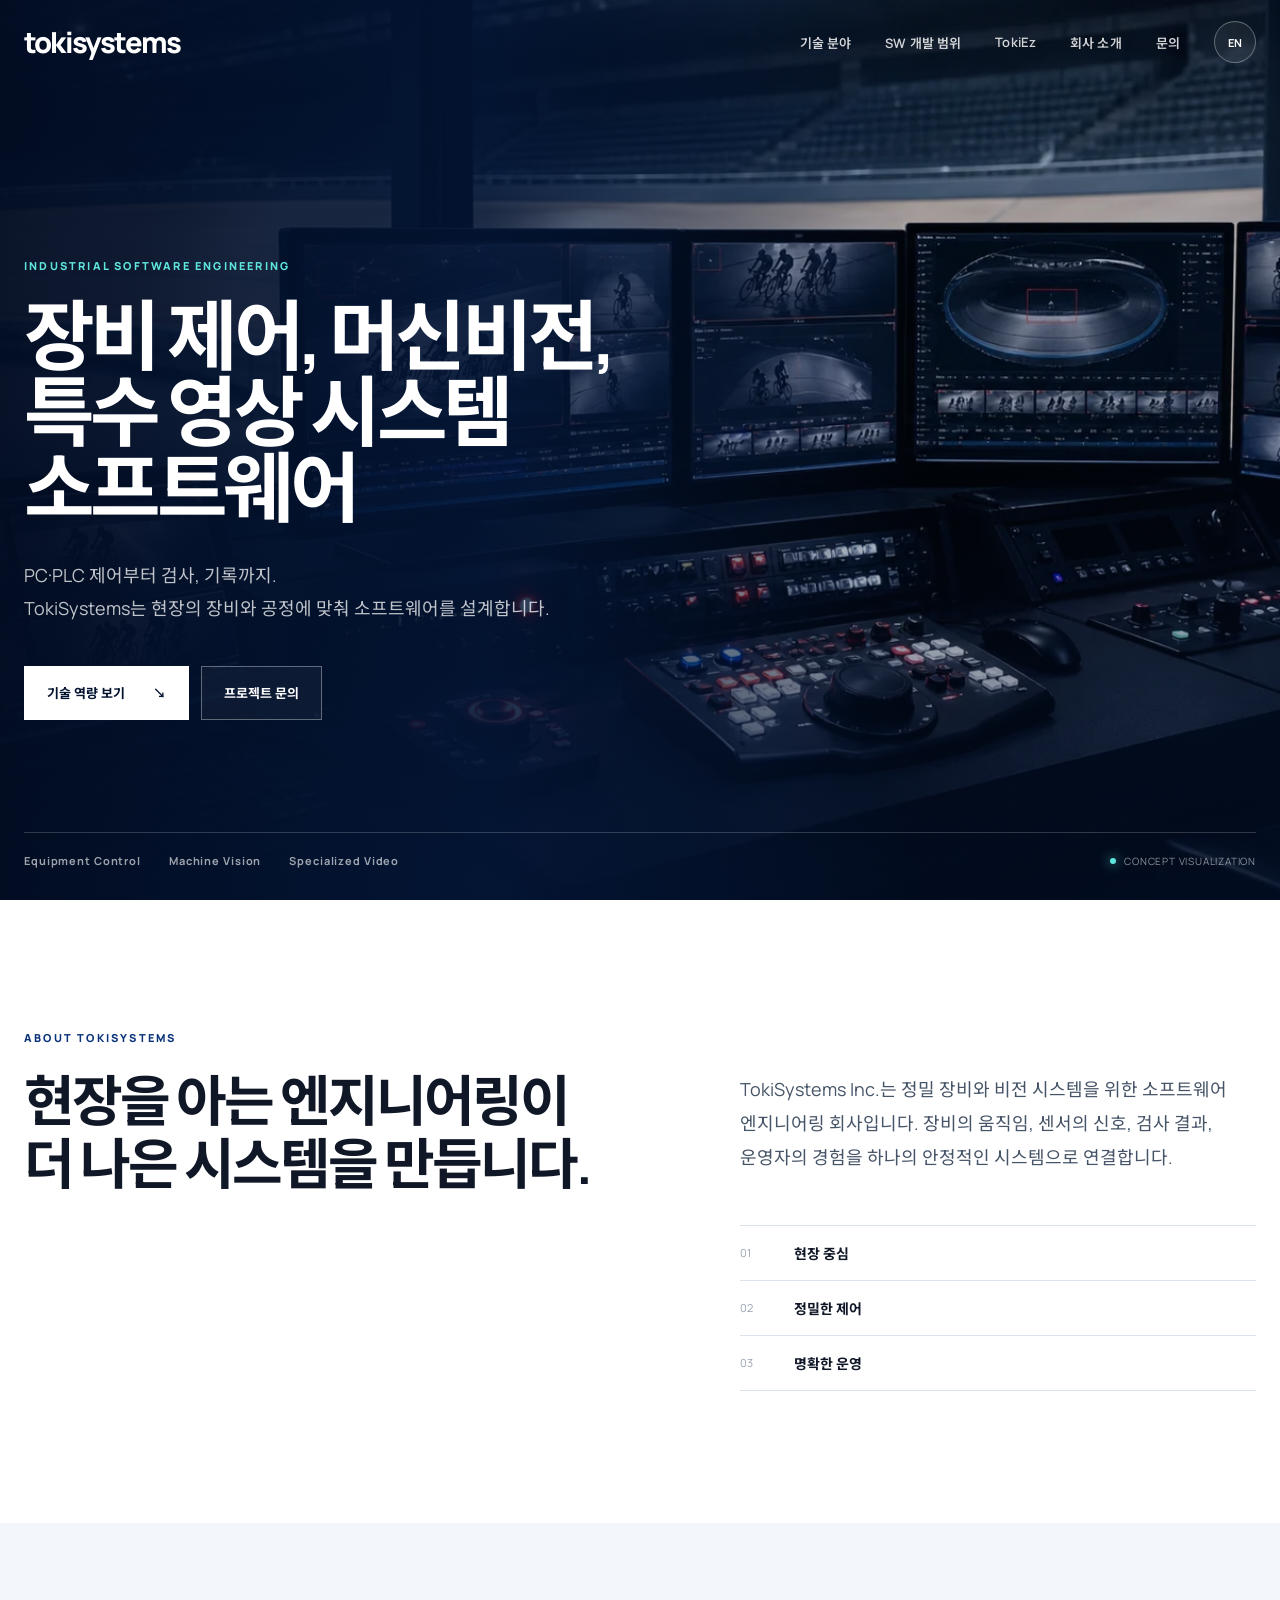
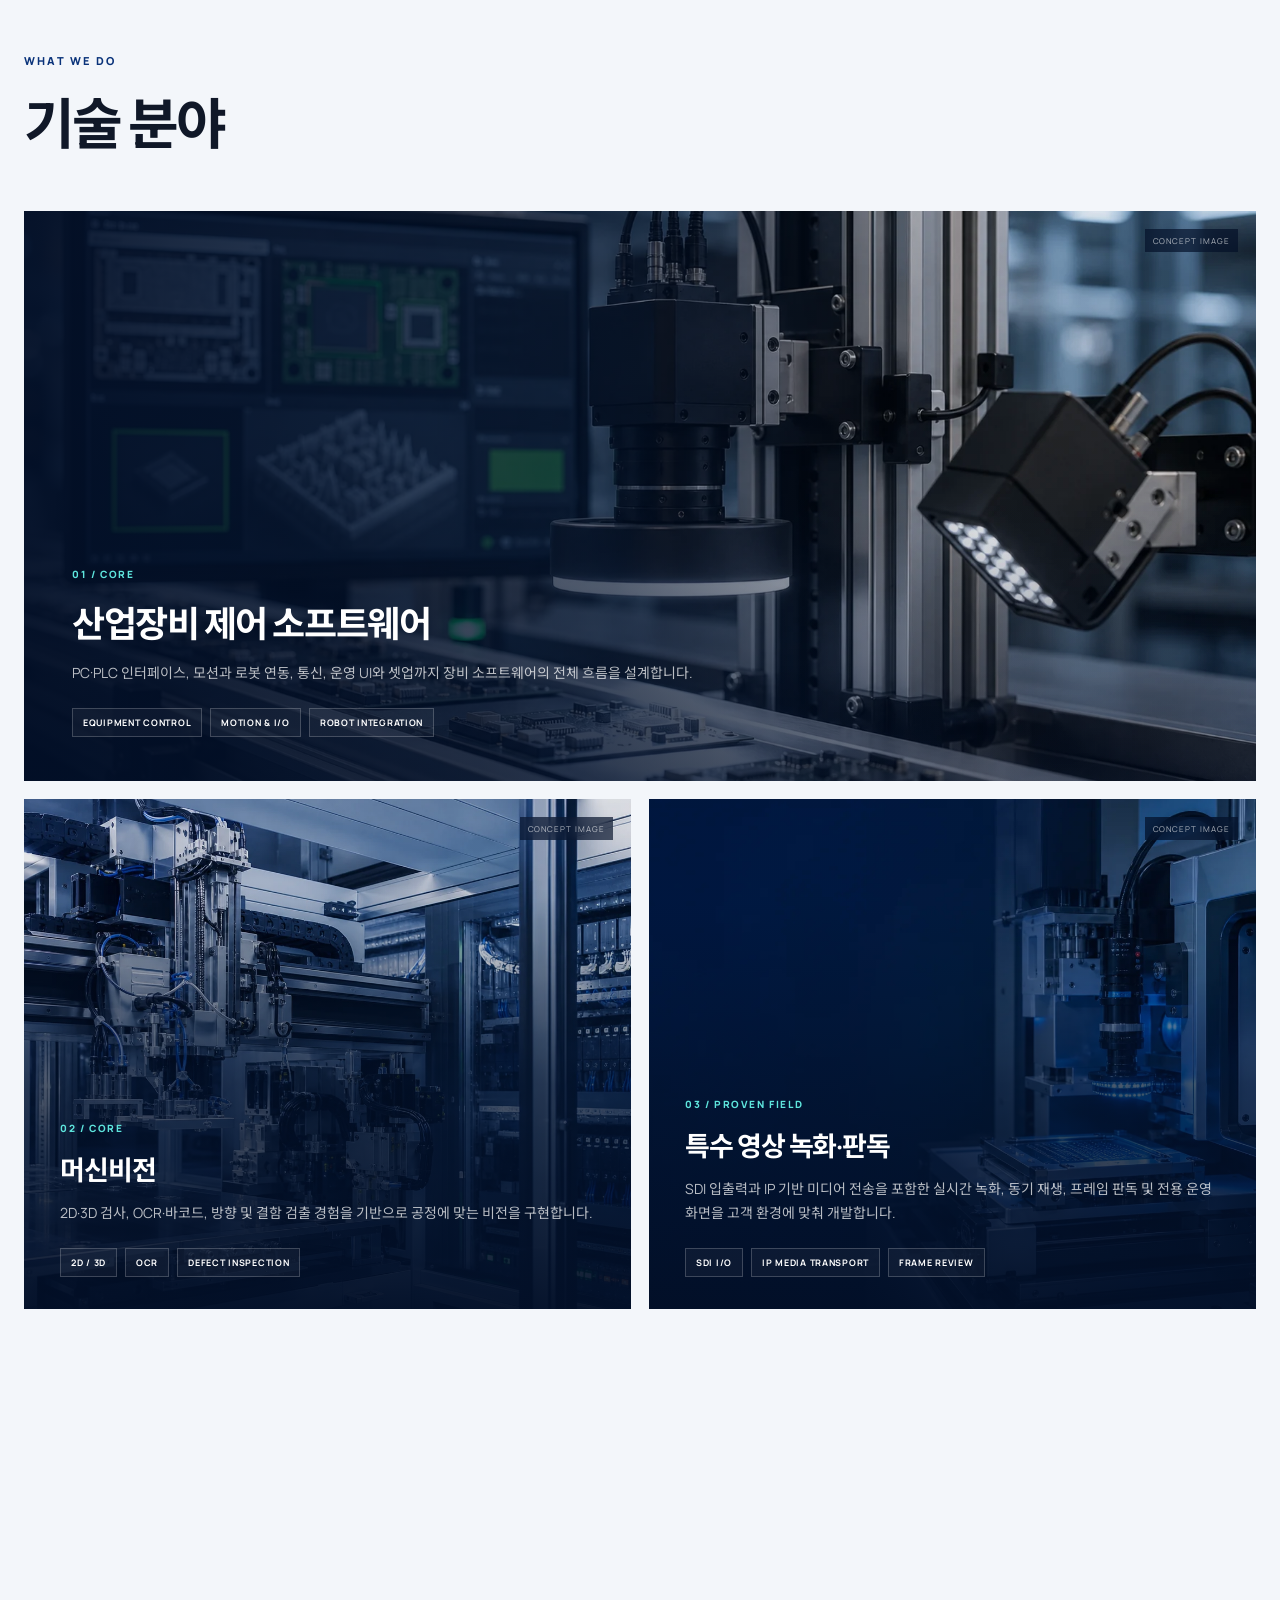
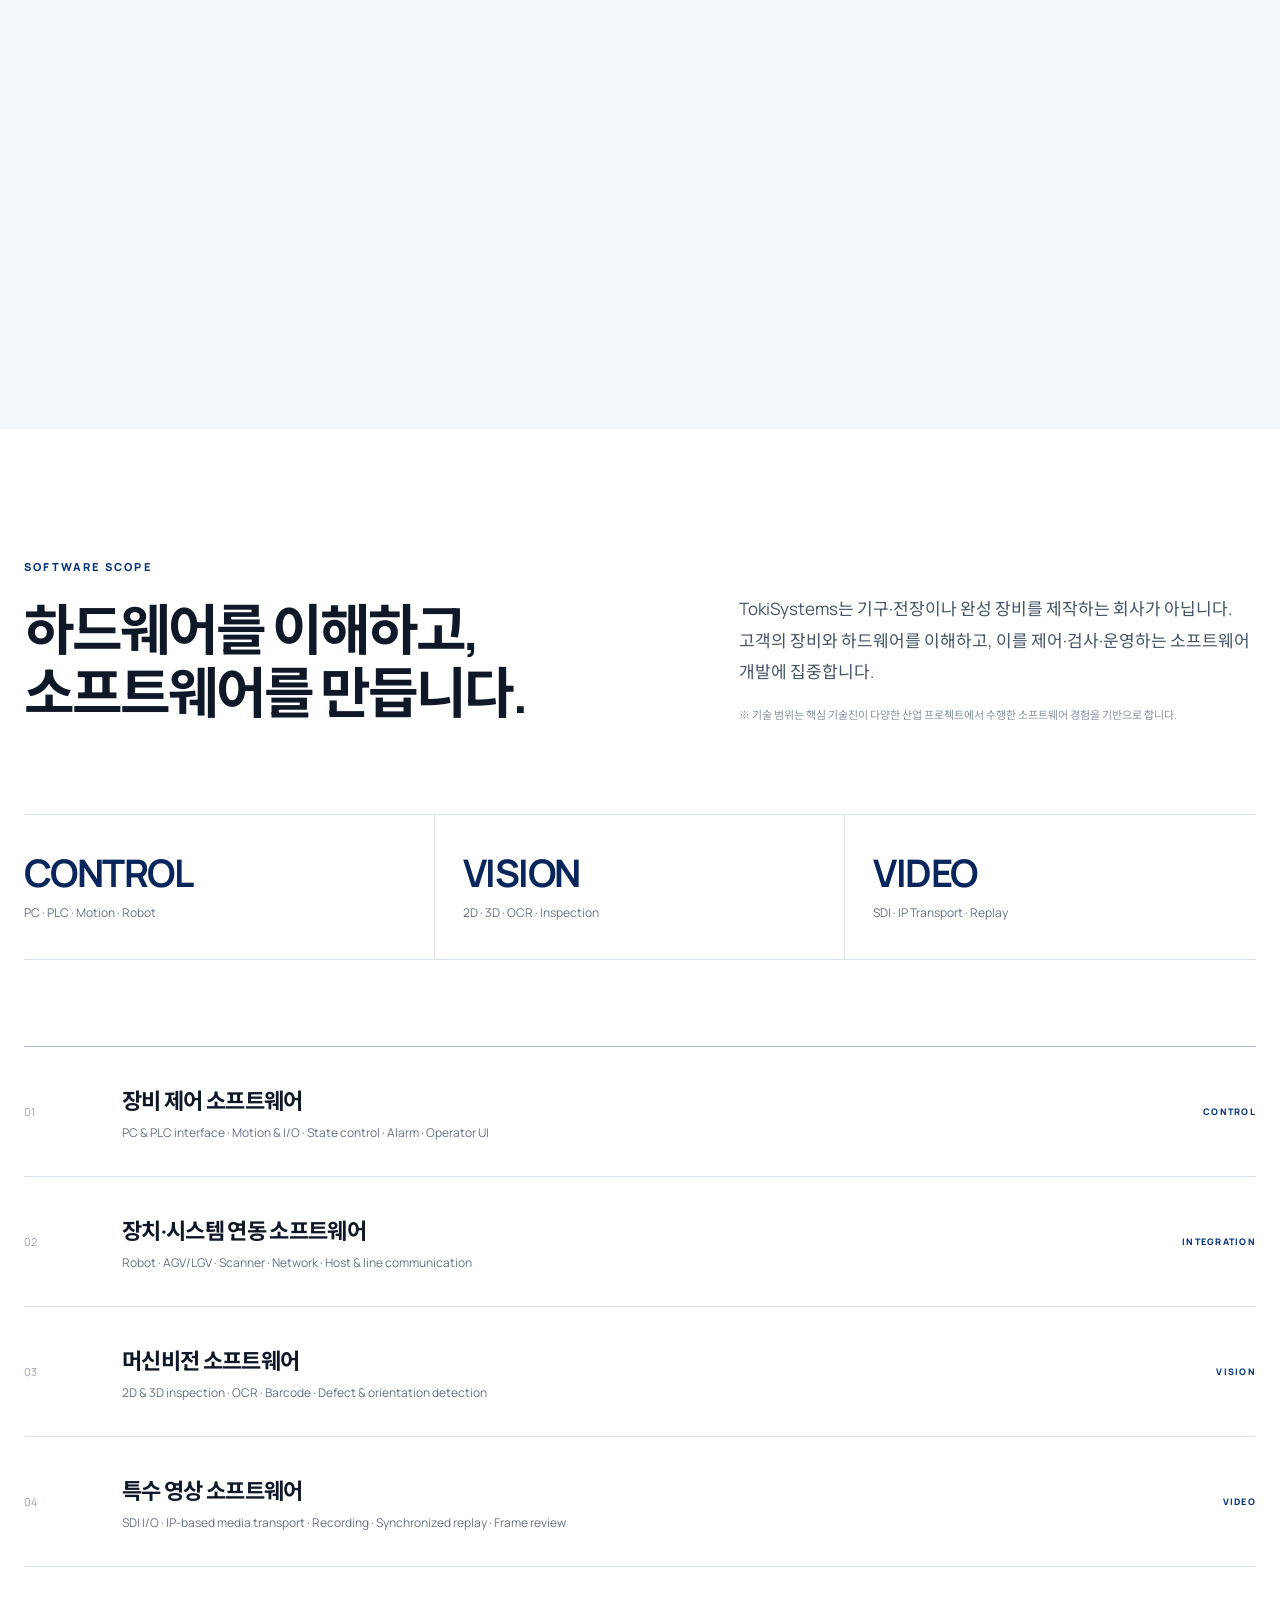
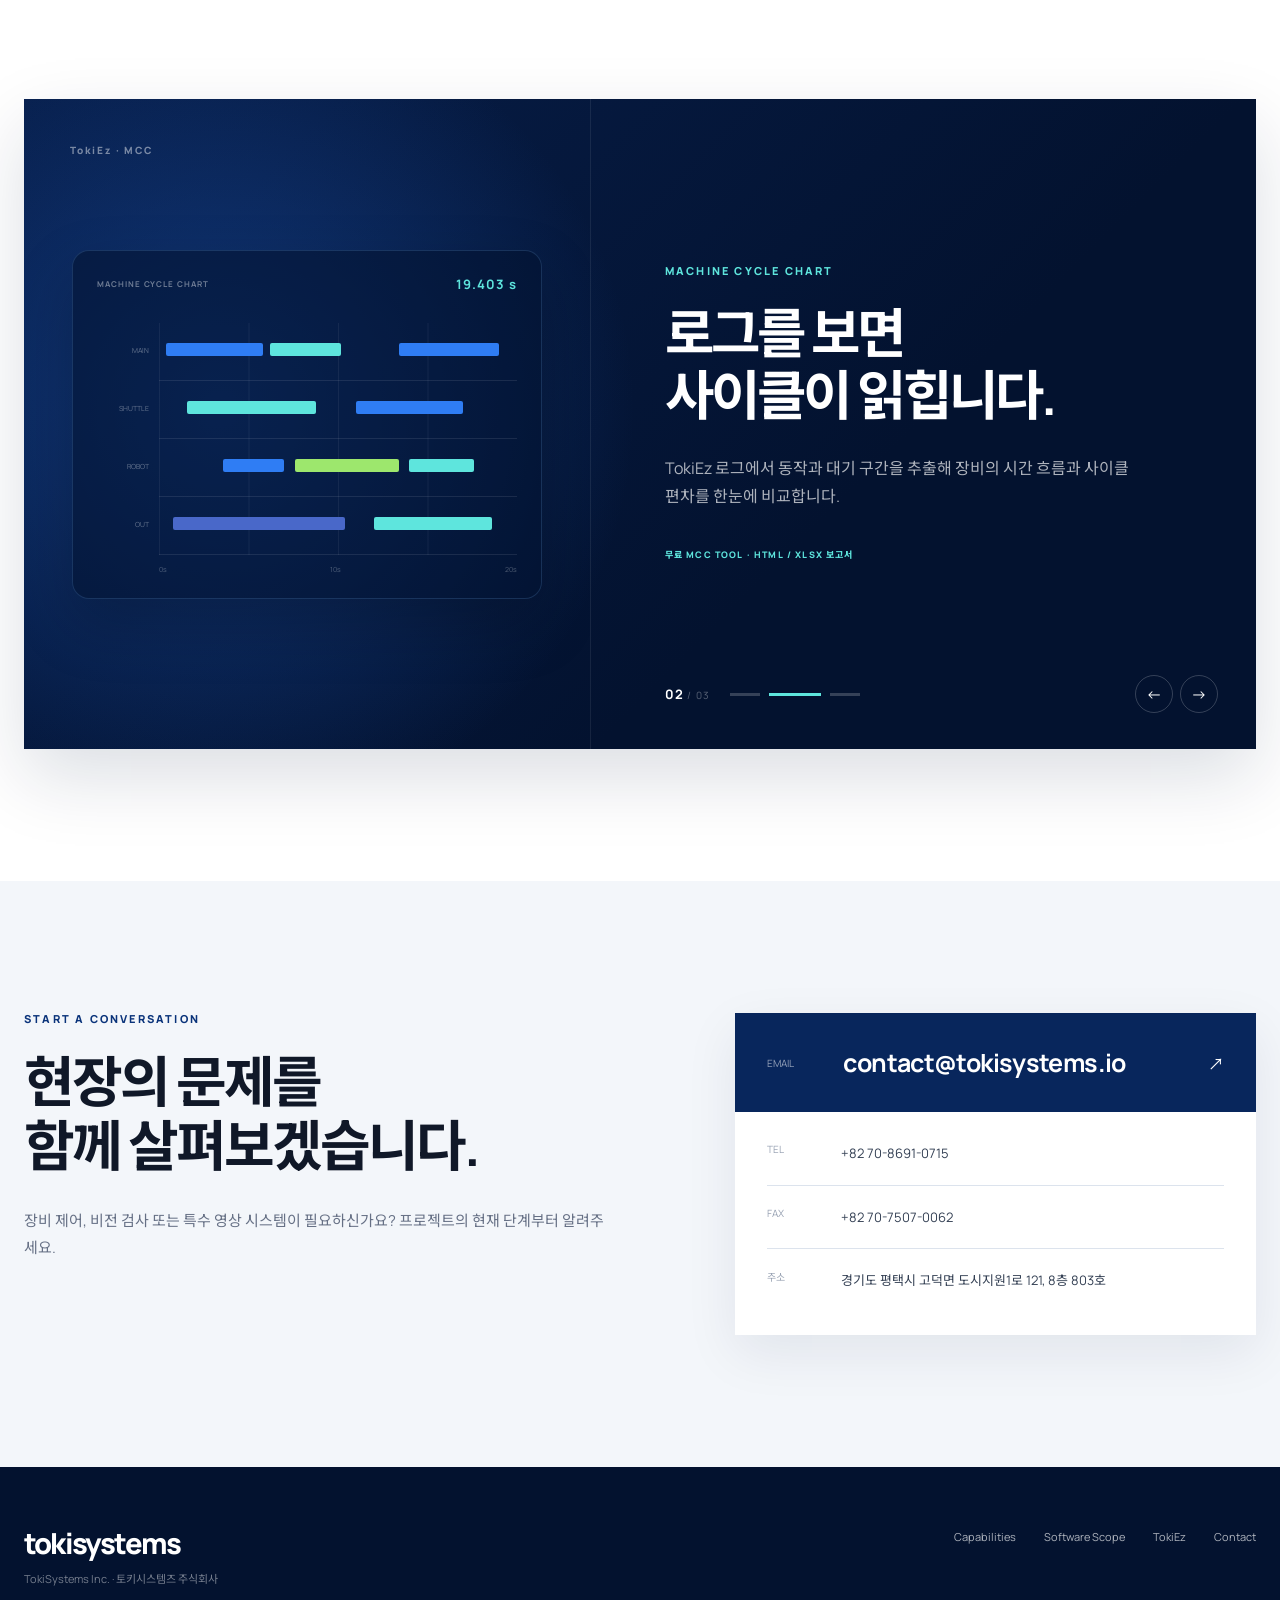
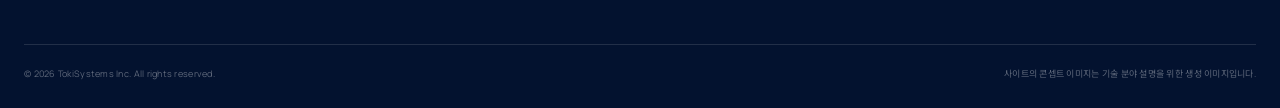
==== index.html @ 34c7f1e0 "Initial TokiSystems corporate website" ====
<!doctype html>
<html lang="ko">
  <head>
    <meta charset="utf-8" />
    <meta name="viewport" content="width=device-width, initial-scale=1" />
    <meta name="theme-color" content="#061b42" />
    <meta
      name="description"
      content="TokiSystems는 산업장비 제어 소프트웨어, 머신비전 소프트웨어와 특수 영상 시스템을 설계합니다."
    />
    <meta property="og:type" content="website" />
    <meta property="og:site_name" content="TokiSystems" />
    <meta property="og:title" content="TokiSystems | Industrial Software Engineering" />
    <meta
      property="og:description"
      content="장비 제어, 머신비전, 특수 영상 시스템 소프트웨어 엔지니어링."
    />
    <meta property="og:url" content="https://tokisystems.io/" />
    <meta property="og:image" content="https://tokisystems.io/assets/images/hero-industrial.webp" />
    <title>TokiSystems | Industrial Software Engineering</title>
    <link rel="canonical" href="https://tokisystems.io/" />
    <link rel="preconnect" href="https://fonts.googleapis.com" />
    <link rel="preconnect" href="https://fonts.gstatic.com" crossorigin />
    <link
      href="https://fonts.googleapis.com/css2?family=Manrope:wght@400;500;600;700;800&family=Noto+Sans+KR:wght@400;500;600;700;800&display=swap"
      rel="stylesheet"
    />
    <link rel="stylesheet" href="styles.css" />
    <script src="script.js" defer></script>
  </head>
  <body data-language="ko">
    <a class="skip-link" href="#main">본문으로 바로가기</a>

    <header class="site-header" data-header>
      <div class="container header-inner">
        <a class="wordmark" href="#top" aria-label="TokiSystems 홈">tokisystems</a>

        <nav class="desktop-nav" aria-label="주요 메뉴">
          <a href="#capabilities"><span class="lang-ko">기술 분야</span><span class="lang-en">Capabilities</span></a>
          <a href="#software-scope"><span class="lang-ko">SW 개발 범위</span><span class="lang-en">Software Scope</span></a>
          <a href="#tokiez">TokiEz</a>
          <a href="#company"><span class="lang-ko">회사 소개</span><span class="lang-en">Company</span></a>
          <a href="#contact"><span class="lang-ko">문의</span><span class="lang-en">Contact</span></a>
        </nav>

        <div class="header-actions">
          <button class="language-toggle" type="button" data-language-toggle aria-label="언어 전환">
            <span data-language-label>EN</span>
          </button>
          <button class="menu-toggle" type="button" data-menu-toggle aria-expanded="false" aria-controls="mobile-menu">
            <span></span><span></span>
            <span class="sr-only">메뉴 열기</span>
          </button>
        </div>
      </div>

      <nav class="mobile-nav" id="mobile-menu" data-mobile-menu aria-label="모바일 메뉴">
        <a href="#capabilities"><span class="lang-ko">기술 분야</span><span class="lang-en">Capabilities</span></a>
        <a href="#software-scope"><span class="lang-ko">SW 개발 범위</span><span class="lang-en">Software Scope</span></a>
        <a href="#tokiez">TokiEz</a>
        <a href="#company"><span class="lang-ko">회사 소개</span><span class="lang-en">Company</span></a>
        <a href="#contact"><span class="lang-ko">문의</span><span class="lang-en">Contact</span></a>
      </nav>
    </header>

    <main id="main">
      <section class="hero" id="top">
        <div class="hero-media" aria-hidden="true"></div>
        <div class="hero-shade" aria-hidden="true"></div>
        <div class="container hero-inner">
          <div class="hero-copy reveal">
            <p class="eyebrow">INDUSTRIAL SOFTWARE ENGINEERING</p>
            <h1>
              <span class="lang-ko">장비 제어, 머신비전,<br />특수 영상 시스템 소프트웨어</span>
              <span class="lang-en">Equipment control, machine vision,<br />and specialized video software.</span>
            </h1>
            <p class="hero-lead lang-ko">
              PC·PLC 제어부터 검사, 기록까지.<br />
              TokiSystems는 현장의 장비와 공정에 맞춰 소프트웨어를 설계합니다.
            </p>
            <p class="hero-lead lang-en">
              From PC/PLC control to inspection and recording,<br />
              TokiSystems engineers software fit to each site's equipment and process.
            </p>
            <div class="hero-actions">
              <a class="button button-primary" href="#capabilities">
                <span class="lang-ko">기술 역량 보기</span><span class="lang-en">Explore capabilities</span>
                <span aria-hidden="true">↘</span>
              </a>
              <a class="button button-ghost" href="#contact">
                <span class="lang-ko">프로젝트 문의</span><span class="lang-en">Discuss a project</span>
              </a>
            </div>
          </div>

          <div class="hero-foot reveal">
            <div class="hero-tags" aria-label="핵심 분야">
              <span>Equipment Control</span>
              <span>Machine Vision</span>
              <span>Specialized Video</span>
            </div>
            <span class="concept-label"><span class="dot"></span> Concept visualization</span>
          </div>
        </div>
      </section>

      <section class="intro section" id="company">
        <div class="container intro-grid">
          <div class="section-heading reveal">
            <p class="eyebrow dark">ABOUT TOKISYSTEMS</p>
            <h2 class="lang-ko">현장을 아는 엔지니어링이<br />더 나은 시스템을 만듭니다.</h2>
            <h2 class="lang-en">Better systems begin with<br />engineering that knows the field.</h2>
          </div>
          <div class="intro-copy reveal">
            <p class="lang-ko">
              TokiSystems Inc.는 정밀 장비와 비전 시스템을 위한 소프트웨어 엔지니어링 회사입니다.
              장비의 움직임, 센서의 신호, 검사 결과, 운영자의 경험을 하나의 안정적인 시스템으로 연결합니다.
            </p>
            <p class="lang-en">
              TokiSystems Inc. is a software engineering company for precision equipment and vision systems.
              We connect machine motion, sensor signals, inspection results, and operator workflows into dependable systems.
            </p>
            <div class="principles">
              <div><span>01</span><strong class="lang-ko">현장 중심</strong><strong class="lang-en">Field-driven</strong></div>
              <div><span>02</span><strong class="lang-ko">정밀한 제어</strong><strong class="lang-en">Precise control</strong></div>
              <div><span>03</span><strong class="lang-ko">명확한 운영</strong><strong class="lang-en">Clear operation</strong></div>
            </div>
          </div>
        </div>
      </section>

      <section class="capabilities section section-soft" id="capabilities">
        <div class="container">
          <div class="section-top reveal">
            <div>
              <p class="eyebrow dark">WHAT WE DO</p>
              <h2><span class="lang-ko">기술 분야</span><span class="lang-en">Capabilities</span></h2>
            </div>
          </div>

          <div class="capability-grid">
            <article class="capability-card capability-card-wide reveal">
              <img src="assets/images/equipment-control.webp" alt="정밀 산업 장비 제어 콘셉트 이미지" />
              <div class="card-gradient"></div>
              <div class="card-content">
                <span class="card-index">01 / CORE</span>
                <h3><span class="lang-ko">산업장비 제어 소프트웨어</span><span class="lang-en">Equipment Control Software</span></h3>
                <p class="lang-ko">PC·PLC 인터페이스, 모션과 로봇 연동, 통신, 운영 UI와 셋업까지 장비 소프트웨어의 전체 흐름을 설계합니다.</p>
                <p class="lang-en">End-to-end control architecture across PC/PLC control, motion, robotics, communications, operator UI, and setup.</p>
                <ul>
                  <li>Equipment Control</li><li>Motion &amp; I/O</li><li>Robot Integration</li>
                </ul>
              </div>
              <span class="image-disclaimer">Concept image</span>
            </article>

            <article class="capability-card reveal">
              <img src="assets/images/machine-vision.webp" alt="전자 부품 머신비전 검사 콘셉트 이미지" />
              <div class="card-gradient"></div>
              <div class="card-content">
                <span class="card-index">02 / CORE</span>
                <h3><span class="lang-ko">머신비전</span><span class="lang-en">Machine Vision</span></h3>
                <p class="lang-ko">2D·3D 검사, OCR·바코드, 방향 및 결함 검출 경험을 기반으로 공정에 맞는 비전을 구현합니다.</p>
                <p class="lang-en">Application-specific vision for 2D/3D inspection, OCR, barcode, orientation, and defect detection.</p>
                <ul><li>2D / 3D</li><li>OCR</li><li>Defect Inspection</li></ul>
              </div>
              <span class="image-disclaimer">Concept image</span>
            </article>

            <article class="capability-card reveal">
              <img src="assets/images/special-video.webp" alt="다채널 녹화 및 판독 시스템 콘셉트 이미지" />
              <div class="card-gradient"></div>
              <div class="card-content">
                <span class="card-index">03 / PROVEN FIELD</span>
                <h3><span class="lang-ko">특수 영상 녹화·판독</span><span class="lang-en">Specialized Video Systems</span></h3>
                <p class="lang-ko">SDI 입출력과 IP 기반 미디어 전송을 포함한 실시간 녹화, 동기 재생, 프레임 판독 및 전용 운영 화면을 고객 환경에 맞춰 개발합니다.</p>
                <p class="lang-en">Custom real-time recording, synchronized replay, frame review, and operator workflows across SDI I/O and IP-based media transport.</p>
                <ul><li>SDI I/O</li><li>IP Media Transport</li><li>Frame Review</li></ul>
              </div>
              <span class="image-disclaimer">Concept image</span>
            </article>

            <article class="capability-card capability-card-wide rnd-card reveal">
              <img src="assets/images/smart-farm-rnd.webp" alt="스마트팜 자동화 연구 콘셉트 이미지" />
              <div class="card-gradient"></div>
              <div class="card-content">
                <span class="card-index">04 / R&amp;D CHALLENGE</span>
                <h3><span class="lang-ko">스마트팜 자동화 연구</span><span class="lang-en">Smart Farm R&amp;D</span></h3>
                <p class="lang-ko">장비 제어와 머신비전 경험을 농업 환경의 센싱·모니터링·자동화에 적용하는 신규 연구 영역입니다.</p>
                <p class="lang-en">An emerging research area applying our control and vision background to agricultural sensing, monitoring, and automation.</p>
                <ul><li>Sensing</li><li>Vision</li><li>Automation Research</li></ul>
              </div>
              <span class="image-disclaimer">R&amp;D concept image</span>
            </article>
          </div>
        </div>
      </section>

      <section class="experience section" id="software-scope">
        <div class="container">
          <div class="experience-head reveal">
            <div>
              <p class="eyebrow dark">SOFTWARE SCOPE</p>
              <h2 class="lang-ko">하드웨어를 이해하고,<br />소프트웨어를 만듭니다.</h2>
              <h2 class="lang-en">We understand the hardware.<br />Our focus is software.</h2>
            </div>
            <div>
              <p class="lang-ko">
                TokiSystems는 기구·전장이나 완성 장비를 제작하는 회사가 아닙니다. 고객의 장비와 하드웨어를 이해하고, 이를 제어·검사·운영하는 소프트웨어 개발에 집중합니다.
              </p>
              <p class="lang-en">
                TokiSystems does not manufacture mechanical or electrical equipment. We focus on the software layer that controls, inspects, integrates, and operates each customer system.
              </p>
              <p class="experience-caption lang-ko">※ 기술 범위는 핵심 기술진이 다양한 산업 프로젝트에서 수행한 소프트웨어 경험을 기반으로 합니다.</p>
              <p class="experience-caption lang-en">※ This scope is grounded in software work delivered by core technical staff across industrial projects.</p>
            </div>
          </div>

          <div class="stats reveal" aria-label="소프트웨어 개발 영역">
            <div><strong>CONTROL</strong><span>PC · PLC · Motion · Robot</span></div>
            <div><strong>VISION</strong><span>2D · 3D · OCR · Inspection</span></div>
            <div><strong>VIDEO</strong><span>SDI · IP Transport · Replay</span></div>
          </div>

          <div class="experience-list">
            <article class="experience-row reveal">
              <span class="experience-no">01</span>
              <div><h3 class="lang-ko">장비 제어 소프트웨어</h3><h3 class="lang-en">Equipment Control Software</h3><p>PC &amp; PLC interface · Motion &amp; I/O · State control · Alarm · Operator UI</p></div>
              <span class="experience-type">CONTROL</span>
            </article>
            <article class="experience-row reveal">
              <span class="experience-no">02</span>
              <div><h3 class="lang-ko">장치·시스템 연동 소프트웨어</h3><h3 class="lang-en">Device &amp; System Integration</h3><p>Robot · AGV/LGV · Scanner · Network · Host &amp; line communication</p></div>
              <span class="experience-type">INTEGRATION</span>
            </article>
            <article class="experience-row reveal">
              <span class="experience-no">03</span>
              <div><h3 class="lang-ko">머신비전 소프트웨어</h3><h3 class="lang-en">Machine Vision Software</h3><p>2D &amp; 3D inspection · OCR · Barcode · Defect &amp; orientation detection</p></div>
              <span class="experience-type">VISION</span>
            </article>
            <article class="experience-row reveal">
              <span class="experience-no">04</span>
              <div><h3 class="lang-ko">특수 영상 소프트웨어</h3><h3 class="lang-en">Specialized Video Software</h3><p>SDI I/O · IP-based media transport · Recording · Synchronized replay · Frame review</p></div>
              <span class="experience-type">VIDEO</span>
            </article>
          </div>
        </div>
      </section>

      <section class="tokiez section" id="tokiez">
        <div class="container">
          <div class="tokiez-panel reveal" data-tokiez-carousel tabindex="0" aria-roledescription="carousel" aria-label="TokiEz 핵심 기능">
            <div class="tokiez-viewport">
              <div class="tokiez-track" data-tokiez-track>
                <article class="tokiez-slide is-active" data-tokiez-slide aria-label="1 of 3: Automatic Flowchart">
                  <div class="tokiez-visual flowchart-visual" aria-hidden="true">
                    <span class="tokiez-mark">TokiEz · FLOW</span>
                    <div class="flow-preview">
                      <span class="flow-node flow-start">START</span><i class="flow-link link-a"></i>
                      <span class="flow-node flow-process active">01 <b>Move Shuttle</b></span><i class="flow-link link-b"></i>
                      <span class="flow-node flow-decision">02 <b>Position OK?</b></span><i class="flow-link link-c"></i>
                      <span class="flow-node flow-end">03 <b>Process</b></span>
                      <span class="flow-live"><i></i> LIVE</span>
                    </div>
                  </div>
                  <div class="tokiez-copy">
                    <p class="eyebrow">AUTOMATIC FLOWCHART</p>
                    <h2 class="lang-ko">시퀀스를 작성하면<br />흐름이 보입니다.</h2>
                    <h2 class="lang-en">Write the sequence.<br />See the flow.</h2>
                    <p class="lang-ko">정의한 스텝과 분기를 플로우차트로 자동 생성하고, 실행 중인 현재 스텝을 실시간으로 표시합니다.</p>
                    <p class="lang-en">Generate a flowchart directly from sequence steps and branches, with the current step highlighted during operation.</p>
                    <span class="tokiez-meta">PNG · SVG · PDF · MERMAID</span>
                  </div>
                </article>

                <article class="tokiez-slide" data-tokiez-slide aria-label="2 of 3: Machine Cycle Chart" aria-hidden="true">
                  <div class="tokiez-visual mcc-visual" aria-hidden="true">
                    <span class="tokiez-mark">TokiEz · MCC</span>
                    <div class="mcc-preview">
                      <div class="mcc-head"><b>MACHINE CYCLE CHART</b><span>19.403 s</span></div>
                      <div class="mcc-row"><em>MAIN</em><i class="bar b1"></i><i class="bar b2"></i><i class="bar b3"></i></div>
                      <div class="mcc-row"><em>SHUTTLE</em><i class="bar b4"></i><i class="bar b5"></i></div>
                      <div class="mcc-row"><em>ROBOT</em><i class="bar b6"></i><i class="bar b7"></i><i class="bar b8"></i></div>
                      <div class="mcc-row"><em>OUT</em><i class="bar b9"></i><i class="bar b10"></i></div>
                      <div class="mcc-axis"><span>0s</span><span>10s</span><span>20s</span></div>
                    </div>
                  </div>
                  <div class="tokiez-copy">
                    <p class="eyebrow">MACHINE CYCLE CHART</p>
                    <h2 class="lang-ko">로그를 보면<br />사이클이 읽힙니다.</h2>
                    <h2 class="lang-en">Turn logs into<br />a readable cycle.</h2>
                    <p class="lang-ko">TokiEz 로그에서 동작과 대기 구간을 추출해 장비의 시간 흐름과 사이클 편차를 한눈에 비교합니다.</p>
                    <p class="lang-en">Extract active and waiting segments from TokiEz logs to compare machine timing and cycle variation at a glance.</p>
                    <span class="tokiez-meta lang-ko">무료 MCC TOOL · HTML / XLSX 보고서</span><span class="tokiez-meta lang-en">FREE MCC TOOL · HTML / XLSX REPORTS</span>
                  </div>
                </article>

                <article class="tokiez-slide" data-tokiez-slide aria-label="3 of 3: Equipment Software Framework" aria-hidden="true">
                  <div class="tokiez-visual framework-visual" aria-hidden="true">
                    <span class="tokiez-mark">TokiEz · FRAMEWORK</span>
                    <div class="framework-preview">
                      <div class="framework-user"><span>CUSTOM</span><b>Device</b><b>Part</b><b>UI</b></div>
                      <i class="framework-arrow"></i>
                      <div class="framework-core"><span>TOKIEZ CORE</span><b>DEVICE</b><b>PART</b><b>SEQUENCE</b><b>EQUIPMENT UI</b></div>
                      <div class="simulation-badge"><i></i> VIRTUAL DEVICE READY</div>
                    </div>
                  </div>
                  <div class="tokiez-copy">
                    <p class="eyebrow">EXTENSIBLE FRAMEWORK</p>
                    <h2 class="lang-ko">장비 소프트웨어 경험을<br />하나의 프레임워크로.</h2>
                    <h2 class="lang-en">Equipment software experience,<br />shaped into one framework.</h2>
                    <p class="lang-ko">Device, Part, Sequence와 운영 UI를 일관된 구조로 연결하고, 가상 장치로 실제 하드웨어 전부터 개발을 시작합니다.</p>
                    <p class="lang-en">Connect Device, Part, Sequence, and operator UI in one structure, and start development early with virtual devices.</p>
                    <span class="tokiez-meta">DEVICE · PART · SEQUENCE · UI</span>
                  </div>
                </article>
              </div>
            </div>

            <div class="tokiez-controls">
              <span class="tokiez-counter"><b data-tokiez-current>01</b> / 03</span>
              <div class="tokiez-dots" role="tablist" aria-label="TokiEz 핵심 기능 선택">
                <button type="button" class="tokiez-dot is-active" data-tokiez-dot role="tab" aria-selected="true" aria-label="자동 플로우차트"></button>
                <button type="button" class="tokiez-dot" data-tokiez-dot role="tab" aria-selected="false" aria-label="Machine Cycle Chart"></button>
                <button type="button" class="tokiez-dot" data-tokiez-dot role="tab" aria-selected="false" aria-label="확장형 프레임워크"></button>
              </div>
              <div class="tokiez-arrows"><button type="button" data-tokiez-prev aria-label="이전 슬라이드">←</button><button type="button" data-tokiez-next aria-label="다음 슬라이드">→</button></div>
            </div>
          </div>
        </div>
      </section>
      <section class="contact section" id="contact">
        <div class="container contact-grid">
          <div class="contact-heading reveal">
            <p class="eyebrow dark">START A CONVERSATION</p>
            <h2 class="lang-ko">현장의 문제를<br />함께 살펴보겠습니다.</h2>
            <h2 class="lang-en">Let's examine your<br />engineering challenge.</h2>
            <p class="lang-ko">장비 제어, 비전 검사 또는 특수 영상 시스템이 필요하신가요? 프로젝트의 현재 단계부터 알려주세요.</p>
            <p class="lang-en">Need equipment control, vision inspection, or a specialized video system? Tell us where your project stands.</p>
          </div>
          <div class="contact-card reveal">
            <a class="contact-primary" href="mailto:contact@tokisystems.io">
              <span>Email</span><strong>contact@tokisystems.io</strong><span aria-hidden="true">↗</span>
            </a>
            <dl>
              <div><dt>Tel</dt><dd><a href="tel:+827086910715">+82 70-8691-0715</a></dd></div>
              <div><dt>Fax</dt><dd>+82 70-7507-0062</dd></div>
              <div><dt><span class="lang-ko">주소</span><span class="lang-en">Address</span></dt><dd><span class="lang-ko">경기도 평택시 고덕면 도시지원1로 121, 8층 803호</span><span class="lang-en">8F 803, 121 Dosijiwon 1-ro, Godeok-myeon, Pyeongtaek-si, Gyeonggi-do, Republic of Korea</span></dd></div>
            </dl>
          </div>
        </div>
      </section>
    </main>

    <footer class="site-footer">
      <div class="container footer-main">
        <div>
          <a class="wordmark footer-wordmark" href="#top">tokisystems</a>
          <p>TokiSystems Inc. · 토키시스템즈 주식회사</p>
        </div>
        <div class="footer-links">
          <a href="#capabilities">Capabilities</a><a href="#software-scope">Software Scope</a><a href="#tokiez">TokiEz</a><a href="#contact">Contact</a>
        </div>
      </div>
      <div class="container footer-bottom">
        <span>© <span data-year></span> TokiSystems Inc. All rights reserved.</span>
        <span class="lang-ko">사이트의 콘셉트 이미지는 기술 분야 설명을 위한 생성 이미지입니다.</span>
        <span class="lang-en">Concept images on this site are generated to illustrate technical fields.</span>
      </div>
    </footer>
  </body>
</html>
---- styles.css ----
:root {
  --navy-950: #03122f;
  --navy-900: #061b42;
  --navy-800: #08265c;
  --navy-700: #0a337a;
  --blue-500: #2f7df4;
  --cyan-400: #5ee5dd;
  --ink: #101828;
  --muted: #667085;
  --line: #dce3ed;
  --soft: #f3f6fa;
  --white: #ffffff;
  --container: 1240px;
  --shadow: 0 28px 70px rgba(4, 25, 61, 0.14);
}

* { box-sizing: border-box; }
html { scroll-behavior: smooth; }
body {
  margin: 0;
  color: var(--ink);
  background: var(--white);
  font-family: "Manrope", "Noto Sans KR", sans-serif;
  -webkit-font-smoothing: antialiased;
}
body[data-language="ko"] .lang-en,
body[data-language="en"] .lang-ko { display: none !important; }
a { color: inherit; text-decoration: none; }
img { display: block; max-width: 100%; }
button { font: inherit; }
.container { width: min(calc(100% - 48px), var(--container)); margin: 0 auto; }
.section { padding: 132px 0; }
.section-soft { background: var(--soft); }
.sr-only {
  position: absolute; width: 1px; height: 1px; padding: 0; margin: -1px;
  overflow: hidden; clip: rect(0, 0, 0, 0); white-space: nowrap; border: 0;
}
.skip-link {
  position: fixed; z-index: 1000; left: 16px; top: 16px; padding: 10px 16px;
  background: white; color: var(--navy-900); transform: translateY(-200%);
}
.skip-link:focus { transform: translateY(0); }

.site-header {
  position: fixed; z-index: 100; inset: 0 0 auto; color: white;
  transition: background .25s ease, box-shadow .25s ease;
}
.site-header.scrolled { background: rgba(3, 18, 47, .94); box-shadow: 0 8px 30px rgba(0,0,0,.12); backdrop-filter: blur(16px); }
.header-inner { height: 84px; display: flex; align-items: center; justify-content: space-between; }
.wordmark { font-size: 29px; font-weight: 800; letter-spacing: -1.8px; line-height: 1; }
.desktop-nav { display: flex; gap: 34px; align-items: center; margin-left: auto; margin-right: 34px; }
.desktop-nav a { font-size: 13px; font-weight: 600; letter-spacing: .01em; opacity: .82; transition: opacity .2s; }
.desktop-nav a:hover { opacity: 1; }
.header-actions { display: flex; align-items: center; gap: 12px; }
.language-toggle {
  width: 42px; height: 42px; border: 1px solid rgba(255,255,255,.32); border-radius: 50%;
  color: white; background: rgba(255,255,255,.06); cursor: pointer; font-size: 11px; font-weight: 700;
}
.menu-toggle { display: none; width: 42px; height: 42px; background: transparent; border: 0; padding: 11px; cursor: pointer; }
.menu-toggle > span:not(.sr-only) { display: block; width: 20px; height: 1px; margin: 5px 0; background: white; transition: transform .2s; }
.mobile-nav { display: none; }

.hero { position: relative; min-height: 850px; height: 100svh; color: white; overflow: hidden; background: var(--navy-950); }
.hero-media { position: absolute; inset: 0; background: url("assets/images/hero-industrial.webp") center / cover no-repeat; transform: scale(1.02); }
.hero-shade { position: absolute; inset: 0; background: linear-gradient(90deg, rgba(2,13,35,.96) 0%, rgba(3,22,55,.85) 38%, rgba(3,22,55,.15) 72%, rgba(3,22,55,.22) 100%), linear-gradient(0deg, rgba(2,13,35,.7), transparent 45%); }
.hero-inner { position: relative; height: 100%; display: flex; flex-direction: column; justify-content: center; padding-top: 80px; }
.hero-copy { max-width: 820px; }
.eyebrow { margin: 0 0 26px; font-size: 11px; line-height: 1; font-weight: 800; letter-spacing: .2em; color: var(--cyan-400); }
.eyebrow.dark { color: var(--navy-700); }
.hero h1 { margin: 0; font-size: clamp(56px, 6vw, 92px); line-height: .99; letter-spacing: -.06em; font-weight: 700; word-break: keep-all; }
.hero-lead { margin: 34px 0 0; font-size: 18px; line-height: 1.8; color: rgba(255,255,255,.75); }
.hero-actions { display: flex; gap: 12px; margin-top: 42px; }
.button { min-height: 54px; display: inline-flex; align-items: center; justify-content: center; gap: 28px; padding: 0 22px; border: 1px solid transparent; font-size: 13px; font-weight: 700; }
.button-primary { color: var(--navy-950); background: white; }
.button-primary:hover { background: var(--cyan-400); }
.button-ghost { border-color: rgba(255,255,255,.35); background: rgba(255,255,255,.04); }
.button-ghost:hover { background: rgba(255,255,255,.12); }
.hero-foot { position: absolute; left: 0; right: 0; bottom: 32px; display: flex; align-items: center; justify-content: space-between; border-top: 1px solid rgba(255,255,255,.18); padding-top: 20px; }
.hero-tags { display: flex; gap: 28px; font-size: 11px; font-weight: 700; letter-spacing: .08em; color: rgba(255,255,255,.62); }
.concept-label { display: flex; align-items: center; gap: 8px; font-size: 10px; letter-spacing: .08em; color: rgba(255,255,255,.55); text-transform: uppercase; }
.dot, .status-light { width: 6px; height: 6px; border-radius: 50%; background: var(--cyan-400); box-shadow: 0 0 12px var(--cyan-400); }

.intro-grid { display: grid; grid-template-columns: 1.08fr .92fr; gap: 110px; align-items: start; }
.section-heading h2, .section-top h2, .experience h2, .contact h2, .tokiez h2 { margin: 0; font-size: clamp(42px, 4.3vw, 66px); line-height: 1.15; letter-spacing: -.055em; word-break: keep-all; }
.intro-copy > p { margin: 40px 0 50px; font-size: 18px; line-height: 1.9; color: #465467; word-break: keep-all; }
.principles { border-top: 1px solid var(--line); }
.principles div { display: grid; grid-template-columns: 54px 1fr; align-items: center; border-bottom: 1px solid var(--line); padding: 17px 0; }
.principles span { color: #98a2b3; font-size: 11px; }
.principles strong { font-size: 14px; }

.section-top { display: flex; align-items: end; justify-content: space-between; margin-bottom: 56px; }
.section-note { margin: 0 0 7px; color: var(--muted); font-size: 14px; }
.capability-grid { display: grid; grid-template-columns: 1fr 1fr; gap: 18px; }
.capability-card { position: relative; min-height: 510px; overflow: hidden; color: white; background: var(--navy-900); }
.capability-card-wide { grid-column: 1 / -1; min-height: 570px; }
.capability-card img { position: absolute; width: 100%; height: 100%; object-fit: cover; transition: transform .7s cubic-bezier(.2,.7,.2,1); }
.capability-card:hover img { transform: scale(1.035); }
.card-gradient { position: absolute; inset: 0; background: linear-gradient(0deg, rgba(2,15,39,.96) 0%, rgba(2,18,45,.7) 44%, rgba(2,18,45,.1) 80%); }
.capability-card-wide .card-gradient { background: linear-gradient(90deg, rgba(2,15,39,.94), rgba(2,18,45,.62) 48%, rgba(2,18,45,.08) 78%), linear-gradient(0deg, rgba(2,15,39,.55), transparent 50%); }
.card-content { position: absolute; z-index: 2; left: 36px; right: 36px; bottom: 32px; }
.capability-card-wide .card-content { max-width: 690px; left: 48px; bottom: 44px; }
.card-index { display: block; margin-bottom: 14px; color: var(--cyan-400); font-size: 10px; font-weight: 800; letter-spacing: .16em; }
.card-content h3 { margin: 0 0 13px; font-size: 27px; letter-spacing: -.04em; }
.capability-card-wide .card-content h3 { font-size: 36px; }
.card-content p { max-width: 640px; margin: 0; color: rgba(255,255,255,.72); font-size: 14px; line-height: 1.75; word-break: keep-all; }
.card-content ul { display: flex; flex-wrap: wrap; gap: 8px; margin: 22px 0 0; padding: 0; list-style: none; }
.card-content li { padding: 7px 10px; border: 1px solid rgba(255,255,255,.2); background: rgba(255,255,255,.04); font-size: 9px; font-weight: 700; letter-spacing: .08em; text-transform: uppercase; }
.image-disclaimer { position: absolute; z-index: 3; top: 18px; right: 18px; padding: 6px 8px; background: rgba(2,15,39,.66); color: rgba(255,255,255,.66); font-size: 8px; letter-spacing: .12em; text-transform: uppercase; backdrop-filter: blur(8px); }
.rnd-card .card-index { color: #9bf4b0; }

.experience { overflow: hidden; }
.experience-head { display: grid; grid-template-columns: 1fr .9fr; gap: 140px; align-items: end; }
.experience-head > div:last-child > p:first-child { margin: 0; color: #465467; font-size: 17px; line-height: 1.85; word-break: keep-all; }
.experience-caption { margin: 18px 0 0; color: #8993a2; font-size: 11px; line-height: 1.7; }
.stats { display: grid; grid-template-columns: repeat(3, 1fr); margin: 90px 0 86px; border-top: 1px solid var(--line); border-bottom: 1px solid var(--line); }
.stats > div { padding: 38px 28px; border-right: 1px solid var(--line); }
.stats > div:first-child { padding-left: 0; }
.stats > div:last-child { border-right: 0; }
.stats strong { display: block; color: var(--navy-800); font-size: 38px; line-height: 1; letter-spacing: -.04em; }
.stats span { display: block; margin-top: 13px; color: var(--muted); font-size: 12px; }
.experience-list { border-top: 1px solid #aeb8c6; }
.experience-row { display: grid; grid-template-columns: 70px 1fr auto; gap: 28px; align-items: center; min-height: 130px; border-bottom: 1px solid var(--line); }
.experience-no { color: #98a2b3; font-size: 11px; }
.experience-row h3 { margin: 0 0 8px; font-size: 22px; letter-spacing: -.03em; }
.experience-row p { margin: 0; color: var(--muted); font-size: 12px; }
.experience-type { color: var(--navy-700); font-size: 9px; font-weight: 800; letter-spacing: .14em; }

.tokiez { padding-top: 0; }
.tokiez-panel { position: relative; min-height: 650px; overflow: hidden; color: white; background: #03122f; box-shadow: var(--shadow); isolation: isolate; }
.tokiez-panel::before { content: ""; position: absolute; z-index: -1; inset: 0; background: radial-gradient(circle at 16% 48%, rgba(31,91,190,.48), transparent 38%), linear-gradient(135deg,#071e4a,#03122f 65%); }
.tokiez-viewport { width: 100%; overflow: hidden; }
.tokiez-track { display: flex; transition: transform .72s cubic-bezier(.65,0,.35,1); will-change: transform; }
.tokiez-slide { flex: 0 0 100%; min-width: 0; min-height: 650px; display: grid; grid-template-columns: .92fr 1.08fr; align-items: stretch; }
.tokiez-visual { position: relative; min-height: 650px; display: grid; place-items: center; overflow: hidden; border-right: 1px solid rgba(255,255,255,.08); }
.tokiez-mark { position: absolute; top: 44px; left: 46px; z-index: 2; color: rgba(255,255,255,.46); font-size: 10px; font-weight: 800; letter-spacing: .18em; }
.tokiez-copy { align-self: center; max-width: 650px; padding: 90px 74px 110px; }
.tokiez-copy h2 { font-size: clamp(42px,4.2vw,64px); }
.tokiez-copy > p:not(.eyebrow) { margin: 28px 0 30px; color: rgba(255,255,255,.68); font-size: 16px; line-height: 1.8; word-break: keep-all; }
.tokiez-meta { display: inline-block; color: var(--cyan-400); font-size: 9px; font-weight: 800; letter-spacing: .13em; }
.tokiez-controls { position: absolute; z-index: 6; left: calc(46% + 74px); right: 38px; bottom: 36px; display: flex; align-items: center; gap: 20px; }
.tokiez-counter { color: rgba(255,255,255,.34); font: 10px "Manrope",sans-serif; letter-spacing: .12em; }
.tokiez-counter b { color: white; font-size: 13px; }
.tokiez-dots { display: flex; gap: 9px; }
.tokiez-dot { width: 30px; height: 3px; padding: 0; border: 0; background: rgba(255,255,255,.2); cursor: pointer; transition: background .3s,width .3s; }
.tokiez-dot:hover { background: rgba(255,255,255,.45); }
.tokiez-dot.is-active { width: 52px; background: var(--cyan-400); }
.tokiez-arrows { display: flex; gap: 7px; margin-left: auto; }
.tokiez-arrows button { width: 38px; height: 38px; padding: 0; border: 1px solid rgba(255,255,255,.2); border-radius: 50%; color: white; background: transparent; cursor: pointer; transition: border-color .2s,background .2s; }
.tokiez-arrows button:hover { border-color: var(--cyan-400); background: rgba(94,229,221,.09); }

.flow-preview { position: relative; width: min(76%,390px); height: 470px; border: 1px solid rgba(108,166,224,.2); border-radius: 18px; background-image: linear-gradient(rgba(119,164,210,.06) 1px,transparent 1px),linear-gradient(90deg,rgba(119,164,210,.06) 1px,transparent 1px); background-size: 28px 28px; background-color: rgba(3,18,47,.46); }
.flow-node { position: absolute; z-index: 2; left: 50%; transform: translateX(-50%); min-width: 132px; padding: 12px 15px; border: 1px solid rgba(119,168,218,.36); border-radius: 8px; background: #0a2555; color: rgba(255,255,255,.48); font: 9px "Manrope",sans-serif; text-align: left; box-shadow: 0 12px 28px rgba(0,0,0,.18); }
.flow-node b { display: block; margin-top: 3px; color: white; font-size: 12px; }
.flow-start { top: 30px; min-width: 86px; padding: 8px 15px; border-radius: 20px; color: var(--cyan-400); text-align: center; }
.flow-process { top: 112px; }.flow-decision { top: 230px; transform: translateX(-50%) rotate(45deg); width: 104px; height: 104px; min-width: 0; display: grid; place-items: center; padding: 12px; text-align: center; }.flow-decision>* { transform: rotate(-45deg); }.flow-end { top: 390px; }
.flow-process.active { border-color: var(--cyan-400); box-shadow: 0 0 0 4px rgba(94,229,221,.08),0 0 28px rgba(94,229,221,.15); }
.flow-process.active::after { content:""; position:absolute; top:-4px; right:-4px; width:8px; height:8px; border-radius:50%; background:var(--cyan-400); box-shadow:0 0 0 6px rgba(94,229,221,.1); }
.flow-link { position:absolute; left:50%; width:1px; background:rgba(94,229,221,.45); }.link-a{top:69px;height:43px}.link-b{top:166px;height:64px}.link-c{top:334px;height:56px}
.flow-live { position:absolute; top:16px; right:16px; display:flex; align-items:center; gap:6px; color:rgba(255,255,255,.5); font-size:8px; letter-spacing:.12em; }.flow-live i{width:6px;height:6px;border-radius:50%;background:#9de76d;box-shadow:0 0 8px #9de76d}

.mcc-preview { width: min(84%,470px); padding: 24px; border: 1px solid rgba(108,166,224,.2); border-radius: 17px; background: rgba(3,18,47,.58); box-shadow: 0 25px 60px rgba(0,0,0,.22); }
.mcc-head { display:flex; justify-content:space-between; align-items:center; margin-bottom:30px; color:rgba(255,255,255,.42); font-size:8px; letter-spacing:.12em }.mcc-head span{color:var(--cyan-400);font:700 13px "Manrope",sans-serif}
.mcc-row { position:relative; height:58px; margin-left:62px; border-bottom:1px solid rgba(255,255,255,.09); background-image:linear-gradient(90deg,rgba(255,255,255,.06) 1px,transparent 1px); background-size:25% 100% }.mcc-row em{position:absolute;right:calc(100% + 10px);top:23px;color:rgba(255,255,255,.38);font:normal 7px "Manrope",sans-serif}.mcc-row .bar{position:absolute;top:20px;height:13px;border-radius:2px;background:#2f7df4}.mcc-row .b1{left:2%;width:27%}.mcc-row .b2{left:31%;width:20%;background:#5ee5dd}.mcc-row .b3{left:67%;width:28%}.mcc-row .b4{left:8%;width:36%;background:#5ee5dd}.mcc-row .b5{left:55%;width:30%}.mcc-row .b6{left:18%;width:17%}.mcc-row .b7{left:38%;width:29%;background:#9de76d}.mcc-row .b8{left:70%;width:18%;background:#5ee5dd}.mcc-row .b9{left:4%;width:48%;background:#4968c9}.mcc-row .b10{left:60%;width:33%;background:#5ee5dd}.mcc-axis{display:flex;justify-content:space-between;margin:10px 0 0 62px;color:rgba(255,255,255,.3);font-size:7px}

.framework-preview { width:min(82%,450px); }.framework-user,.framework-core{padding:20px;border:1px solid rgba(255,255,255,.13);border-radius:13px;background:rgba(3,18,47,.55)}.framework-user>span,.framework-core>span{display:block;margin-bottom:13px;color:rgba(255,255,255,.35);font-size:8px;letter-spacing:.15em}.framework-user{display:grid;grid-template-columns:repeat(3,1fr);gap:8px}.framework-user>span{grid-column:1/-1}.framework-user b,.framework-core b{padding:14px 8px;border:1px solid rgba(94,229,221,.2);border-radius:7px;color:var(--cyan-400);font-size:11px;text-align:center}.framework-arrow{display:block;width:1px;height:50px;margin:auto;background:linear-gradient(var(--cyan-400),rgba(94,229,221,.12));position:relative}.framework-arrow::after{content:"";position:absolute;left:-4px;bottom:0;width:7px;height:7px;border-right:1px solid var(--cyan-400);border-bottom:1px solid var(--cyan-400);transform:rotate(45deg)}.framework-core{display:grid;grid-template-columns:repeat(2,1fr);gap:8px;border-color:rgba(94,229,221,.36);background:rgba(14,50,83,.72)}.framework-core>span{grid-column:1/-1}.framework-core b{color:white;background:rgba(255,255,255,.035)}.simulation-badge{width:max-content;margin:18px auto 0;padding:7px 11px;border:1px solid rgba(157,231,109,.28);border-radius:20px;color:#9de76d;font-size:8px;letter-spacing:.1em}.simulation-badge i{display:inline-block;width:6px;height:6px;margin-right:7px;border-radius:50%;background:#9de76d;box-shadow:0 0 8px #9de76d}
.contact { background: var(--soft); }
.contact-grid { display: grid; grid-template-columns: 1fr .88fr; gap: 120px; align-items: start; }
.contact-heading > p:not(.eyebrow) { max-width: 600px; margin: 30px 0 0; color: var(--muted); font-size: 15px; line-height: 1.8; }
.contact-card { background: white; box-shadow: 0 18px 50px rgba(4,25,61,.08); }
.contact-primary { display: grid; grid-template-columns: 58px 1fr auto; align-items: center; gap: 18px; padding: 32px; color: white; background: var(--navy-800); }
.contact-primary > span:first-child { color: rgba(255,255,255,.56); font-size: 10px; text-transform: uppercase; }
.contact-primary strong { font-size: clamp(18px, 2vw, 25px); letter-spacing: -.025em; }
.contact-card dl { margin: 0; padding: 10px 32px 24px; }
.contact-card dl > div { display: grid; grid-template-columns: 74px 1fr; padding: 20px 0; border-bottom: 1px solid var(--line); }
.contact-card dl > div:last-child { border-bottom: 0; }
.contact-card dt { color: #98a2b3; font-size: 10px; text-transform: uppercase; }
.contact-card dd { margin: 0; color: #344054; font-size: 13px; line-height: 1.7; }

.site-footer { padding: 62px 0 28px; color: white; background: var(--navy-950); }
.footer-main { display: flex; justify-content: space-between; align-items: flex-start; padding-bottom: 58px; }
.footer-wordmark { display: inline-block; margin-bottom: 12px; }
.footer-main p { margin: 0; color: rgba(255,255,255,.45); font-size: 11px; }
.footer-links { display: flex; gap: 28px; color: rgba(255,255,255,.68); font-size: 11px; }
.footer-bottom { display: flex; justify-content: space-between; gap: 20px; padding-top: 22px; border-top: 1px solid rgba(255,255,255,.12); color: rgba(255,255,255,.36); font-size: 9px; letter-spacing: .03em; }

.reveal { opacity: 0; transform: translateY(20px); transition: opacity .75s ease, transform .75s ease; }
.reveal.visible { opacity: 1; transform: translateY(0); }

@media (max-width: 980px) {
  .section { padding: 100px 0; }
  .desktop-nav { display: none; }
  .menu-toggle { display: block; }
  .mobile-nav { position: fixed; inset: 84px 0 auto; padding: 24px; background: rgba(3,18,47,.98); border-top: 1px solid rgba(255,255,255,.1); }
  .mobile-nav.open { display: grid; }
  .mobile-nav a { padding: 15px 0; border-bottom: 1px solid rgba(255,255,255,.1); font-size: 15px; }
  .intro-grid, .experience-head, .contact-grid { grid-template-columns: 1fr; gap: 58px; }
  .capability-grid { grid-template-columns: 1fr; }
  .capability-card, .capability-card-wide { grid-column: auto; min-height: 530px; }
  .tokiez-slide { grid-template-columns: 1fr; }
  .tokiez-visual { min-height: 390px; }
  .tokiez-copy { max-width: none; padding: 54px 48px 100px; }
  .tokiez-controls { left: 48px; right: 38px; }  .contact-card { max-width: 700px; }
}

@media (max-width: 640px) {
  .container { width: min(calc(100% - 32px), var(--container)); }
  .header-inner { height: 72px; }
  .wordmark { font-size: 24px; }
  .mobile-nav { top: 72px; }
  .hero { min-height: 760px; }
  .hero-media { background-position: 62% center; }
  .hero-shade { background: linear-gradient(90deg, rgba(2,13,35,.95), rgba(3,22,55,.52)), linear-gradient(0deg, rgba(2,13,35,.84), transparent 60%); }
  .hero-inner { padding-top: 62px; }
  .hero h1 { font-size: 48px; }
  .hero-lead { font-size: 15px; line-height: 1.75; }
  .hero-lead br { display: none; }
  .hero-actions { flex-direction: column; align-items: stretch; }
  .button { justify-content: space-between; }
  .hero-foot { bottom: 22px; }
  .hero-tags { gap: 12px; font-size: 8px; }
  .concept-label { display: none; }
  .section { padding: 82px 0; }
  .section-heading h2, .section-top h2, .experience h2, .contact h2, .tokiez h2 { font-size: 38px; }
  .section-top { align-items: start; gap: 20px; flex-direction: column; }
  .capability-card, .capability-card-wide { min-height: 520px; }
  .capability-card-wide .card-content, .card-content { left: 24px; right: 24px; bottom: 25px; }
  .capability-card-wide .card-content h3, .card-content h3 { font-size: 25px; }
  .stats { grid-template-columns: 1fr; margin: 64px 0; }
  .stats > div, .stats > div:first-child { padding: 24px 0; border-right: 0; border-bottom: 1px solid var(--line); }
  .stats > div:last-child { border-bottom: 0; }
  .experience-row { grid-template-columns: 34px 1fr; gap: 14px; padding: 26px 0; }
  .experience-type { display: none; }
  .experience-row p { line-height: 1.6; }
  .tokiez-panel { margin-inline: -16px; }
  .tokiez-slide { min-height: 720px; }
  .tokiez-visual { min-height: 340px; }
  .tokiez-mark { top: 22px; left: 24px; }
  .tokiez-copy { padding: 42px 28px 100px; }
  .tokiez-copy h2 { font-size: 38px; }
  .tokiez-copy > p:not(.eyebrow) { margin-block: 22px; font-size: 14px; }
  .tokiez-controls { left: 28px; right: 28px; bottom: 30px; }
  .tokiez-arrows { display: none; }
  .tokiez-dot { width: 20px; }
  .tokiez-dot.is-active { width: 36px; }
  .flow-preview { height: 290px; }
  .flow-start { top: 18px; }
  .flow-process { top: 72px; }
  .flow-decision { top: 142px; width: 76px; height: 76px; }
  .flow-end { top: 240px; }
  .link-a { top: 55px; height: 17px; }
  .link-b { top: 126px; height: 16px; }
  .link-c { top: 218px; height: 22px; }
  .mcc-preview { padding: 18px; }
  .mcc-row { height: 38px; }
  .mcc-row .bar { top: 12px; }
  .mcc-row em { top: 15px; }  .contact-primary { grid-template-columns: 1fr auto; padding: 24px; }
  .contact-primary > span:first-child { display: none; }
  .contact-card dl { padding-inline: 24px; }
  .contact-card dl > div { grid-template-columns: 58px 1fr; }
  .footer-main, .footer-bottom { flex-direction: column; }
  .footer-links { display: grid; grid-template-columns: 1fr 1fr; }
}

@media (prefers-reduced-motion: reduce) {
  html { scroll-behavior: auto; }
  *, *::before, *::after { transition-duration: .01ms !important; animation-duration: .01ms !important; }
  .reveal { opacity: 1; transform: none; }
}
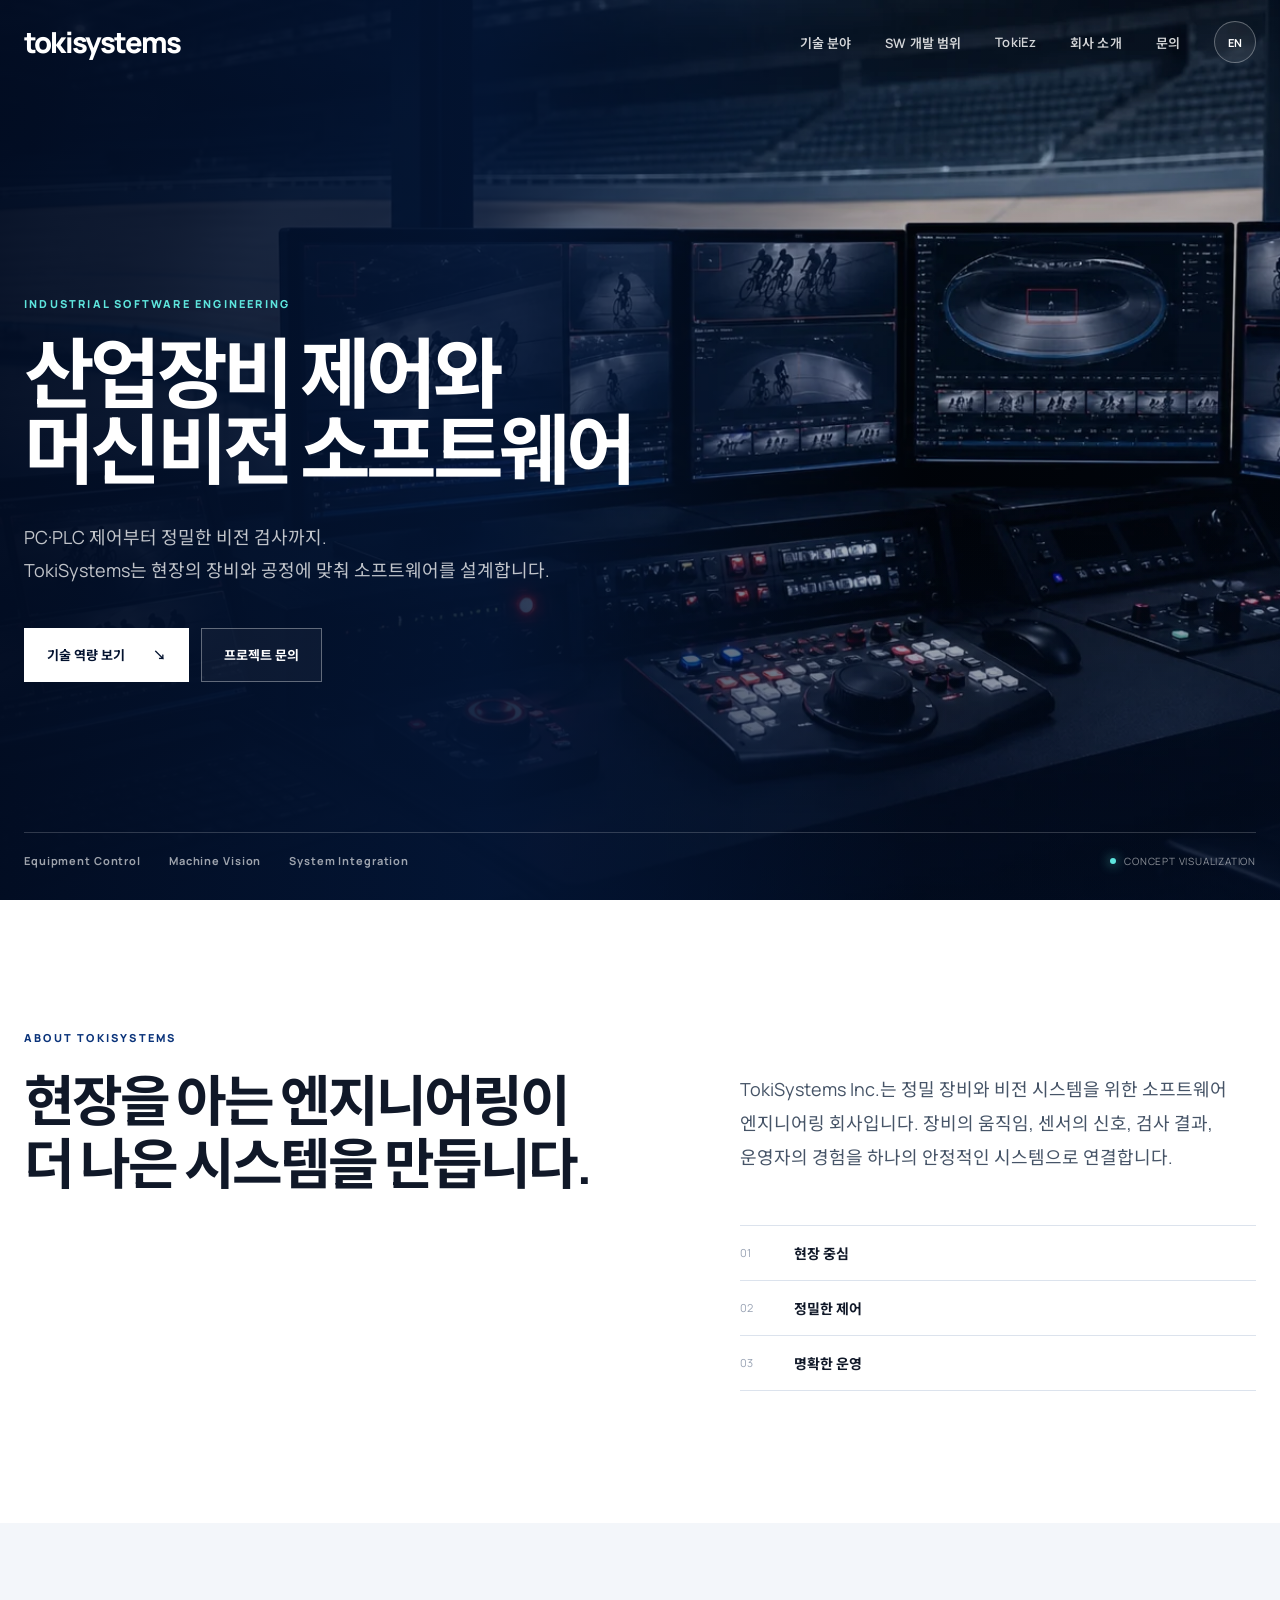
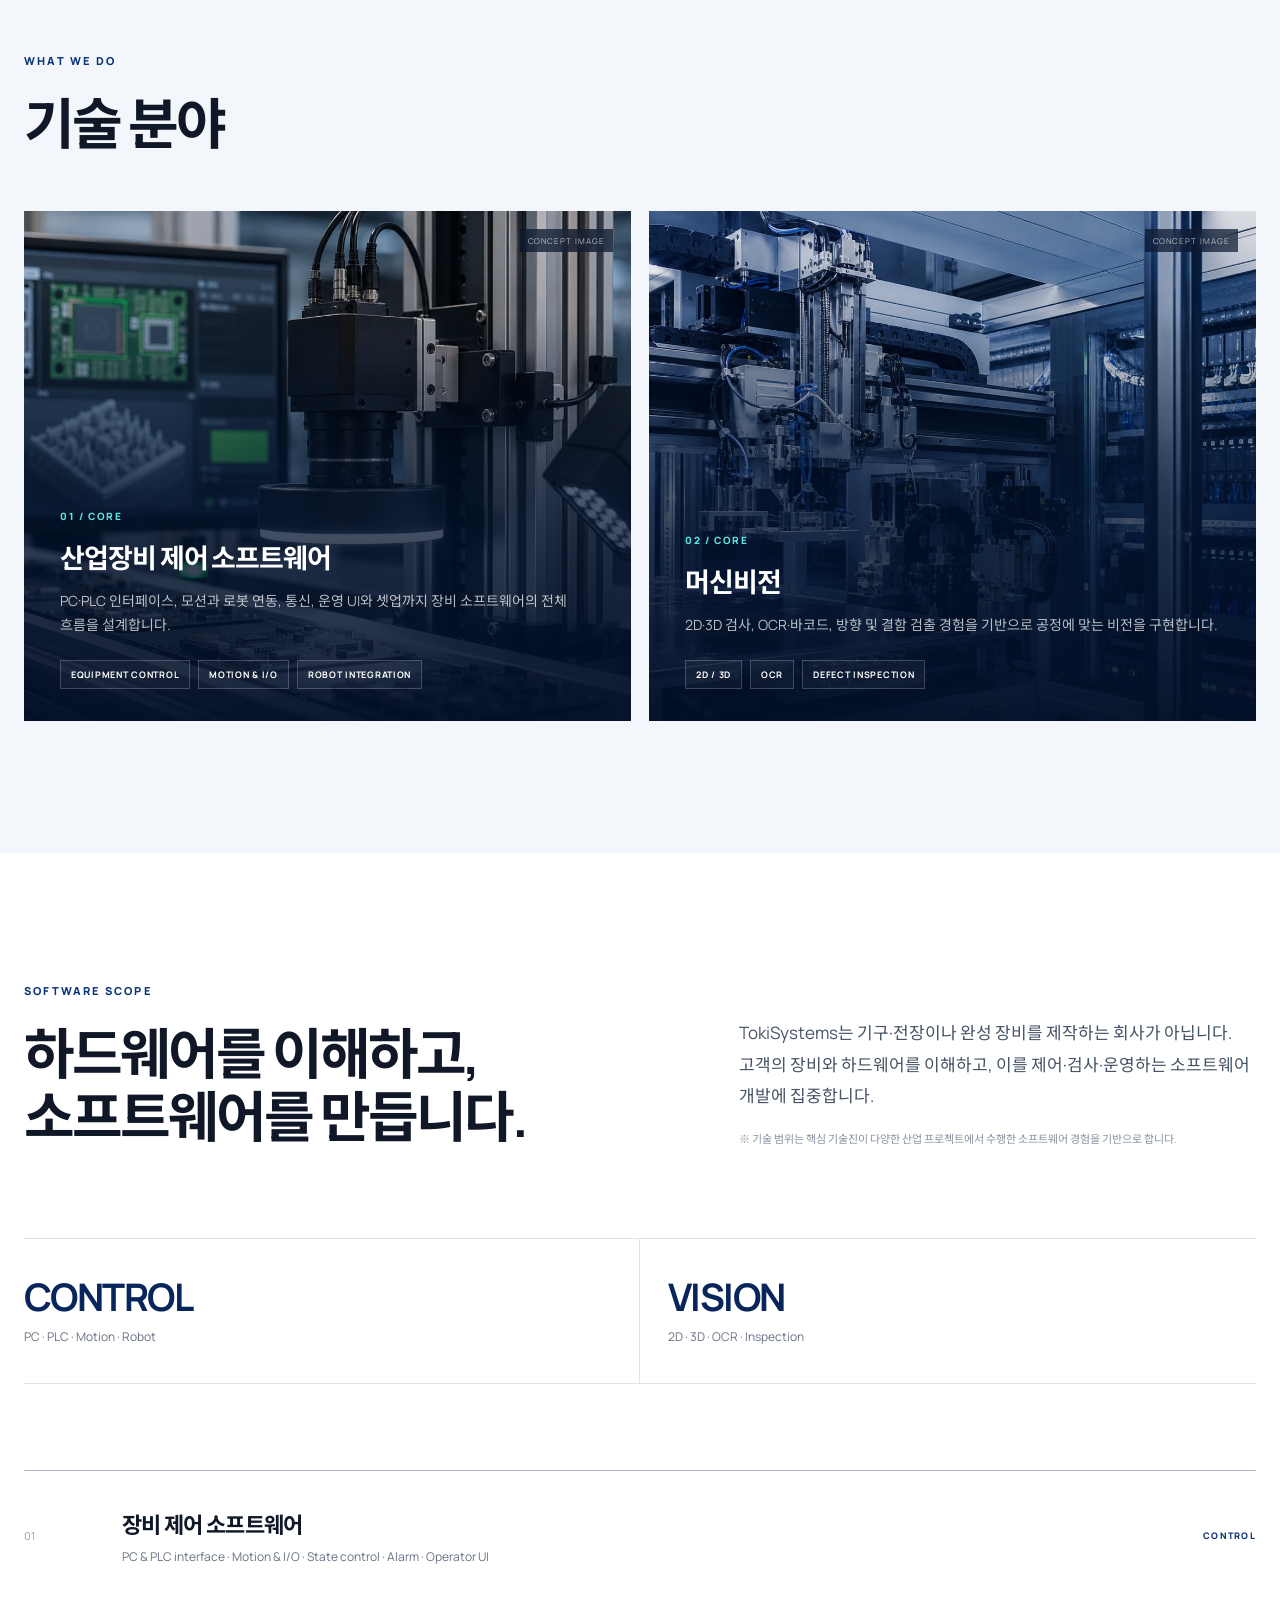
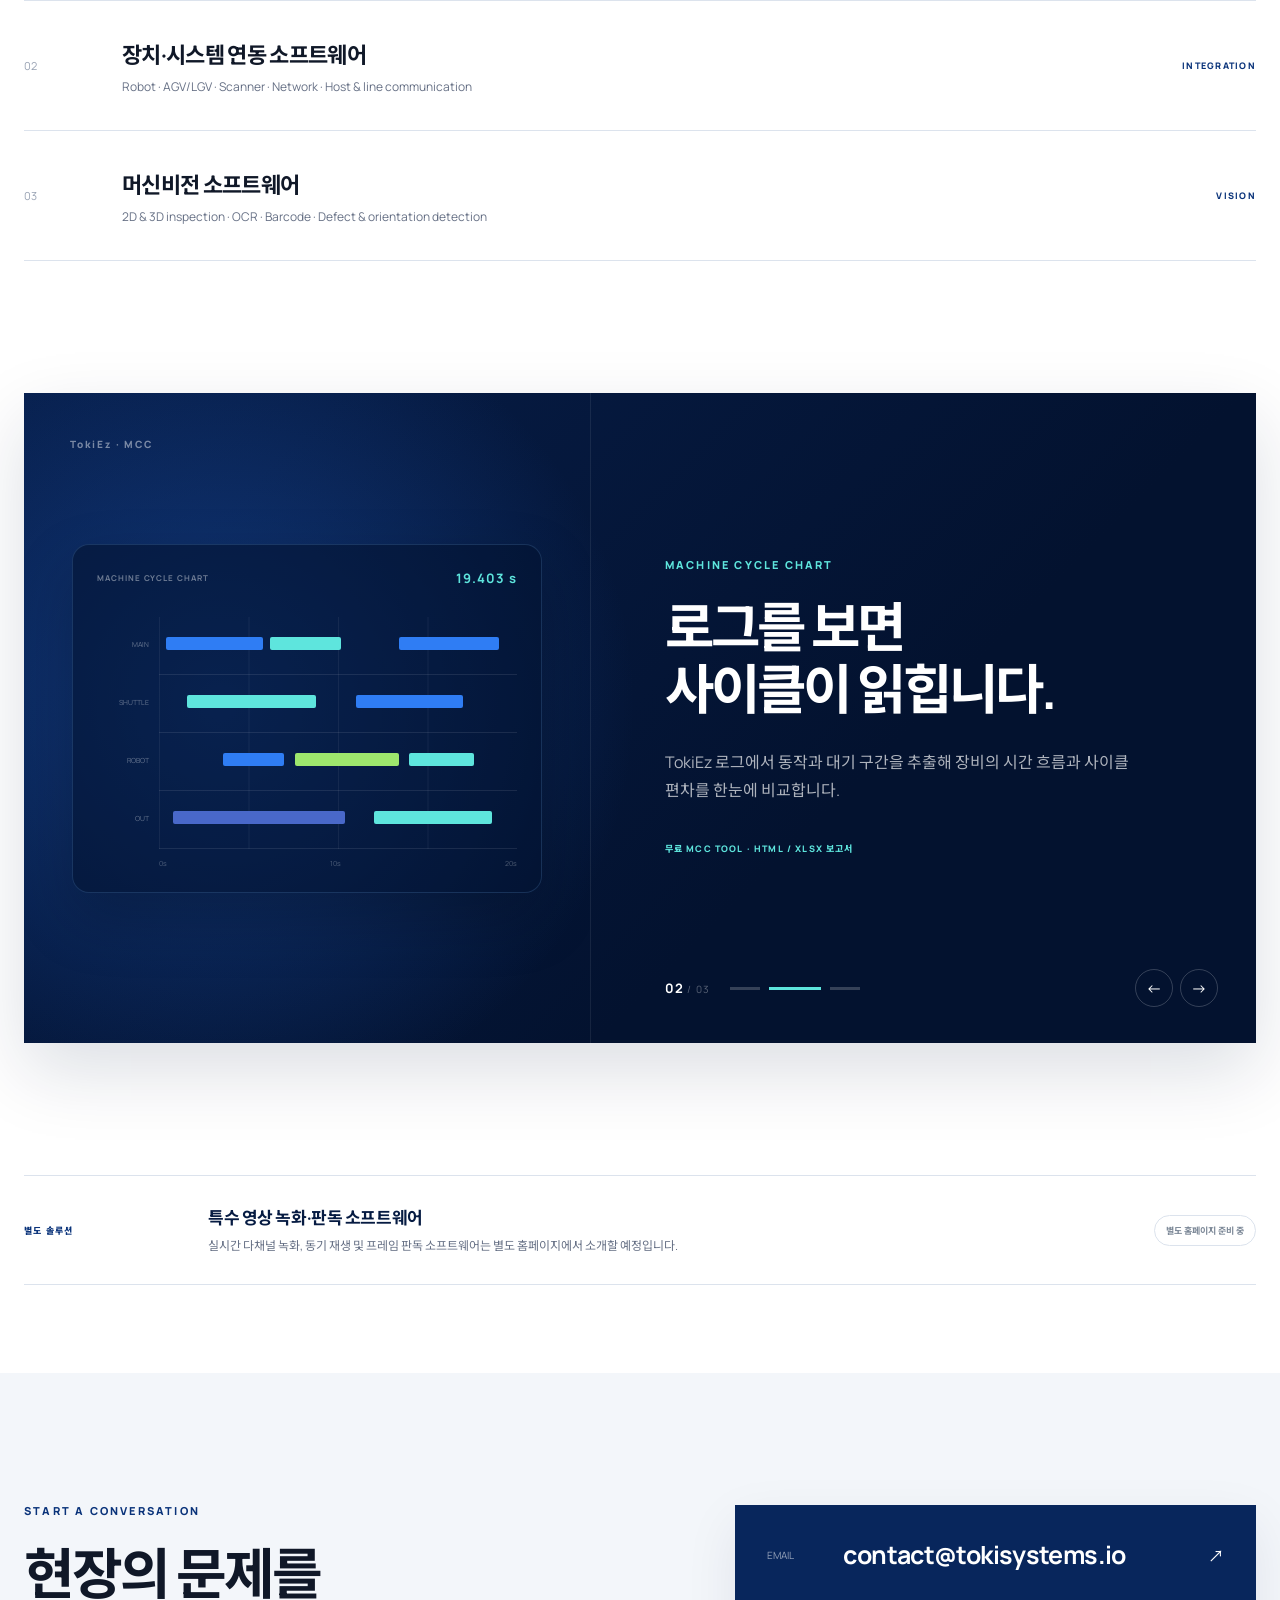
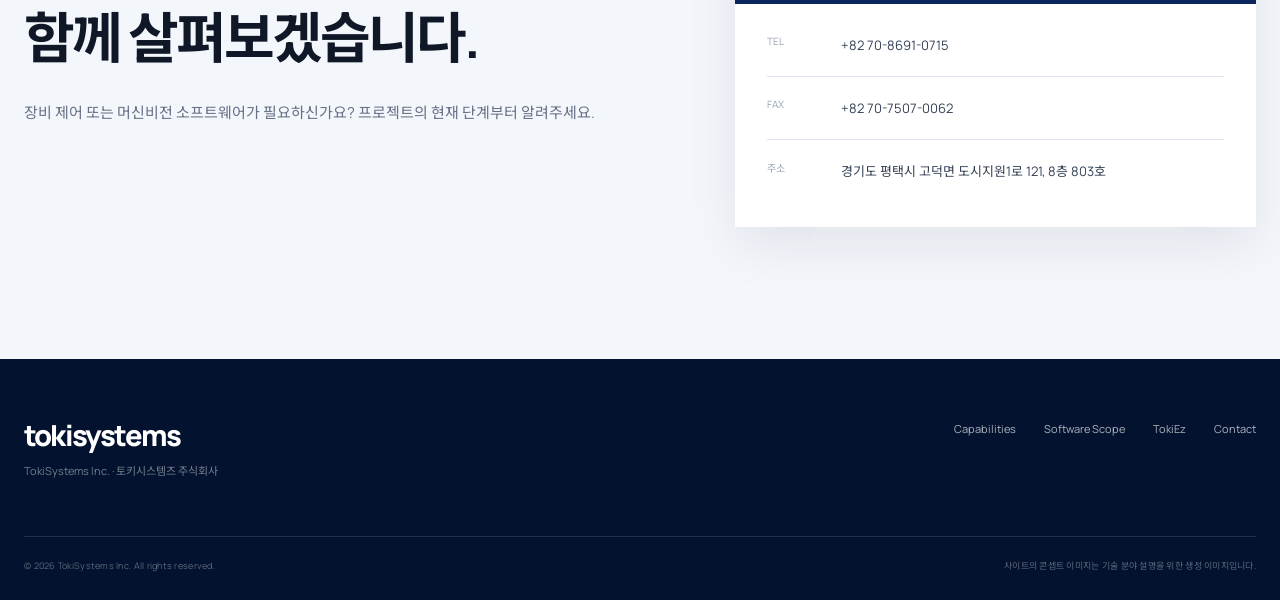
==== commit 5300403f: "Refocus homepage on control and machine vision" ====
--- a/index.html
+++ b/index.html
@@ -6,14 +6,14 @@
     <meta name="theme-color" content="#061b42" />
     <meta
       name="description"
-      content="TokiSystems는 산업장비 제어 소프트웨어, 머신비전 소프트웨어와 특수 영상 시스템을 설계합니다."
+      content="TokiSystems는 산업장비 제어와 머신비전을 위한 소프트웨어를 설계하고 개발합니다."
     />
     <meta property="og:type" content="website" />
     <meta property="og:site_name" content="TokiSystems" />
     <meta property="og:title" content="TokiSystems | Industrial Software Engineering" />
     <meta
       property="og:description"
-      content="장비 제어, 머신비전, 특수 영상 시스템 소프트웨어 엔지니어링."
+      content="산업장비 제어와 머신비전 소프트웨어 엔지니어링."
     />
     <meta property="og:url" content="https://tokisystems.io/" />
     <meta property="og:image" content="https://tokisystems.io/assets/images/hero-industrial.webp" />
@@ -71,15 +71,15 @@
           <div class="hero-copy reveal">
             <p class="eyebrow">INDUSTRIAL SOFTWARE ENGINEERING</p>
             <h1>
-              <span class="lang-ko">장비 제어, 머신비전,<br />특수 영상 시스템 소프트웨어</span>
-              <span class="lang-en">Equipment control, machine vision,<br />and specialized video software.</span>
+              <span class="lang-ko">산업장비 제어와<br />머신비전 소프트웨어</span>
+              <span class="lang-en">Equipment control and<br />machine vision software.</span>
             </h1>
             <p class="hero-lead lang-ko">
-              PC·PLC 제어부터 검사, 기록까지.<br />
+              PC·PLC 제어부터 정밀한 비전 검사까지.<br />
               TokiSystems는 현장의 장비와 공정에 맞춰 소프트웨어를 설계합니다.
             </p>
             <p class="hero-lead lang-en">
-              From PC/PLC control to inspection and recording,<br />
+              From PC/PLC control to precision vision inspection,<br />
               TokiSystems engineers software fit to each site's equipment and process.
             </p>
             <div class="hero-actions">
@@ -97,7 +97,7 @@
             <div class="hero-tags" aria-label="핵심 분야">
               <span>Equipment Control</span>
               <span>Machine Vision</span>
-              <span>Specialized Video</span>
+              <span>System Integration</span>
             </div>
             <span class="concept-label"><span class="dot"></span> Concept visualization</span>
           </div>
@@ -139,7 +139,7 @@
           </div>
 
           <div class="capability-grid">
-            <article class="capability-card capability-card-wide reveal">
+            <article class="capability-card reveal">
               <img src="assets/images/equipment-control.webp" alt="정밀 산업 장비 제어 콘셉트 이미지" />
               <div class="card-gradient"></div>
               <div class="card-content">
@@ -166,32 +166,6 @@
               </div>
               <span class="image-disclaimer">Concept image</span>
             </article>
-
-            <article class="capability-card reveal">
-              <img src="assets/images/special-video.webp" alt="다채널 녹화 및 판독 시스템 콘셉트 이미지" />
-              <div class="card-gradient"></div>
-              <div class="card-content">
-                <span class="card-index">03 / PROVEN FIELD</span>
-                <h3><span class="lang-ko">특수 영상 녹화·판독</span><span class="lang-en">Specialized Video Systems</span></h3>
-                <p class="lang-ko">SDI 입출력과 IP 기반 미디어 전송을 포함한 실시간 녹화, 동기 재생, 프레임 판독 및 전용 운영 화면을 고객 환경에 맞춰 개발합니다.</p>
-                <p class="lang-en">Custom real-time recording, synchronized replay, frame review, and operator workflows across SDI I/O and IP-based media transport.</p>
-                <ul><li>SDI I/O</li><li>IP Media Transport</li><li>Frame Review</li></ul>
-              </div>
-              <span class="image-disclaimer">Concept image</span>
-            </article>
-
-            <article class="capability-card capability-card-wide rnd-card reveal">
-              <img src="assets/images/smart-farm-rnd.webp" alt="스마트팜 자동화 연구 콘셉트 이미지" />
-              <div class="card-gradient"></div>
-              <div class="card-content">
-                <span class="card-index">04 / R&amp;D CHALLENGE</span>
-                <h3><span class="lang-ko">스마트팜 자동화 연구</span><span class="lang-en">Smart Farm R&amp;D</span></h3>
-                <p class="lang-ko">장비 제어와 머신비전 경험을 농업 환경의 센싱·모니터링·자동화에 적용하는 신규 연구 영역입니다.</p>
-                <p class="lang-en">An emerging research area applying our control and vision background to agricultural sensing, monitoring, and automation.</p>
-                <ul><li>Sensing</li><li>Vision</li><li>Automation Research</li></ul>
-              </div>
-              <span class="image-disclaimer">R&amp;D concept image</span>
-            </article>
           </div>
         </div>
       </section>
@@ -219,7 +193,6 @@
           <div class="stats reveal" aria-label="소프트웨어 개발 영역">
             <div><strong>CONTROL</strong><span>PC · PLC · Motion · Robot</span></div>
             <div><strong>VISION</strong><span>2D · 3D · OCR · Inspection</span></div>
-            <div><strong>VIDEO</strong><span>SDI · IP Transport · Replay</span></div>
           </div>
 
           <div class="experience-list">
@@ -237,11 +210,6 @@
               <span class="experience-no">03</span>
               <div><h3 class="lang-ko">머신비전 소프트웨어</h3><h3 class="lang-en">Machine Vision Software</h3><p>2D &amp; 3D inspection · OCR · Barcode · Defect &amp; orientation detection</p></div>
               <span class="experience-type">VISION</span>
-            </article>
-            <article class="experience-row reveal">
-              <span class="experience-no">04</span>
-              <div><h3 class="lang-ko">특수 영상 소프트웨어</h3><h3 class="lang-en">Specialized Video Software</h3><p>SDI I/O · IP-based media transport · Recording · Synchronized replay · Frame review</p></div>
-              <span class="experience-type">VIDEO</span>
             </article>
           </div>
         </div>
@@ -329,14 +297,36 @@
           </div>
         </div>
       </section>
+
+      <aside class="independent-solution" aria-labelledby="independent-solution-title">
+        <div class="container">
+          <div class="independent-solution-row reveal">
+            <span class="independent-solution-label">
+              <span class="lang-ko">별도 솔루션</span><span class="lang-en">Independent Solution</span>
+            </span>
+            <div>
+              <h3 id="independent-solution-title">
+                <span class="lang-ko">특수 영상 녹화·판독 소프트웨어</span>
+                <span class="lang-en">Specialized Video Recording &amp; Review</span>
+              </h3>
+              <p class="lang-ko">실시간 다채널 녹화, 동기 재생 및 프레임 판독 소프트웨어는 별도 홈페이지에서 소개할 예정입니다.</p>
+              <p class="lang-en">Real-time multi-channel recording, synchronized replay, and frame review software will be presented on a dedicated website.</p>
+            </div>
+            <span class="independent-solution-status">
+              <span class="lang-ko">별도 홈페이지 준비 중</span><span class="lang-en">Dedicated site coming soon</span>
+            </span>
+          </div>
+        </div>
+      </aside>
+
       <section class="contact section" id="contact">
         <div class="container contact-grid">
           <div class="contact-heading reveal">
             <p class="eyebrow dark">START A CONVERSATION</p>
             <h2 class="lang-ko">현장의 문제를<br />함께 살펴보겠습니다.</h2>
             <h2 class="lang-en">Let's examine your<br />engineering challenge.</h2>
-            <p class="lang-ko">장비 제어, 비전 검사 또는 특수 영상 시스템이 필요하신가요? 프로젝트의 현재 단계부터 알려주세요.</p>
-            <p class="lang-en">Need equipment control, vision inspection, or a specialized video system? Tell us where your project stands.</p>
+            <p class="lang-ko">장비 제어 또는 머신비전 소프트웨어가 필요하신가요? 프로젝트의 현재 단계부터 알려주세요.</p>
+            <p class="lang-en">Need equipment control or machine vision software? Tell us where your project stands.</p>
           </div>
           <div class="contact-card reveal">
             <a class="contact-primary" href="mailto:contact@tokisystems.io">
--- a/styles.css
+++ b/styles.css
@@ -112,7 +112,7 @@
 .experience-head { display: grid; grid-template-columns: 1fr .9fr; gap: 140px; align-items: end; }
 .experience-head > div:last-child > p:first-child { margin: 0; color: #465467; font-size: 17px; line-height: 1.85; word-break: keep-all; }
 .experience-caption { margin: 18px 0 0; color: #8993a2; font-size: 11px; line-height: 1.7; }
-.stats { display: grid; grid-template-columns: repeat(3, 1fr); margin: 90px 0 86px; border-top: 1px solid var(--line); border-bottom: 1px solid var(--line); }
+.stats { display: grid; grid-template-columns: repeat(2, 1fr); margin: 90px 0 86px; border-top: 1px solid var(--line); border-bottom: 1px solid var(--line); }
 .stats > div { padding: 38px 28px; border-right: 1px solid var(--line); }
 .stats > div:first-child { padding-left: 0; }
 .stats > div:last-child { border-right: 0; }
@@ -163,6 +163,13 @@
 .mcc-row { position:relative; height:58px; margin-left:62px; border-bottom:1px solid rgba(255,255,255,.09); background-image:linear-gradient(90deg,rgba(255,255,255,.06) 1px,transparent 1px); background-size:25% 100% }.mcc-row em{position:absolute;right:calc(100% + 10px);top:23px;color:rgba(255,255,255,.38);font:normal 7px "Manrope",sans-serif}.mcc-row .bar{position:absolute;top:20px;height:13px;border-radius:2px;background:#2f7df4}.mcc-row .b1{left:2%;width:27%}.mcc-row .b2{left:31%;width:20%;background:#5ee5dd}.mcc-row .b3{left:67%;width:28%}.mcc-row .b4{left:8%;width:36%;background:#5ee5dd}.mcc-row .b5{left:55%;width:30%}.mcc-row .b6{left:18%;width:17%}.mcc-row .b7{left:38%;width:29%;background:#9de76d}.mcc-row .b8{left:70%;width:18%;background:#5ee5dd}.mcc-row .b9{left:4%;width:48%;background:#4968c9}.mcc-row .b10{left:60%;width:33%;background:#5ee5dd}.mcc-axis{display:flex;justify-content:space-between;margin:10px 0 0 62px;color:rgba(255,255,255,.3);font-size:7px}
 
 .framework-preview { width:min(82%,450px); }.framework-user,.framework-core{padding:20px;border:1px solid rgba(255,255,255,.13);border-radius:13px;background:rgba(3,18,47,.55)}.framework-user>span,.framework-core>span{display:block;margin-bottom:13px;color:rgba(255,255,255,.35);font-size:8px;letter-spacing:.15em}.framework-user{display:grid;grid-template-columns:repeat(3,1fr);gap:8px}.framework-user>span{grid-column:1/-1}.framework-user b,.framework-core b{padding:14px 8px;border:1px solid rgba(94,229,221,.2);border-radius:7px;color:var(--cyan-400);font-size:11px;text-align:center}.framework-arrow{display:block;width:1px;height:50px;margin:auto;background:linear-gradient(var(--cyan-400),rgba(94,229,221,.12));position:relative}.framework-arrow::after{content:"";position:absolute;left:-4px;bottom:0;width:7px;height:7px;border-right:1px solid var(--cyan-400);border-bottom:1px solid var(--cyan-400);transform:rotate(45deg)}.framework-core{display:grid;grid-template-columns:repeat(2,1fr);gap:8px;border-color:rgba(94,229,221,.36);background:rgba(14,50,83,.72)}.framework-core>span{grid-column:1/-1}.framework-core b{color:white;background:rgba(255,255,255,.035)}.simulation-badge{width:max-content;margin:18px auto 0;padding:7px 11px;border:1px solid rgba(157,231,109,.28);border-radius:20px;color:#9de76d;font-size:8px;letter-spacing:.1em}.simulation-badge i{display:inline-block;width:6px;height:6px;margin-right:7px;border-radius:50%;background:#9de76d;box-shadow:0 0 8px #9de76d}
+.independent-solution { padding: 0 0 88px; background: white; }
+.independent-solution-row { display: grid; grid-template-columns: 150px 1fr auto; gap: 34px; align-items: center; padding: 28px 0; border-top: 1px solid var(--line); border-bottom: 1px solid var(--line); }
+.independent-solution-label { color: var(--navy-700); font-size: 9px; font-weight: 800; letter-spacing: .14em; text-transform: uppercase; }
+.independent-solution h3 { margin: 0 0 7px; color: var(--navy-900); font-size: 17px; letter-spacing: -.025em; }
+.independent-solution p { margin: 0; color: var(--muted); font-size: 12px; line-height: 1.65; }
+.independent-solution-status { padding: 8px 11px; border: 1px solid var(--line); border-radius: 999px; color: #7d8998; font-size: 9px; font-weight: 700; white-space: nowrap; }
+
 .contact { background: var(--soft); }
 .contact-grid { display: grid; grid-template-columns: 1fr .88fr; gap: 120px; align-items: start; }
 .contact-heading > p:not(.eyebrow) { max-width: 600px; margin: 30px 0 0; color: var(--muted); font-size: 15px; line-height: 1.8; }
@@ -197,6 +204,8 @@
   .capability-grid { grid-template-columns: 1fr; }
   .capability-card, .capability-card-wide { grid-column: auto; min-height: 530px; }
   .tokiez-slide { grid-template-columns: 1fr; }
+  .independent-solution-row { grid-template-columns: 130px 1fr; }
+  .independent-solution-status { grid-column: 2; width: max-content; }
   .tokiez-visual { min-height: 390px; }
   .tokiez-copy { max-width: none; padding: 54px 48px 100px; }
   .tokiez-controls { left: 48px; right: 38px; }  .contact-card { max-width: 700px; }
@@ -226,6 +235,9 @@
   .capability-card-wide .card-content, .card-content { left: 24px; right: 24px; bottom: 25px; }
   .capability-card-wide .card-content h3, .card-content h3 { font-size: 25px; }
   .stats { grid-template-columns: 1fr; margin: 64px 0; }
+  .independent-solution { padding-bottom: 64px; }
+  .independent-solution-row { grid-template-columns: 1fr; gap: 12px; padding: 24px 0; }
+  .independent-solution-status { grid-column: auto; margin-top: 5px; }
   .stats > div, .stats > div:first-child { padding: 24px 0; border-right: 0; border-bottom: 1px solid var(--line); }
   .stats > div:last-child { border-bottom: 0; }
   .experience-row { grid-template-columns: 34px 1fr; gap: 14px; padding: 26px 0; }
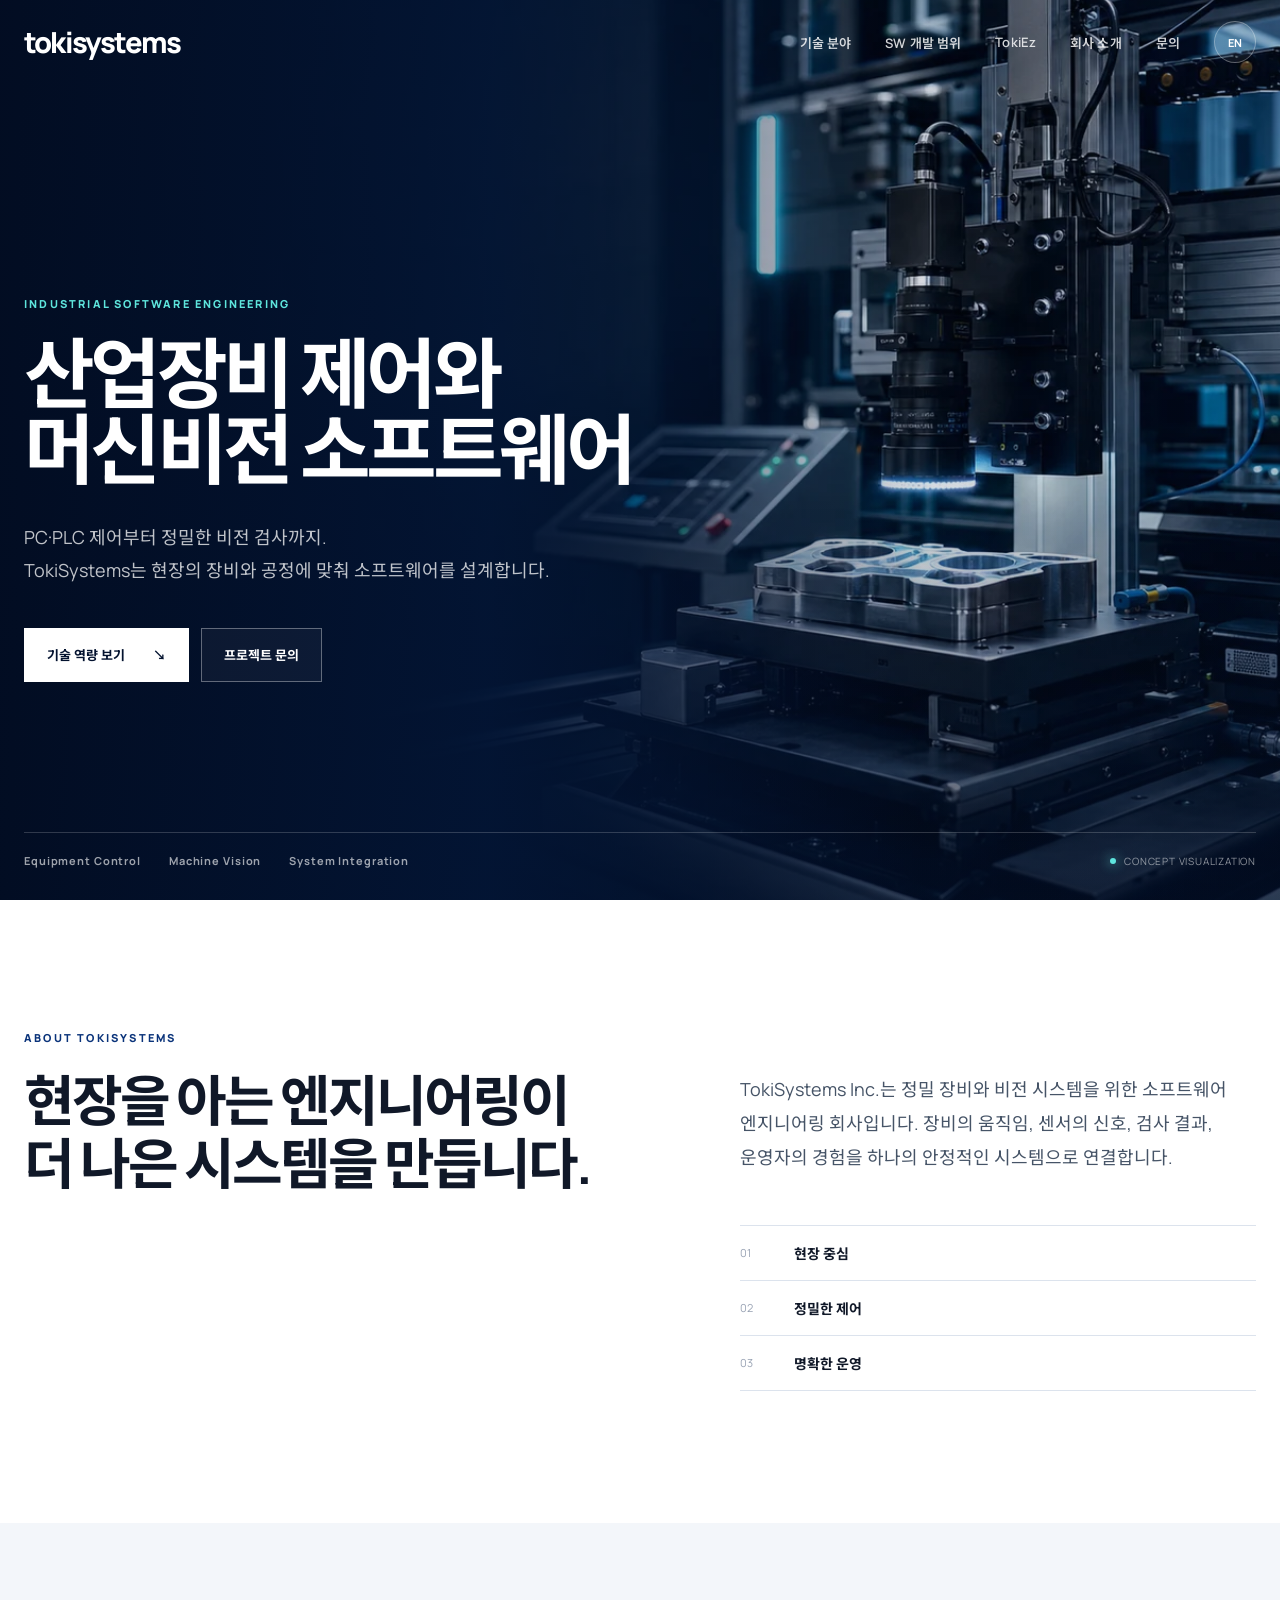
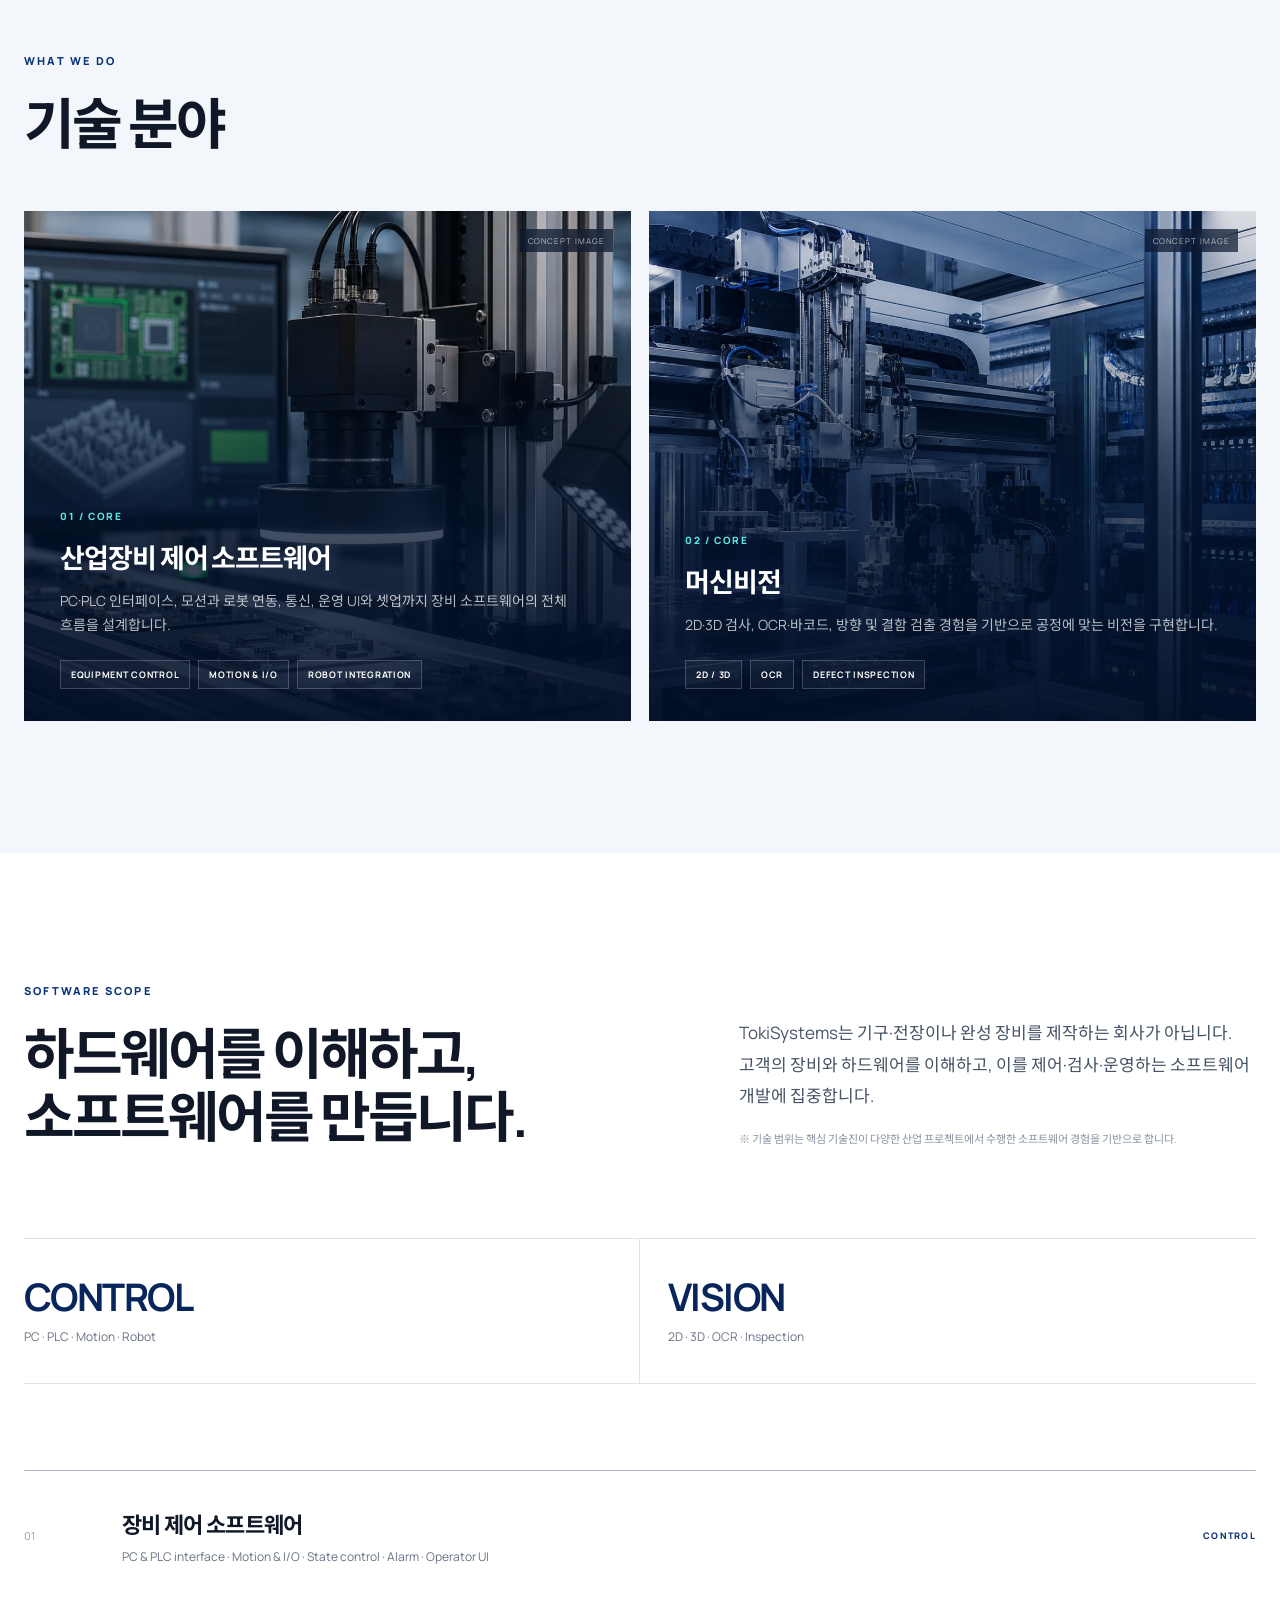
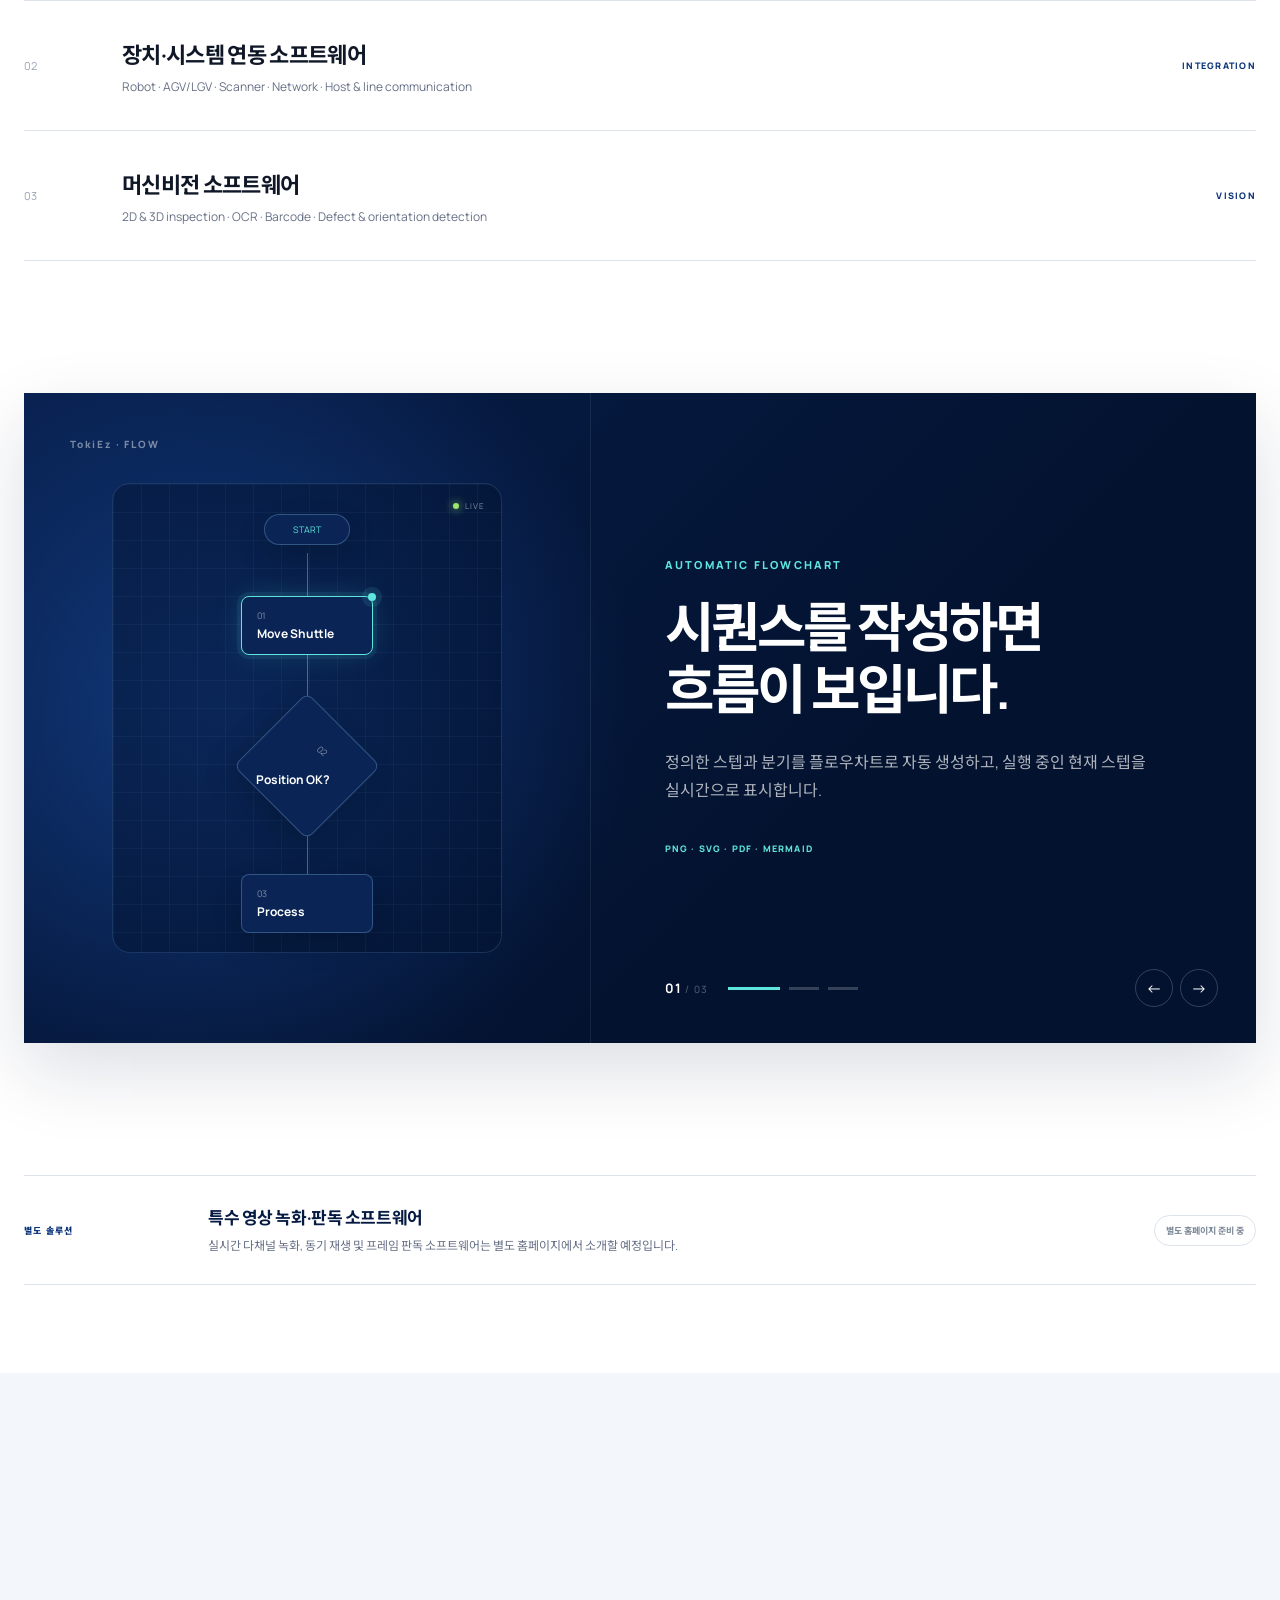
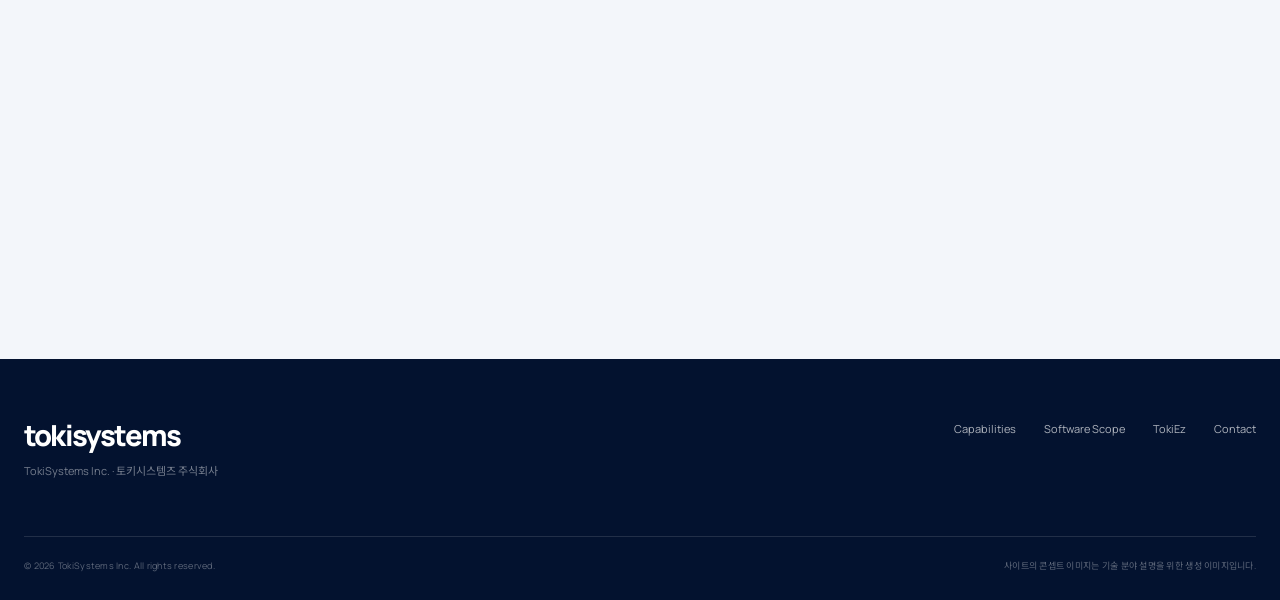
==== commit 07c84509: "Replace hero with control and vision imagery" ====
--- a/index.html
+++ b/index.html
@@ -16,7 +16,7 @@
       content="산업장비 제어와 머신비전 소프트웨어 엔지니어링."
     />
     <meta property="og:url" content="https://tokisystems.io/" />
-    <meta property="og:image" content="https://tokisystems.io/assets/images/hero-industrial.webp" />
+    <meta property="og:image" content="https://tokisystems.io/assets/images/hero-control-vision.webp" />
     <title>TokiSystems | Industrial Software Engineering</title>
     <link rel="canonical" href="https://tokisystems.io/" />
     <link rel="preconnect" href="https://fonts.googleapis.com" />
--- a/styles.css
+++ b/styles.css
@@ -61,7 +61,7 @@
 .mobile-nav { display: none; }
 
 .hero { position: relative; min-height: 850px; height: 100svh; color: white; overflow: hidden; background: var(--navy-950); }
-.hero-media { position: absolute; inset: 0; background: url("assets/images/hero-industrial.webp") center / cover no-repeat; transform: scale(1.02); }
+.hero-media { position: absolute; inset: 0; background: url("assets/images/hero-control-vision.webp") center / cover no-repeat; transform: scale(1.02); }
 .hero-shade { position: absolute; inset: 0; background: linear-gradient(90deg, rgba(2,13,35,.96) 0%, rgba(3,22,55,.85) 38%, rgba(3,22,55,.15) 72%, rgba(3,22,55,.22) 100%), linear-gradient(0deg, rgba(2,13,35,.7), transparent 45%); }
 .hero-inner { position: relative; height: 100%; display: flex; flex-direction: column; justify-content: center; padding-top: 80px; }
 .hero-copy { max-width: 820px; }
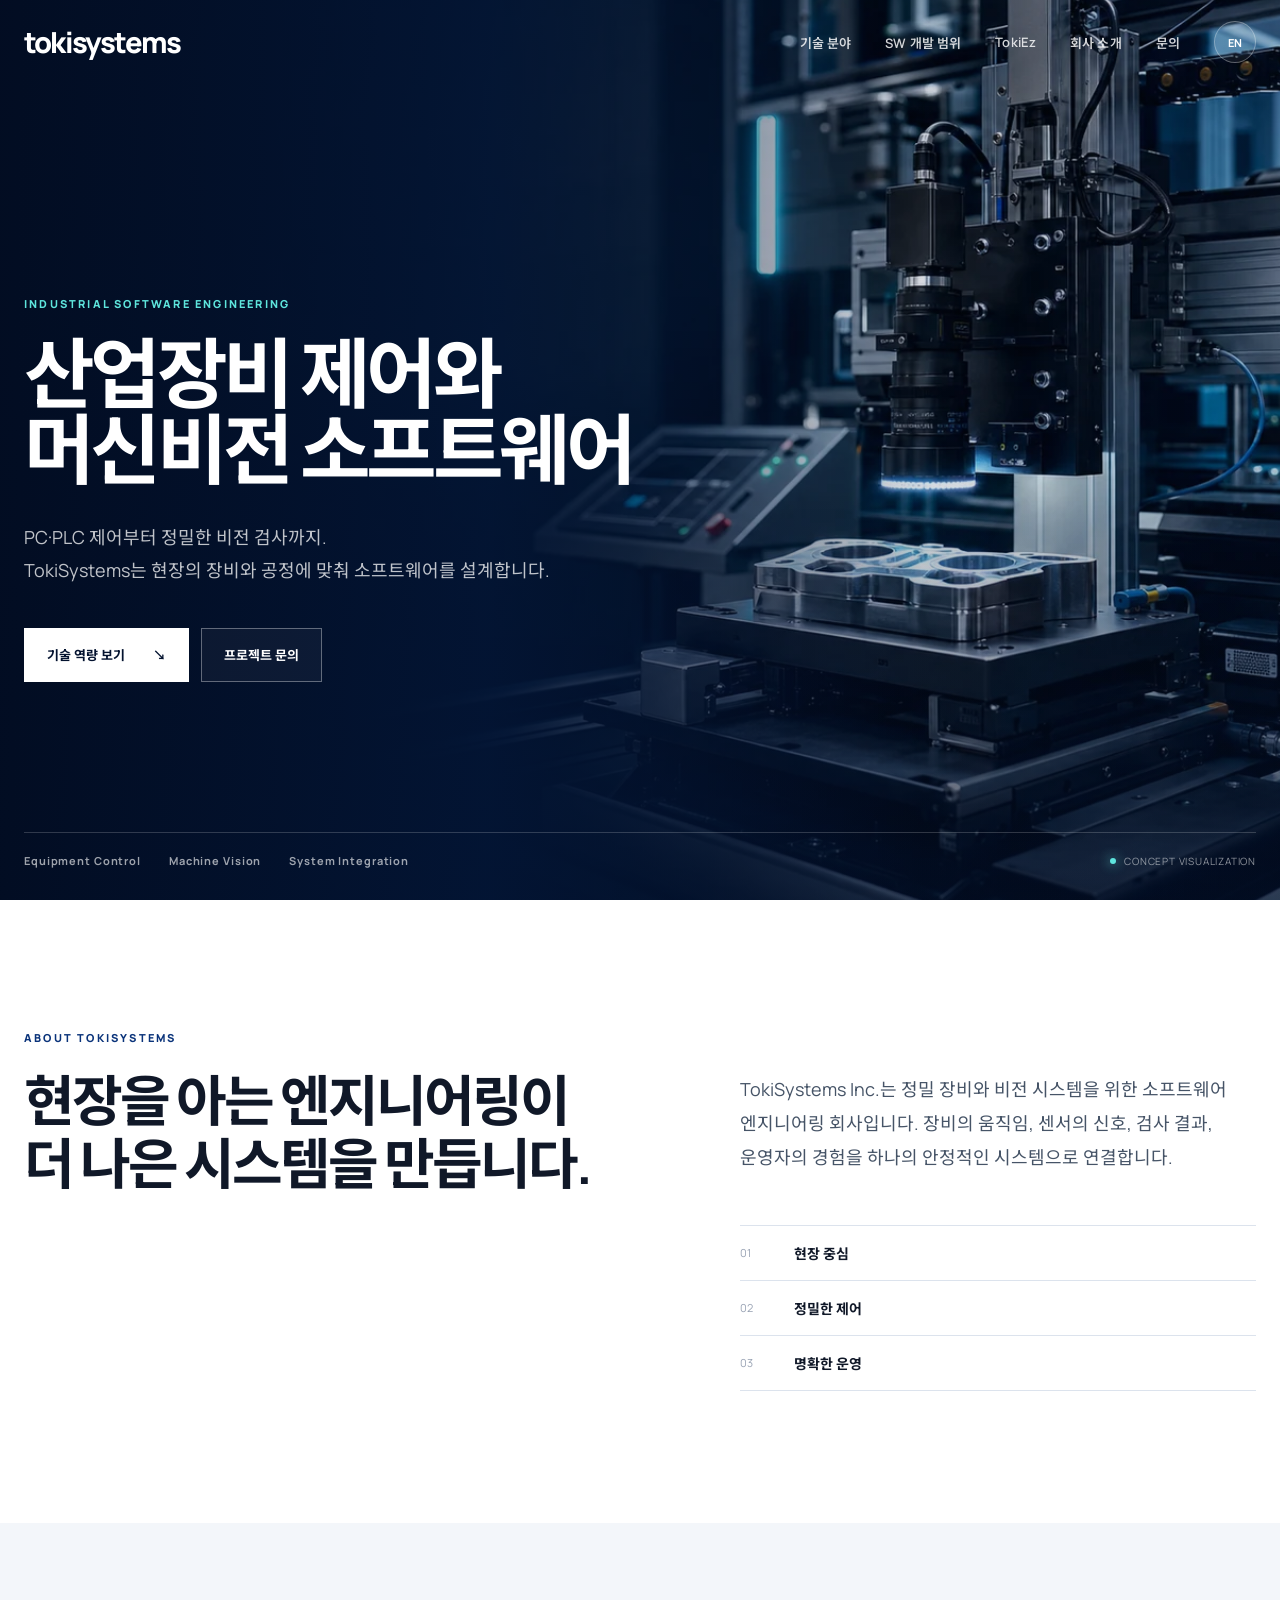
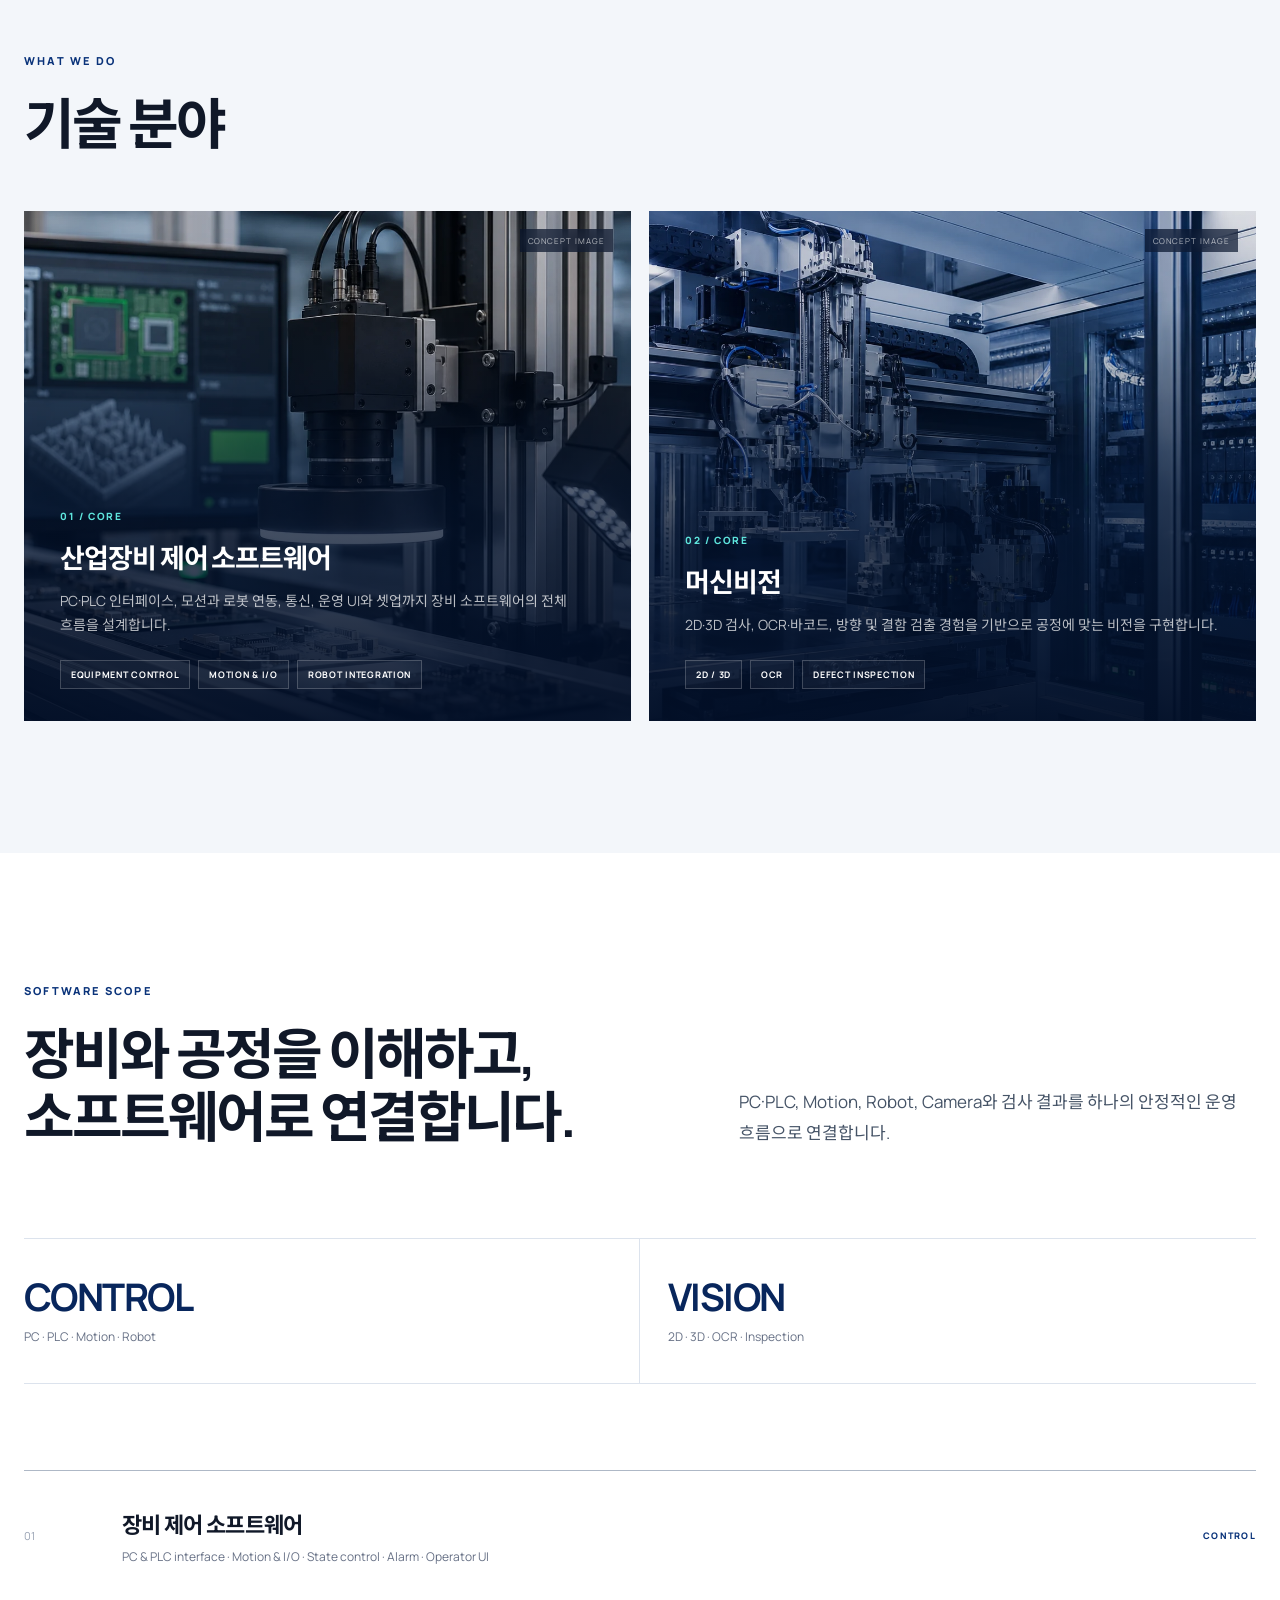
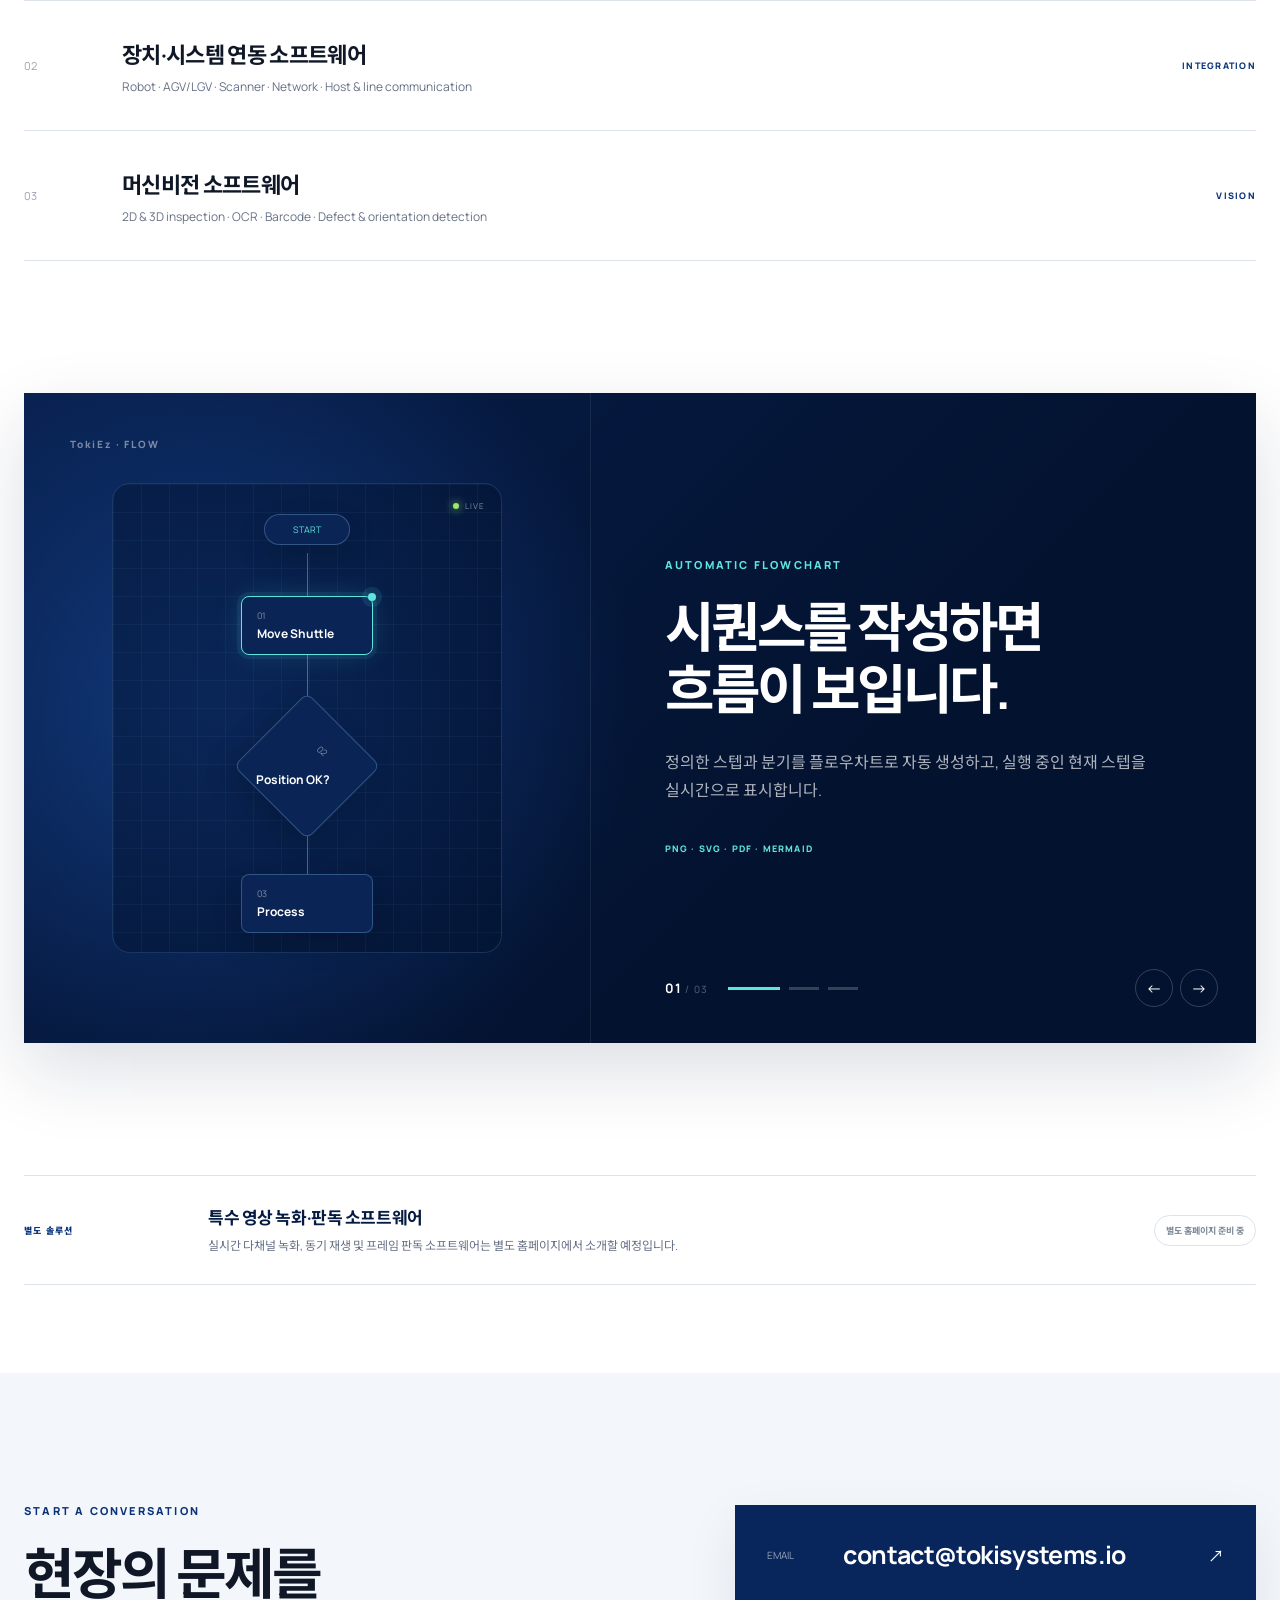
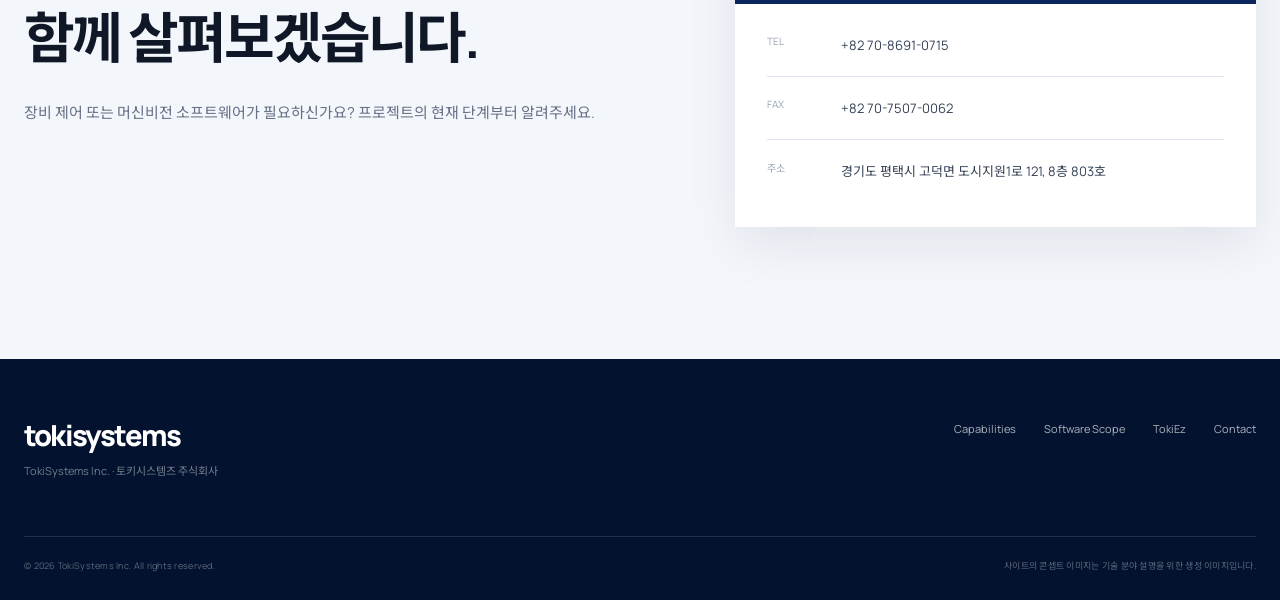
==== commit fa6b62a2: "Simplify software scope messaging" ====
--- a/index.html
+++ b/index.html
@@ -175,18 +175,16 @@
           <div class="experience-head reveal">
             <div>
               <p class="eyebrow dark">SOFTWARE SCOPE</p>
-              <h2 class="lang-ko">하드웨어를 이해하고,<br />소프트웨어를 만듭니다.</h2>
-              <h2 class="lang-en">We understand the hardware.<br />Our focus is software.</h2>
+              <h2 class="lang-ko">장비와 공정을 이해하고,<br />소프트웨어로 연결합니다.</h2>
+              <h2 class="lang-en">We understand equipment and process.<br />Software connects them.</h2>
             </div>
             <div>
               <p class="lang-ko">
-                TokiSystems는 기구·전장이나 완성 장비를 제작하는 회사가 아닙니다. 고객의 장비와 하드웨어를 이해하고, 이를 제어·검사·운영하는 소프트웨어 개발에 집중합니다.
+                PC·PLC, Motion, Robot, Camera와 검사 결과를 하나의 안정적인 운영 흐름으로 연결합니다.
               </p>
               <p class="lang-en">
-                TokiSystems does not manufacture mechanical or electrical equipment. We focus on the software layer that controls, inspects, integrates, and operates each customer system.
+                We connect PC/PLC control, motion, robotics, cameras, and inspection results into one dependable operating flow.
               </p>
-              <p class="experience-caption lang-ko">※ 기술 범위는 핵심 기술진이 다양한 산업 프로젝트에서 수행한 소프트웨어 경험을 기반으로 합니다.</p>
-              <p class="experience-caption lang-en">※ This scope is grounded in software work delivered by core technical staff across industrial projects.</p>
             </div>
           </div>
 
--- a/styles.css
+++ b/styles.css
@@ -111,7 +111,6 @@
 .experience { overflow: hidden; }
 .experience-head { display: grid; grid-template-columns: 1fr .9fr; gap: 140px; align-items: end; }
 .experience-head > div:last-child > p:first-child { margin: 0; color: #465467; font-size: 17px; line-height: 1.85; word-break: keep-all; }
-.experience-caption { margin: 18px 0 0; color: #8993a2; font-size: 11px; line-height: 1.7; }
 .stats { display: grid; grid-template-columns: repeat(2, 1fr); margin: 90px 0 86px; border-top: 1px solid var(--line); border-bottom: 1px solid var(--line); }
 .stats > div { padding: 38px 28px; border-right: 1px solid var(--line); }
 .stats > div:first-child { padding-left: 0; }
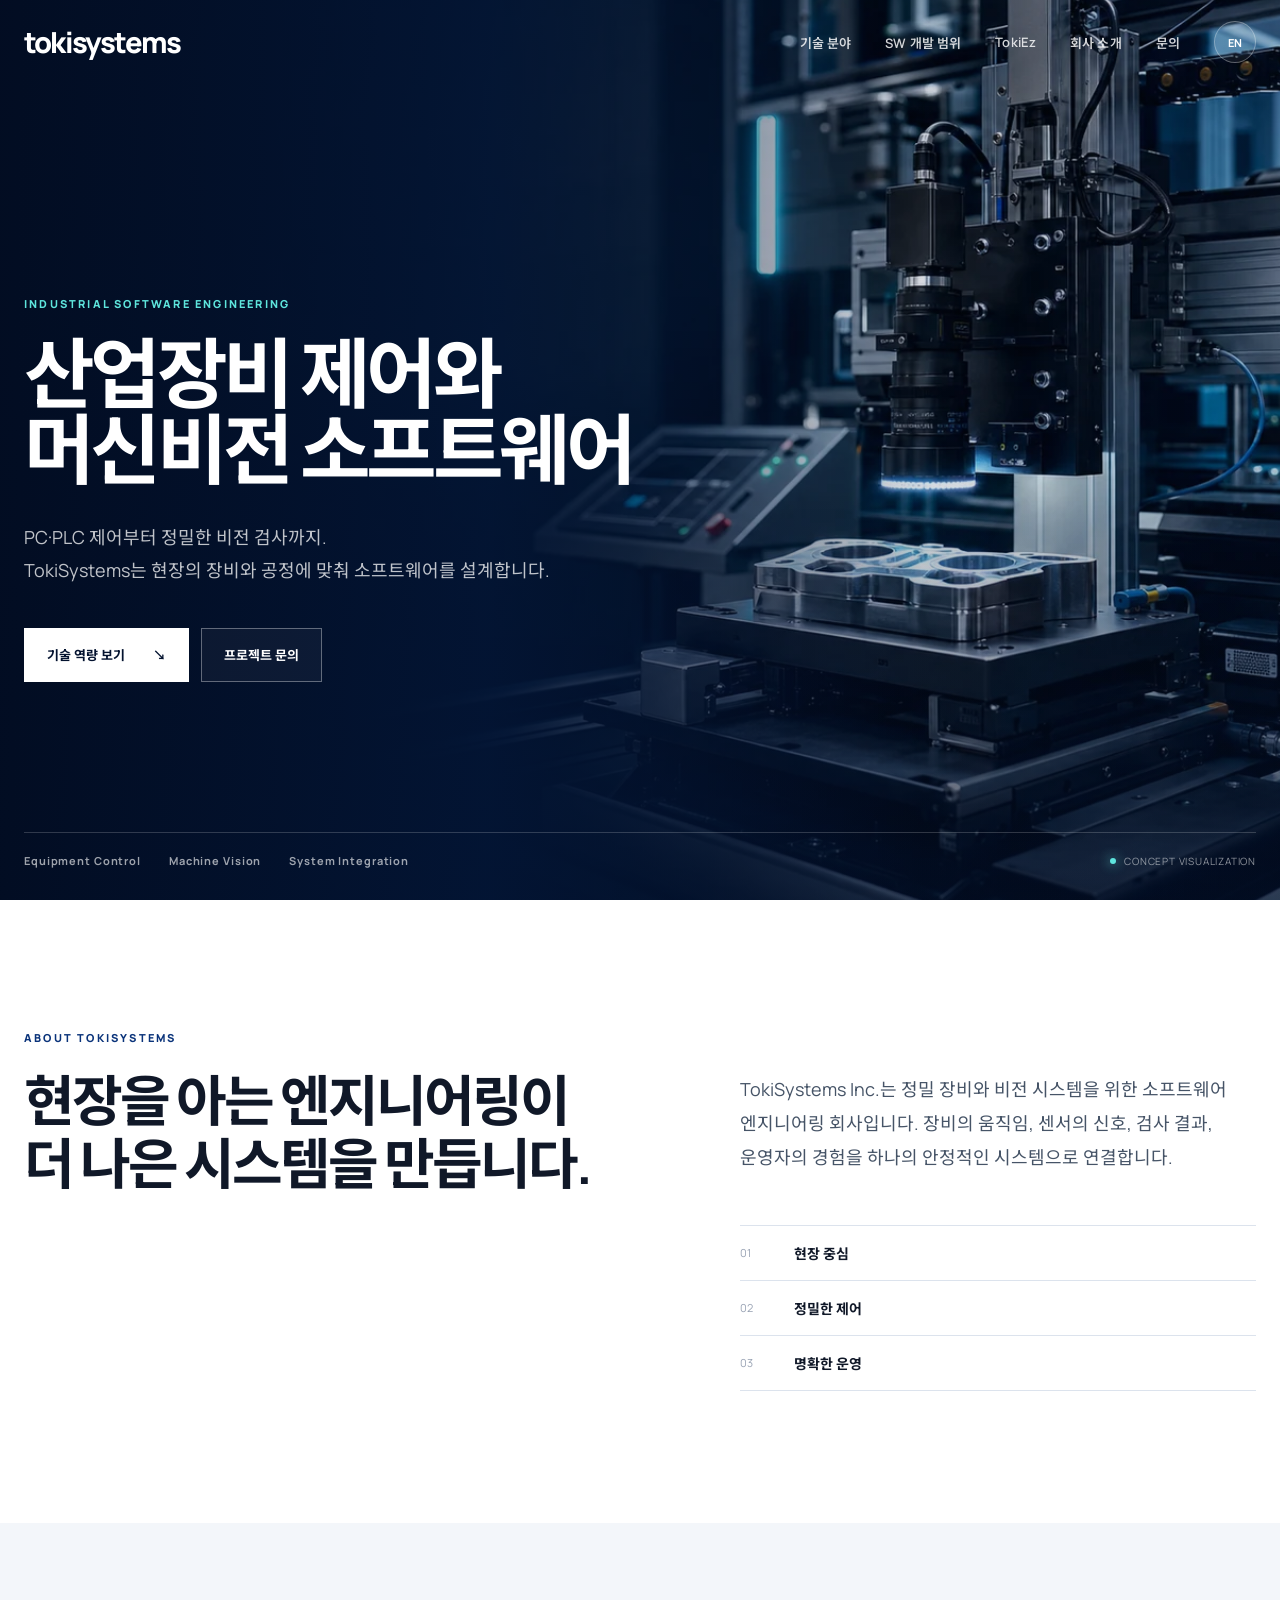
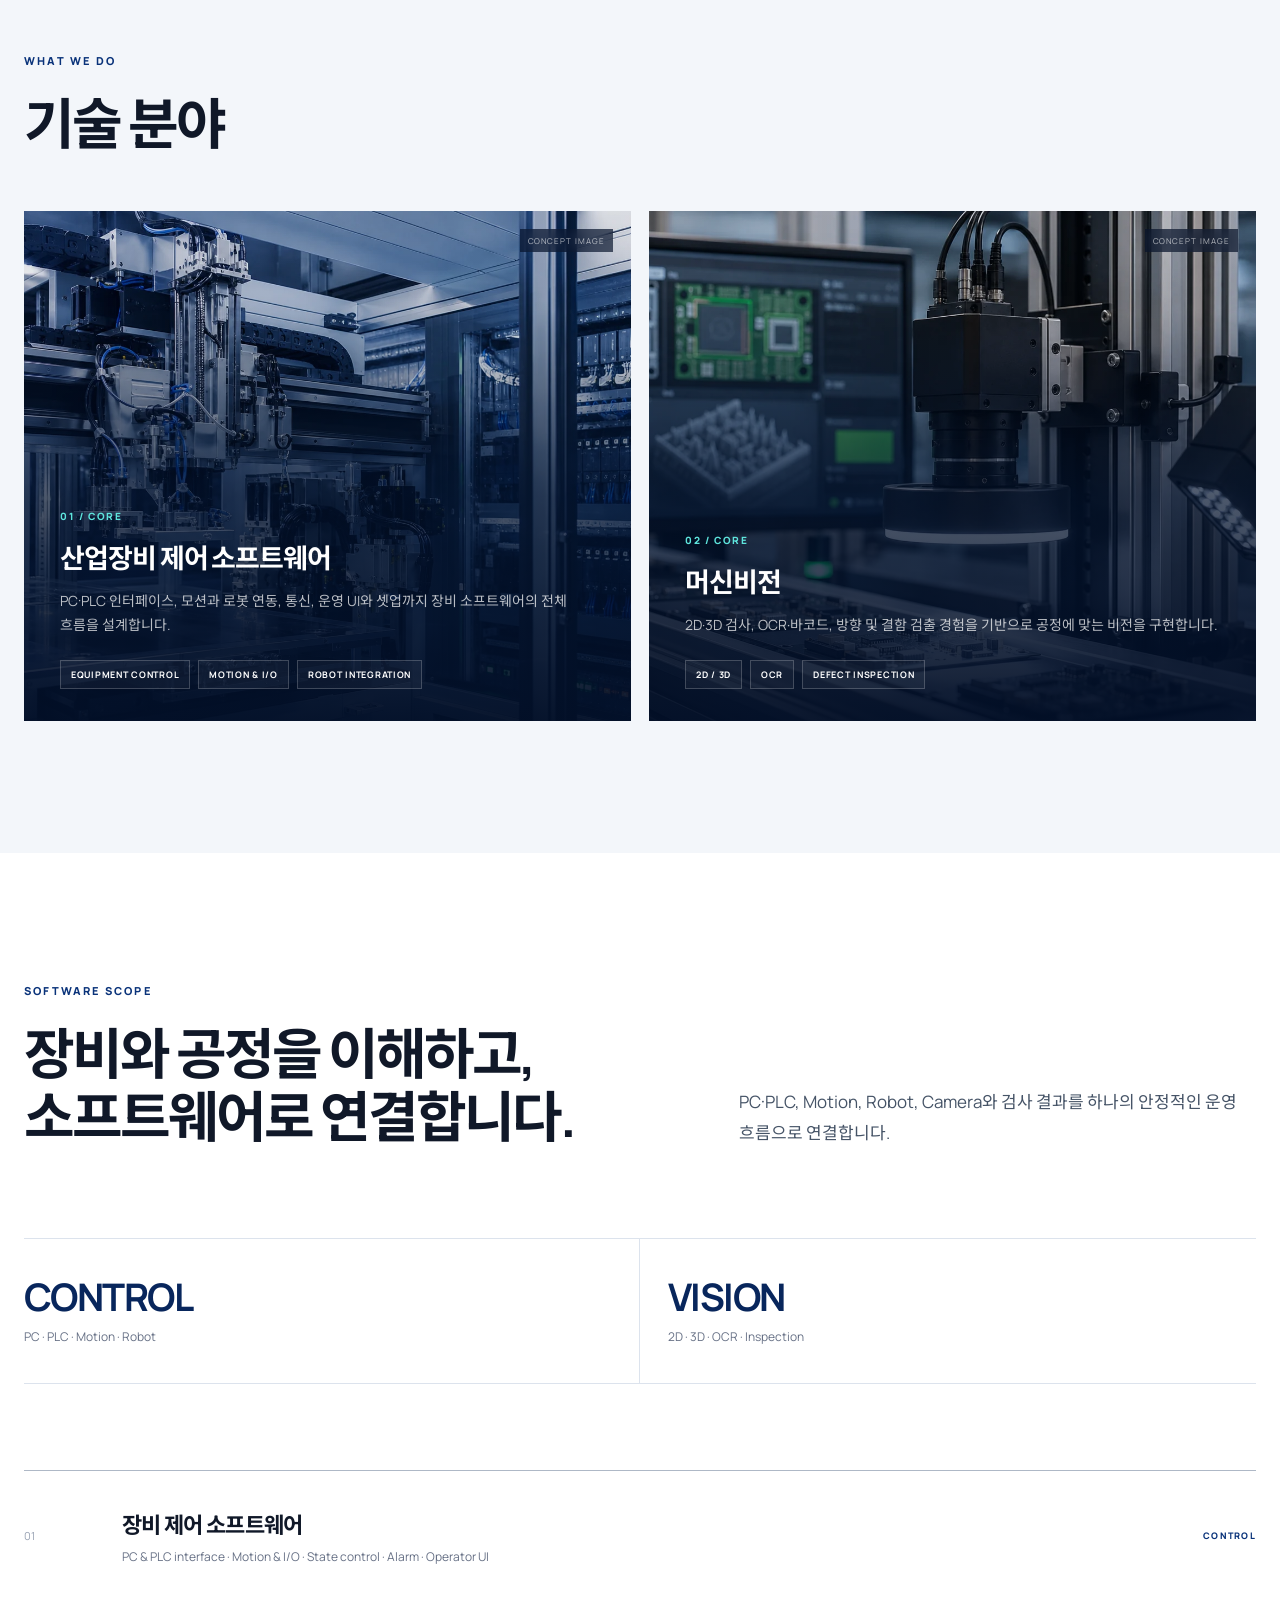
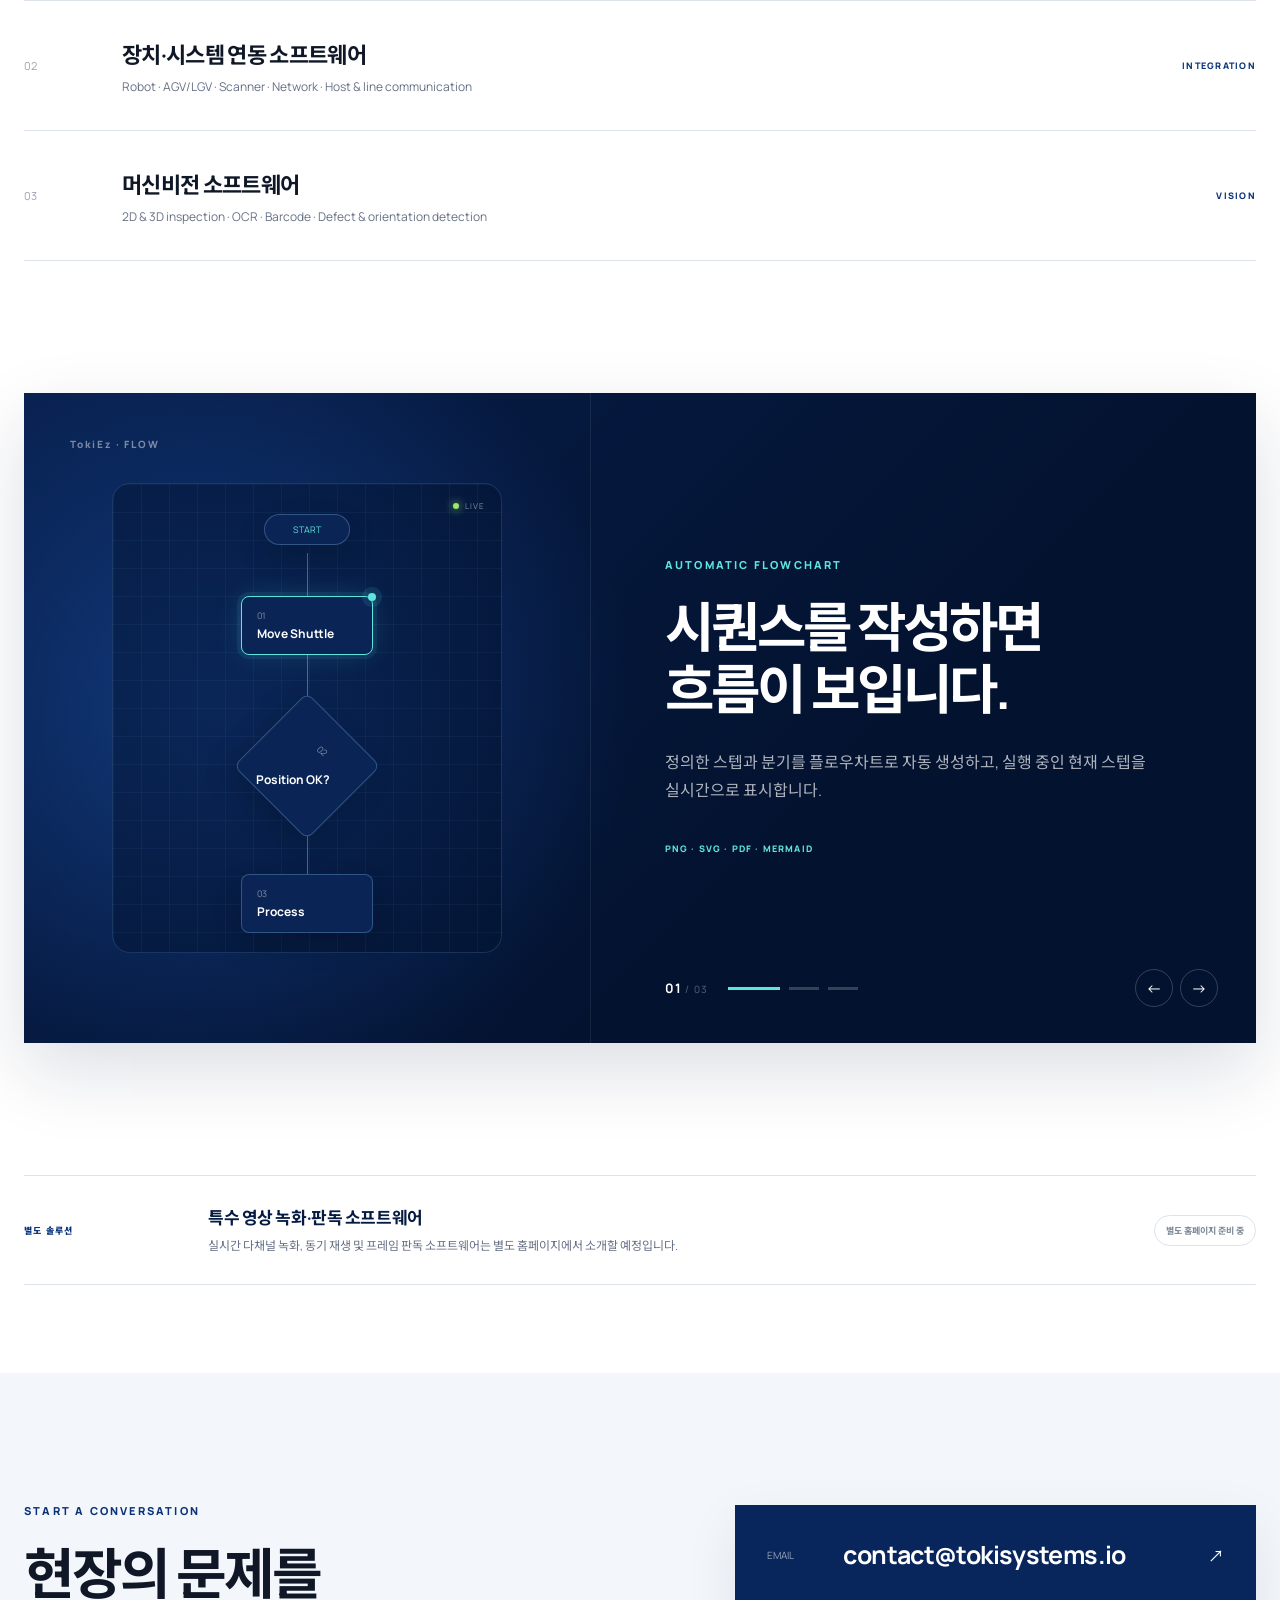
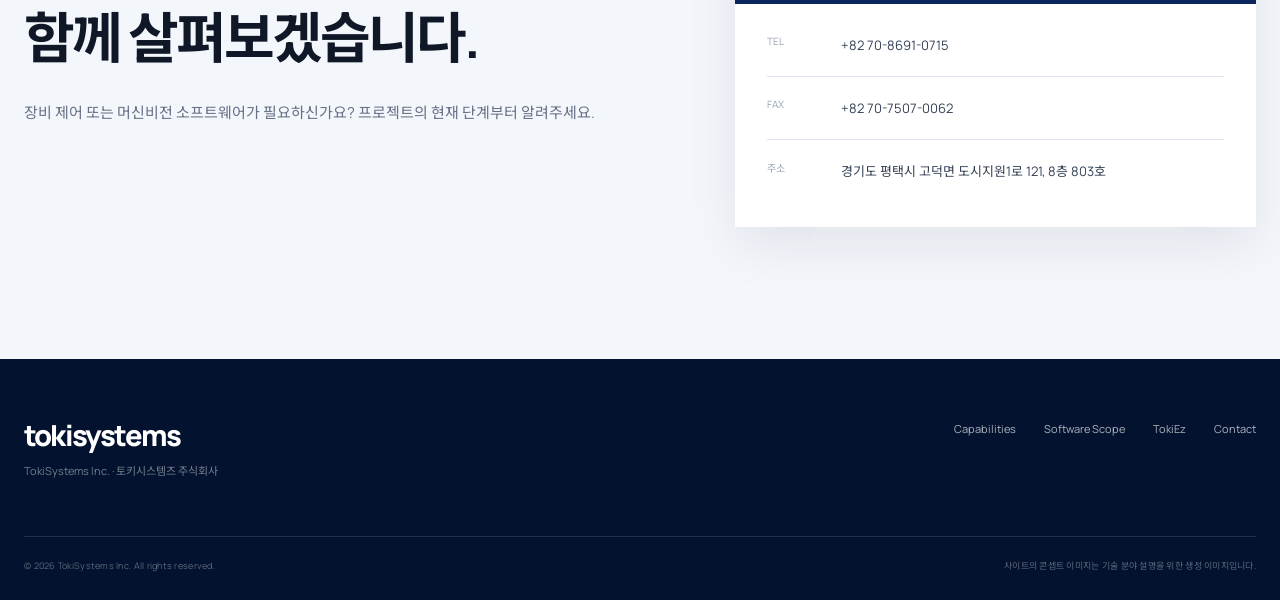
==== commit 5f8ef59e: "Match capability images to their services" ====
--- a/index.html
+++ b/index.html
@@ -140,7 +140,7 @@
 
           <div class="capability-grid">
             <article class="capability-card reveal">
-              <img src="assets/images/equipment-control.webp" alt="정밀 산업 장비 제어 콘셉트 이미지" />
+              <img src="assets/images/equipment-control-v2.webp" alt="정밀 산업 장비 제어 콘셉트 이미지" />
               <div class="card-gradient"></div>
               <div class="card-content">
                 <span class="card-index">01 / CORE</span>
@@ -155,7 +155,7 @@
             </article>
 
             <article class="capability-card reveal">
-              <img src="assets/images/machine-vision.webp" alt="전자 부품 머신비전 검사 콘셉트 이미지" />
+              <img src="assets/images/machine-vision-v2.webp" alt="전자 부품 머신비전 검사 콘셉트 이미지" />
               <div class="card-gradient"></div>
               <div class="card-content">
                 <span class="card-index">02 / CORE</span>
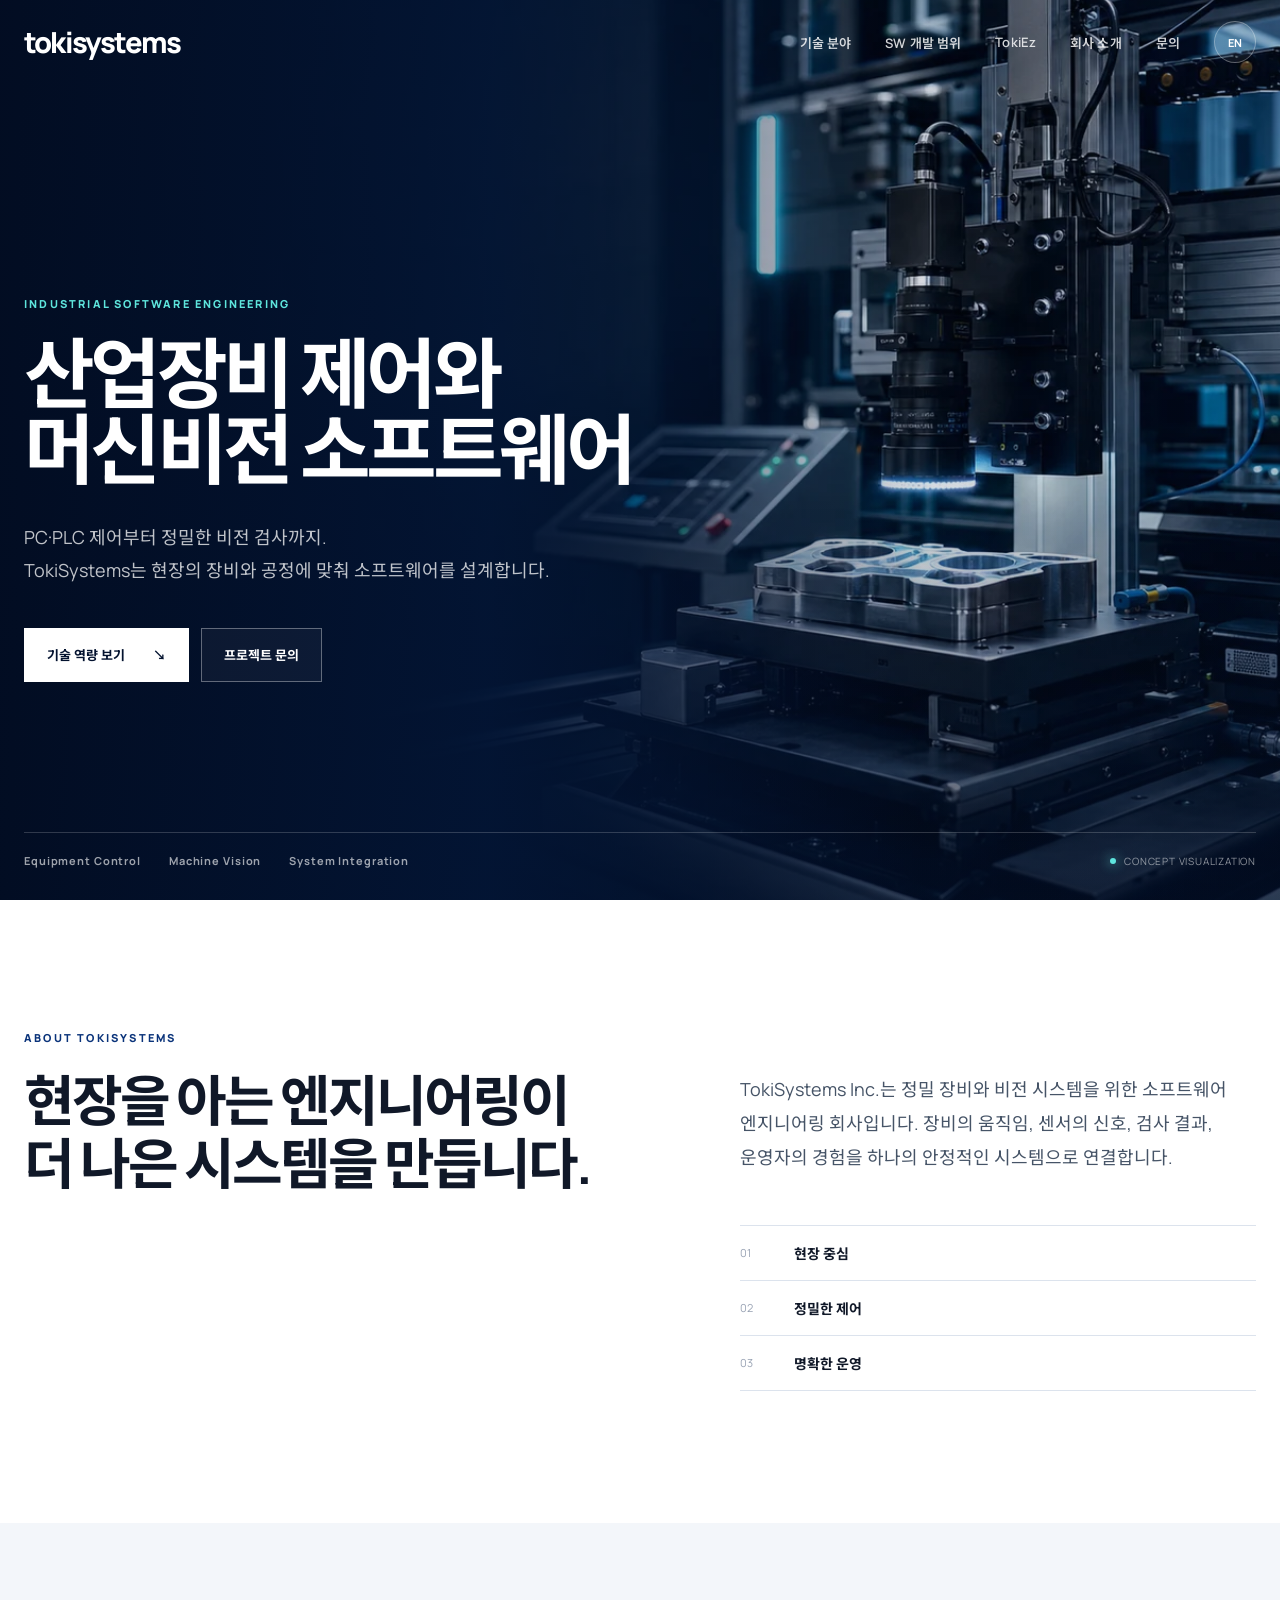
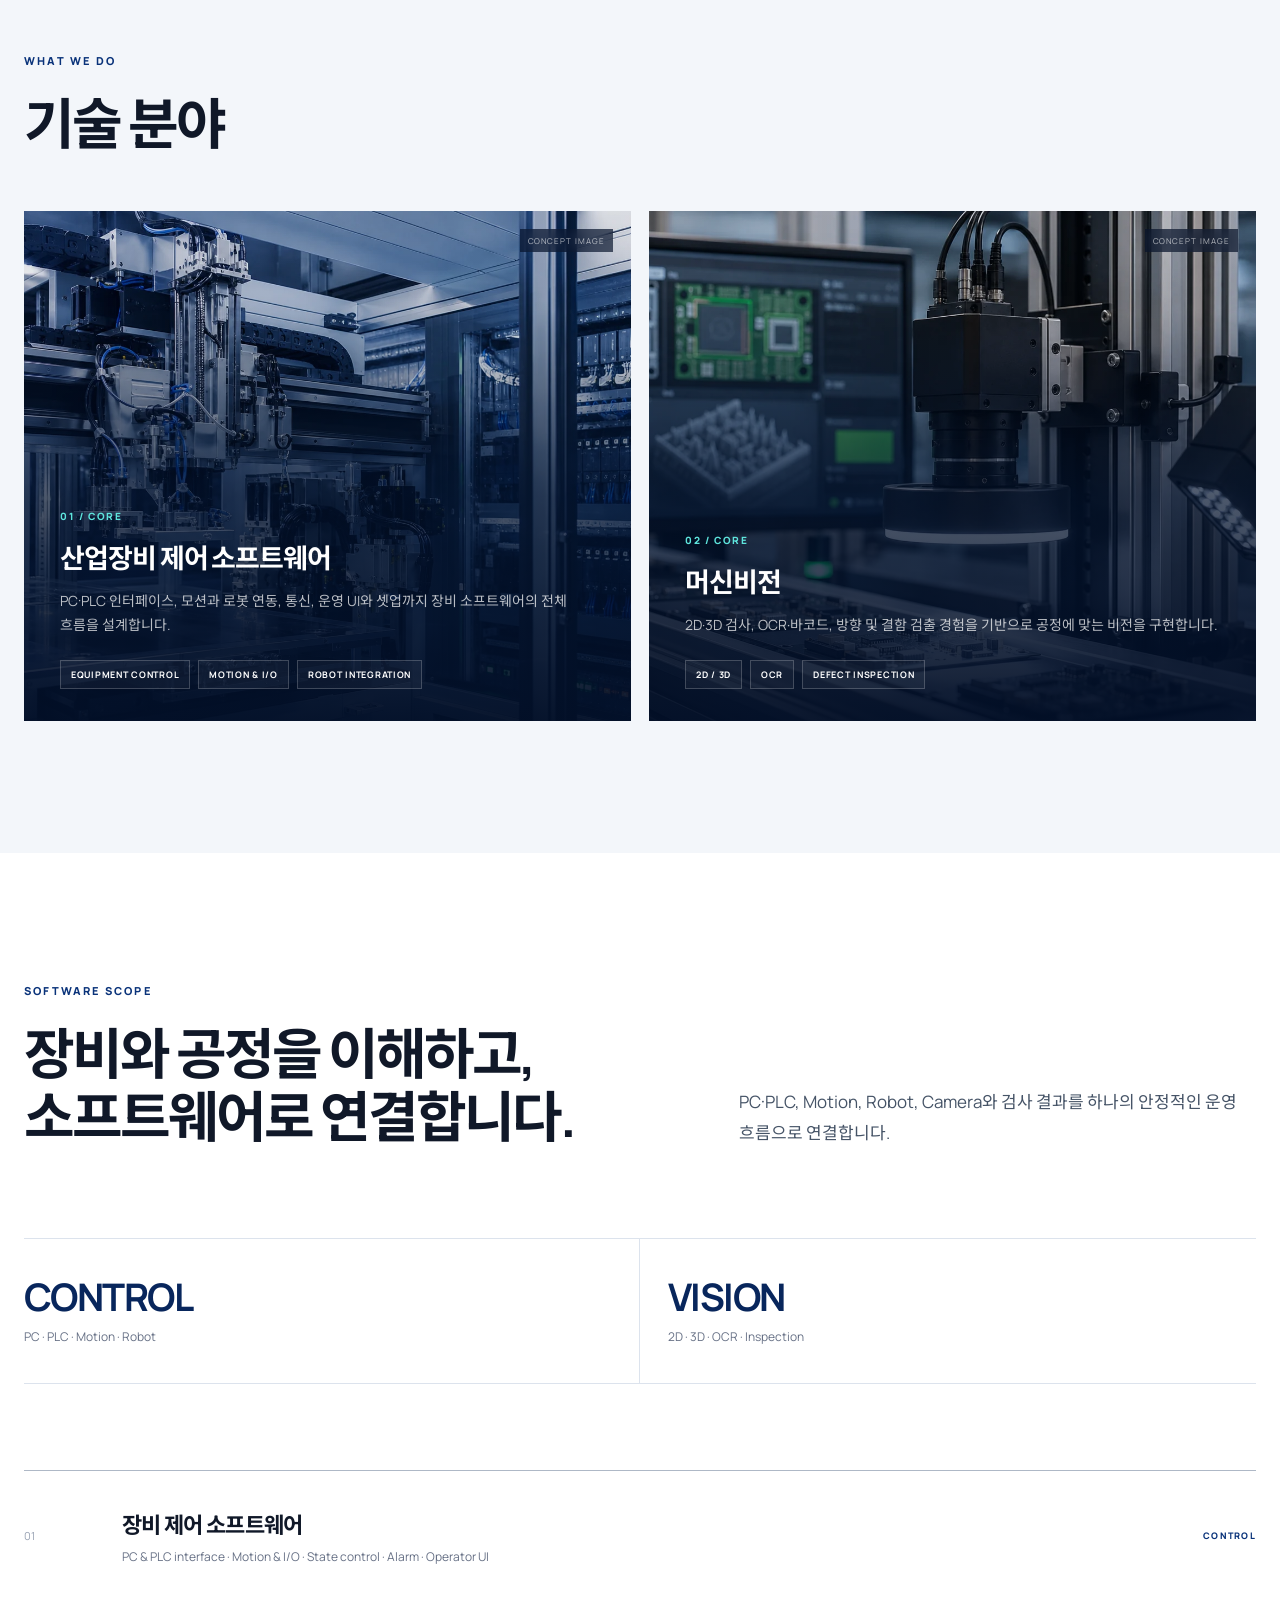
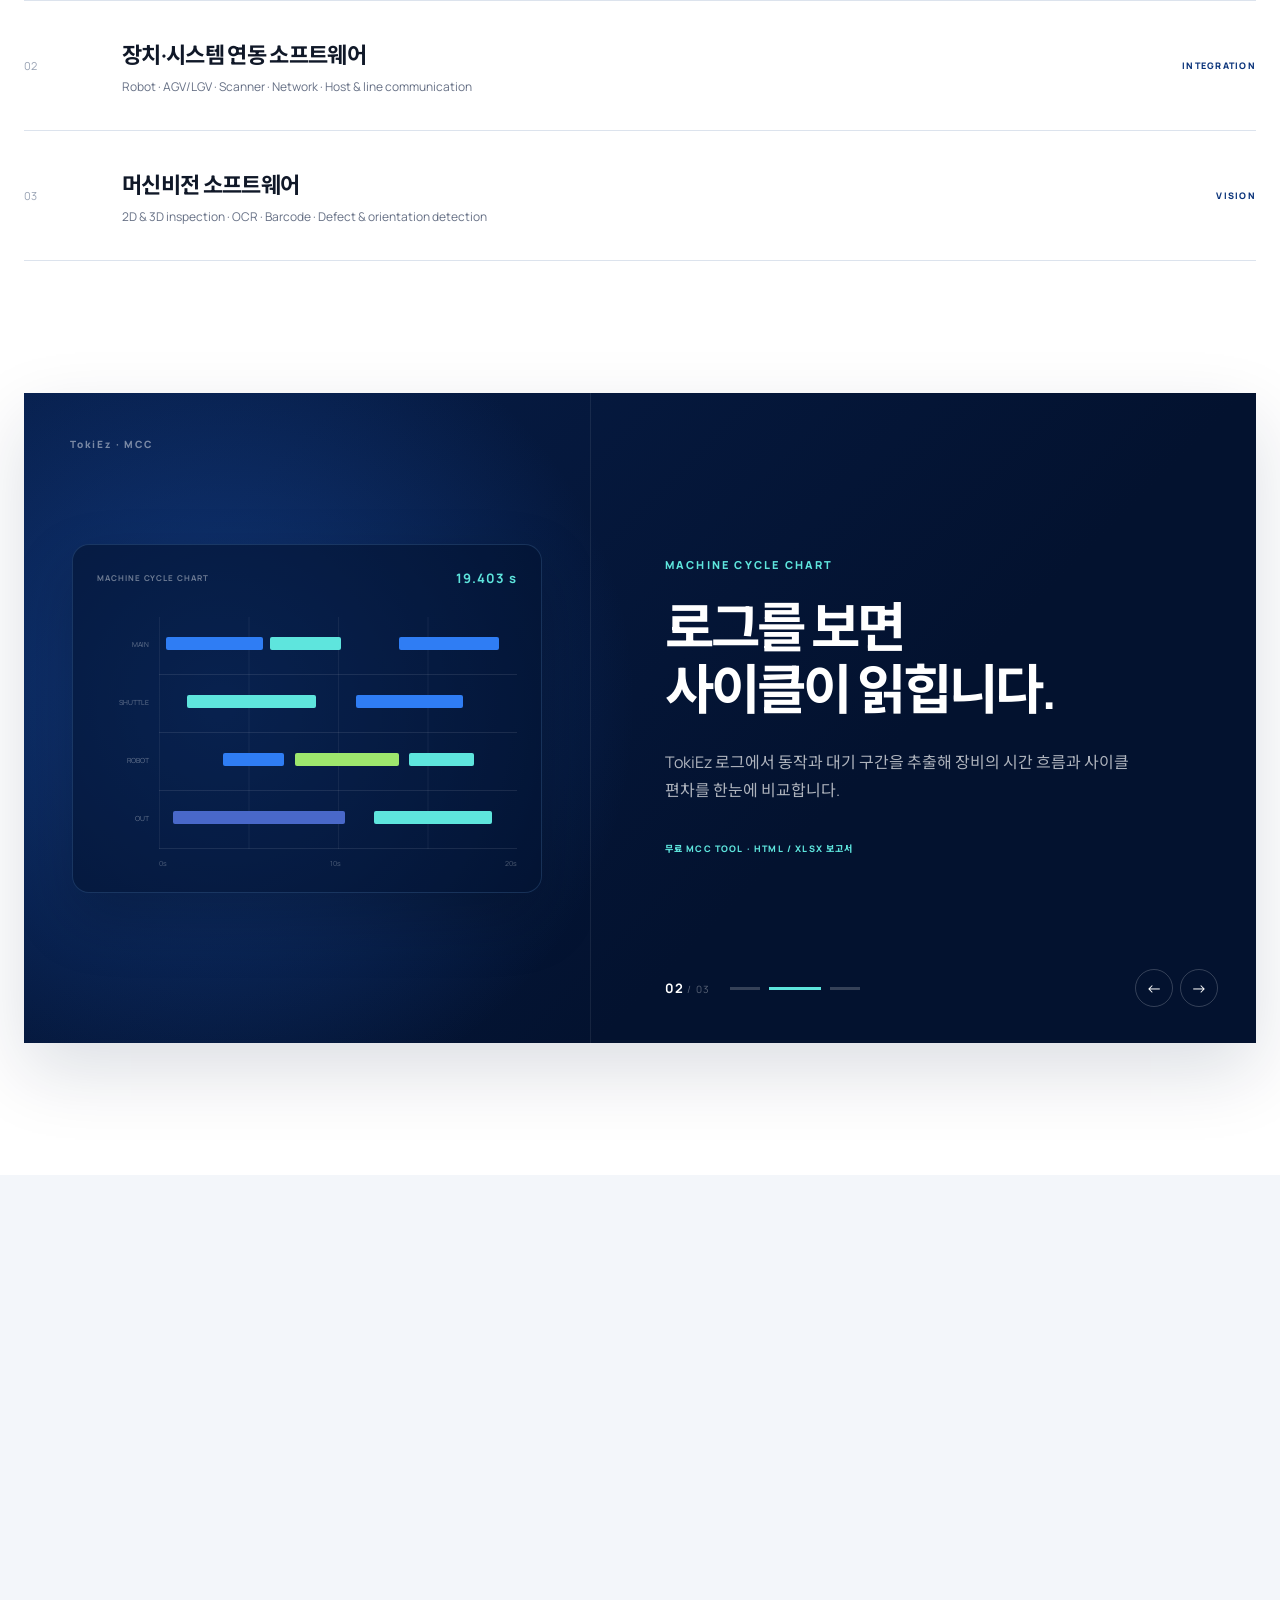
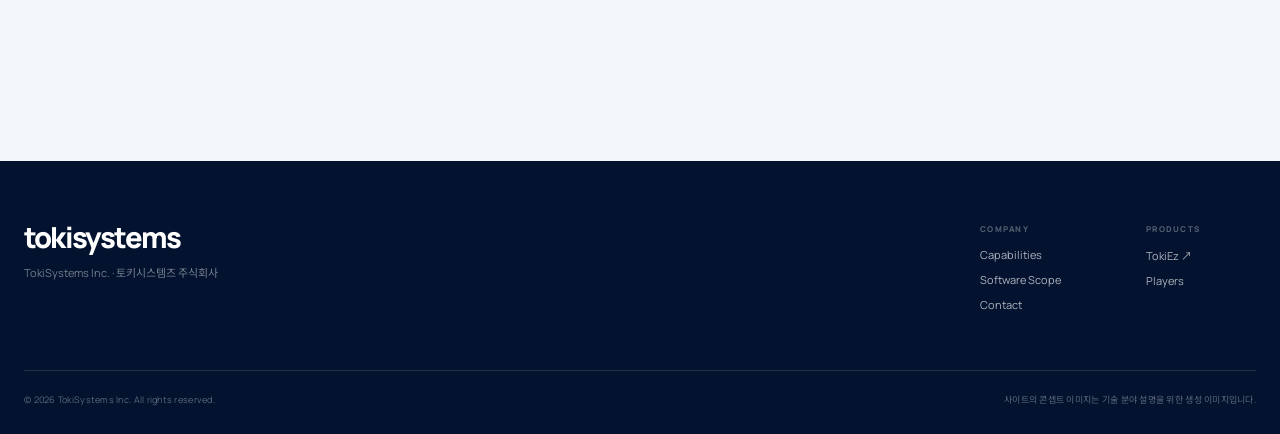
==== commit bf9c6af5: "Add public Players product page" ====
--- a/index.html
+++ b/index.html
@@ -296,27 +296,6 @@
         </div>
       </section>
 
-      <aside class="independent-solution" aria-labelledby="independent-solution-title">
-        <div class="container">
-          <div class="independent-solution-row reveal">
-            <span class="independent-solution-label">
-              <span class="lang-ko">별도 솔루션</span><span class="lang-en">Independent Solution</span>
-            </span>
-            <div>
-              <h3 id="independent-solution-title">
-                <span class="lang-ko">특수 영상 녹화·판독 소프트웨어</span>
-                <span class="lang-en">Specialized Video Recording &amp; Review</span>
-              </h3>
-              <p class="lang-ko">실시간 다채널 녹화, 동기 재생 및 프레임 판독 소프트웨어는 별도 홈페이지에서 소개할 예정입니다.</p>
-              <p class="lang-en">Real-time multi-channel recording, synchronized replay, and frame review software will be presented on a dedicated website.</p>
-            </div>
-            <span class="independent-solution-status">
-              <span class="lang-ko">별도 홈페이지 준비 중</span><span class="lang-en">Dedicated site coming soon</span>
-            </span>
-          </div>
-        </div>
-      </aside>
-
       <section class="contact section" id="contact">
         <div class="container contact-grid">
           <div class="contact-heading reveal">
@@ -346,8 +325,18 @@
           <a class="wordmark footer-wordmark" href="#top">tokisystems</a>
           <p>TokiSystems Inc. · 토키시스템즈 주식회사</p>
         </div>
-        <div class="footer-links">
-          <a href="#capabilities">Capabilities</a><a href="#software-scope">Software Scope</a><a href="#tokiez">TokiEz</a><a href="#contact">Contact</a>
+        <div class="footer-links footer-link-groups">
+          <div class="footer-link-group">
+            <span>COMPANY</span>
+            <a href="#capabilities">Capabilities</a>
+            <a href="#software-scope">Software Scope</a>
+            <a href="#contact">Contact</a>
+          </div>
+          <div class="footer-link-group">
+            <span>PRODUCTS</span>
+            <a href="https://tokiez.io" target="_blank" rel="noopener">TokiEz ↗</a>
+            <a href="players/">Players</a>
+          </div>
         </div>
       </div>
       <div class="container footer-bottom">
--- a/styles.css
+++ b/styles.css
@@ -162,12 +162,6 @@
 .mcc-row { position:relative; height:58px; margin-left:62px; border-bottom:1px solid rgba(255,255,255,.09); background-image:linear-gradient(90deg,rgba(255,255,255,.06) 1px,transparent 1px); background-size:25% 100% }.mcc-row em{position:absolute;right:calc(100% + 10px);top:23px;color:rgba(255,255,255,.38);font:normal 7px "Manrope",sans-serif}.mcc-row .bar{position:absolute;top:20px;height:13px;border-radius:2px;background:#2f7df4}.mcc-row .b1{left:2%;width:27%}.mcc-row .b2{left:31%;width:20%;background:#5ee5dd}.mcc-row .b3{left:67%;width:28%}.mcc-row .b4{left:8%;width:36%;background:#5ee5dd}.mcc-row .b5{left:55%;width:30%}.mcc-row .b6{left:18%;width:17%}.mcc-row .b7{left:38%;width:29%;background:#9de76d}.mcc-row .b8{left:70%;width:18%;background:#5ee5dd}.mcc-row .b9{left:4%;width:48%;background:#4968c9}.mcc-row .b10{left:60%;width:33%;background:#5ee5dd}.mcc-axis{display:flex;justify-content:space-between;margin:10px 0 0 62px;color:rgba(255,255,255,.3);font-size:7px}
 
 .framework-preview { width:min(82%,450px); }.framework-user,.framework-core{padding:20px;border:1px solid rgba(255,255,255,.13);border-radius:13px;background:rgba(3,18,47,.55)}.framework-user>span,.framework-core>span{display:block;margin-bottom:13px;color:rgba(255,255,255,.35);font-size:8px;letter-spacing:.15em}.framework-user{display:grid;grid-template-columns:repeat(3,1fr);gap:8px}.framework-user>span{grid-column:1/-1}.framework-user b,.framework-core b{padding:14px 8px;border:1px solid rgba(94,229,221,.2);border-radius:7px;color:var(--cyan-400);font-size:11px;text-align:center}.framework-arrow{display:block;width:1px;height:50px;margin:auto;background:linear-gradient(var(--cyan-400),rgba(94,229,221,.12));position:relative}.framework-arrow::after{content:"";position:absolute;left:-4px;bottom:0;width:7px;height:7px;border-right:1px solid var(--cyan-400);border-bottom:1px solid var(--cyan-400);transform:rotate(45deg)}.framework-core{display:grid;grid-template-columns:repeat(2,1fr);gap:8px;border-color:rgba(94,229,221,.36);background:rgba(14,50,83,.72)}.framework-core>span{grid-column:1/-1}.framework-core b{color:white;background:rgba(255,255,255,.035)}.simulation-badge{width:max-content;margin:18px auto 0;padding:7px 11px;border:1px solid rgba(157,231,109,.28);border-radius:20px;color:#9de76d;font-size:8px;letter-spacing:.1em}.simulation-badge i{display:inline-block;width:6px;height:6px;margin-right:7px;border-radius:50%;background:#9de76d;box-shadow:0 0 8px #9de76d}
-.independent-solution { padding: 0 0 88px; background: white; }
-.independent-solution-row { display: grid; grid-template-columns: 150px 1fr auto; gap: 34px; align-items: center; padding: 28px 0; border-top: 1px solid var(--line); border-bottom: 1px solid var(--line); }
-.independent-solution-label { color: var(--navy-700); font-size: 9px; font-weight: 800; letter-spacing: .14em; text-transform: uppercase; }
-.independent-solution h3 { margin: 0 0 7px; color: var(--navy-900); font-size: 17px; letter-spacing: -.025em; }
-.independent-solution p { margin: 0; color: var(--muted); font-size: 12px; line-height: 1.65; }
-.independent-solution-status { padding: 8px 11px; border: 1px solid var(--line); border-radius: 999px; color: #7d8998; font-size: 9px; font-weight: 700; white-space: nowrap; }
 
 .contact { background: var(--soft); }
 .contact-grid { display: grid; grid-template-columns: 1fr .88fr; gap: 120px; align-items: start; }
@@ -186,7 +180,11 @@
 .footer-main { display: flex; justify-content: space-between; align-items: flex-start; padding-bottom: 58px; }
 .footer-wordmark { display: inline-block; margin-bottom: 12px; }
 .footer-main p { margin: 0; color: rgba(255,255,255,.45); font-size: 11px; }
-.footer-links { display: flex; gap: 28px; color: rgba(255,255,255,.68); font-size: 11px; }
+.footer-links { display: flex; gap: 56px; color: rgba(255,255,255,.68); font-size: 11px; }
+.footer-link-group { display: grid; align-content: start; gap: 10px; min-width: 110px; }
+.footer-link-group > span { margin-bottom: 3px; color: rgba(255,255,255,.32); font-size: 8px; font-weight: 800; letter-spacing: .16em; }
+.footer-link-group a { width: max-content; transition: color .2s; }
+.footer-link-group a:hover { color: white; }
 .footer-bottom { display: flex; justify-content: space-between; gap: 20px; padding-top: 22px; border-top: 1px solid rgba(255,255,255,.12); color: rgba(255,255,255,.36); font-size: 9px; letter-spacing: .03em; }
 
 .reveal { opacity: 0; transform: translateY(20px); transition: opacity .75s ease, transform .75s ease; }
@@ -203,8 +201,6 @@
   .capability-grid { grid-template-columns: 1fr; }
   .capability-card, .capability-card-wide { grid-column: auto; min-height: 530px; }
   .tokiez-slide { grid-template-columns: 1fr; }
-  .independent-solution-row { grid-template-columns: 130px 1fr; }
-  .independent-solution-status { grid-column: 2; width: max-content; }
   .tokiez-visual { min-height: 390px; }
   .tokiez-copy { max-width: none; padding: 54px 48px 100px; }
   .tokiez-controls { left: 48px; right: 38px; }  .contact-card { max-width: 700px; }
@@ -234,9 +230,6 @@
   .capability-card-wide .card-content, .card-content { left: 24px; right: 24px; bottom: 25px; }
   .capability-card-wide .card-content h3, .card-content h3 { font-size: 25px; }
   .stats { grid-template-columns: 1fr; margin: 64px 0; }
-  .independent-solution { padding-bottom: 64px; }
-  .independent-solution-row { grid-template-columns: 1fr; gap: 12px; padding: 24px 0; }
-  .independent-solution-status { grid-column: auto; margin-top: 5px; }
   .stats > div, .stats > div:first-child { padding: 24px 0; border-right: 0; border-bottom: 1px solid var(--line); }
   .stats > div:last-child { border-bottom: 0; }
   .experience-row { grid-template-columns: 34px 1fr; gap: 14px; padding: 26px 0; }
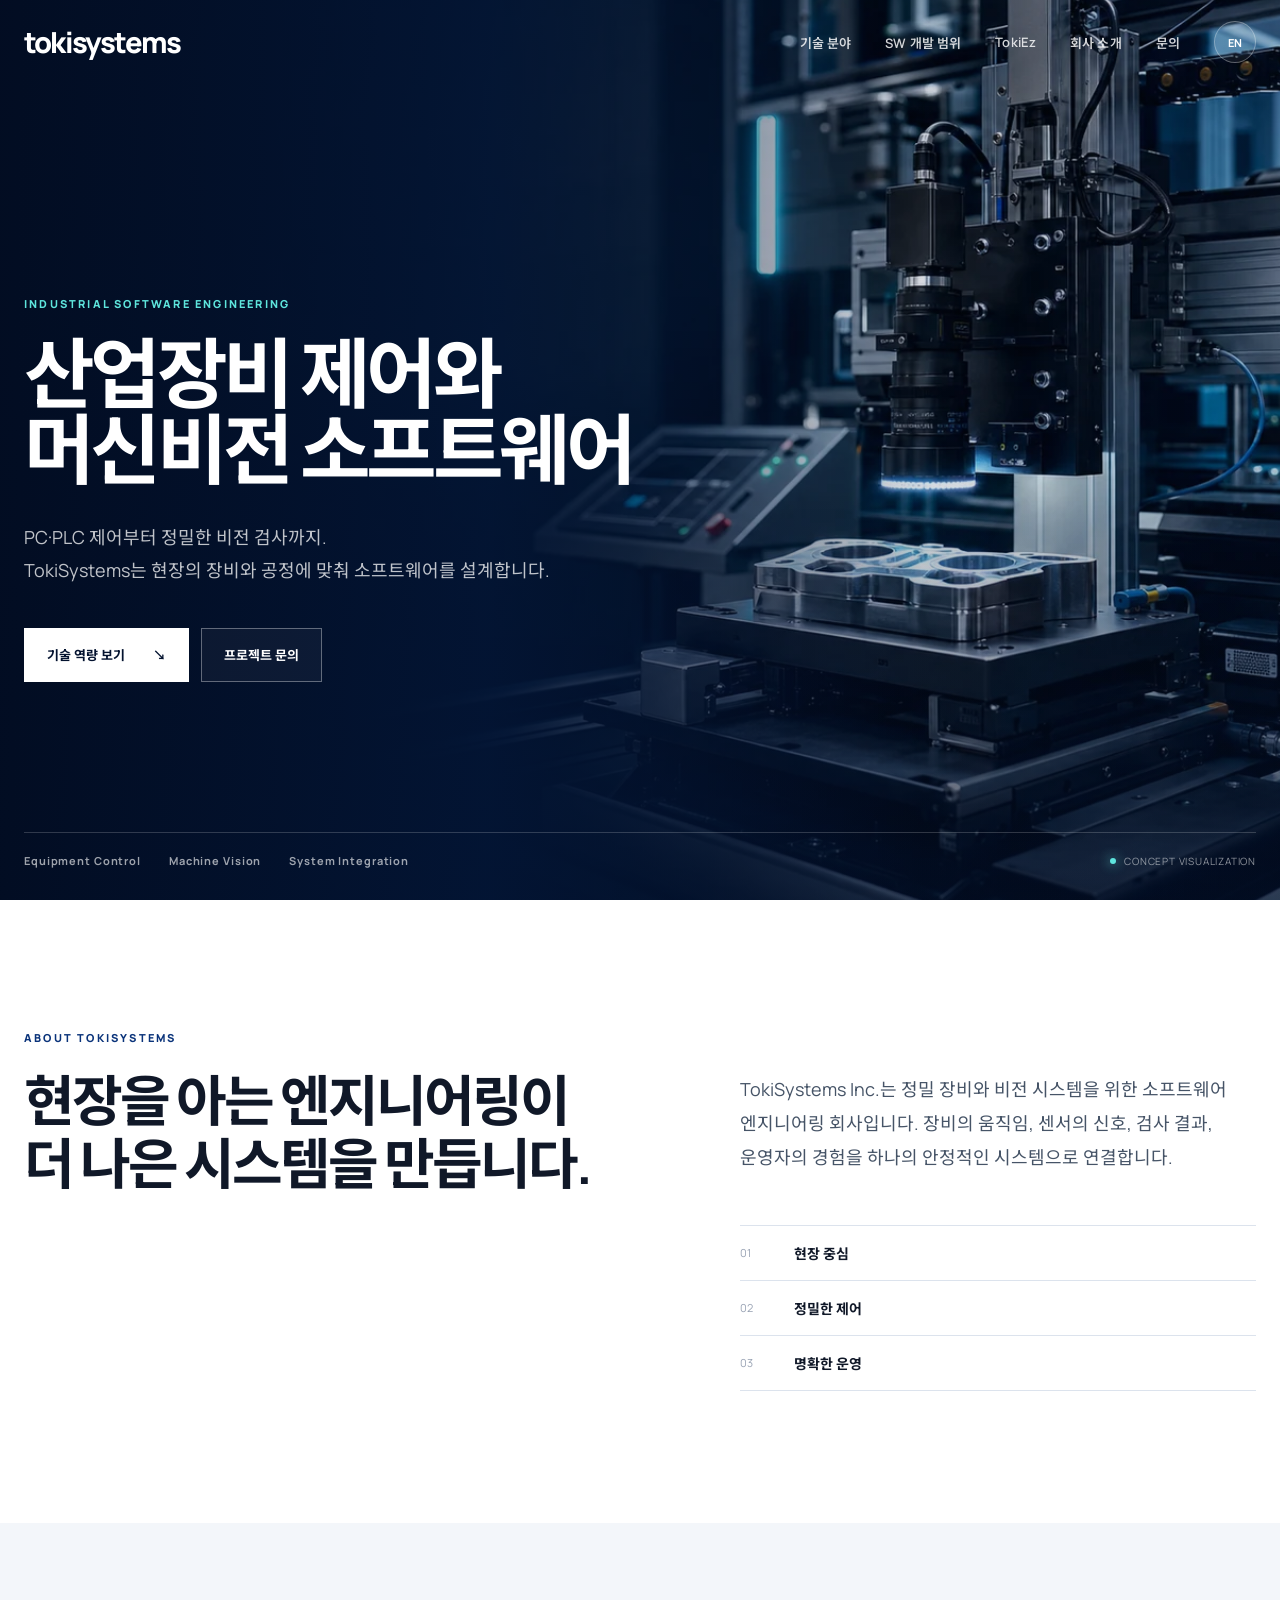
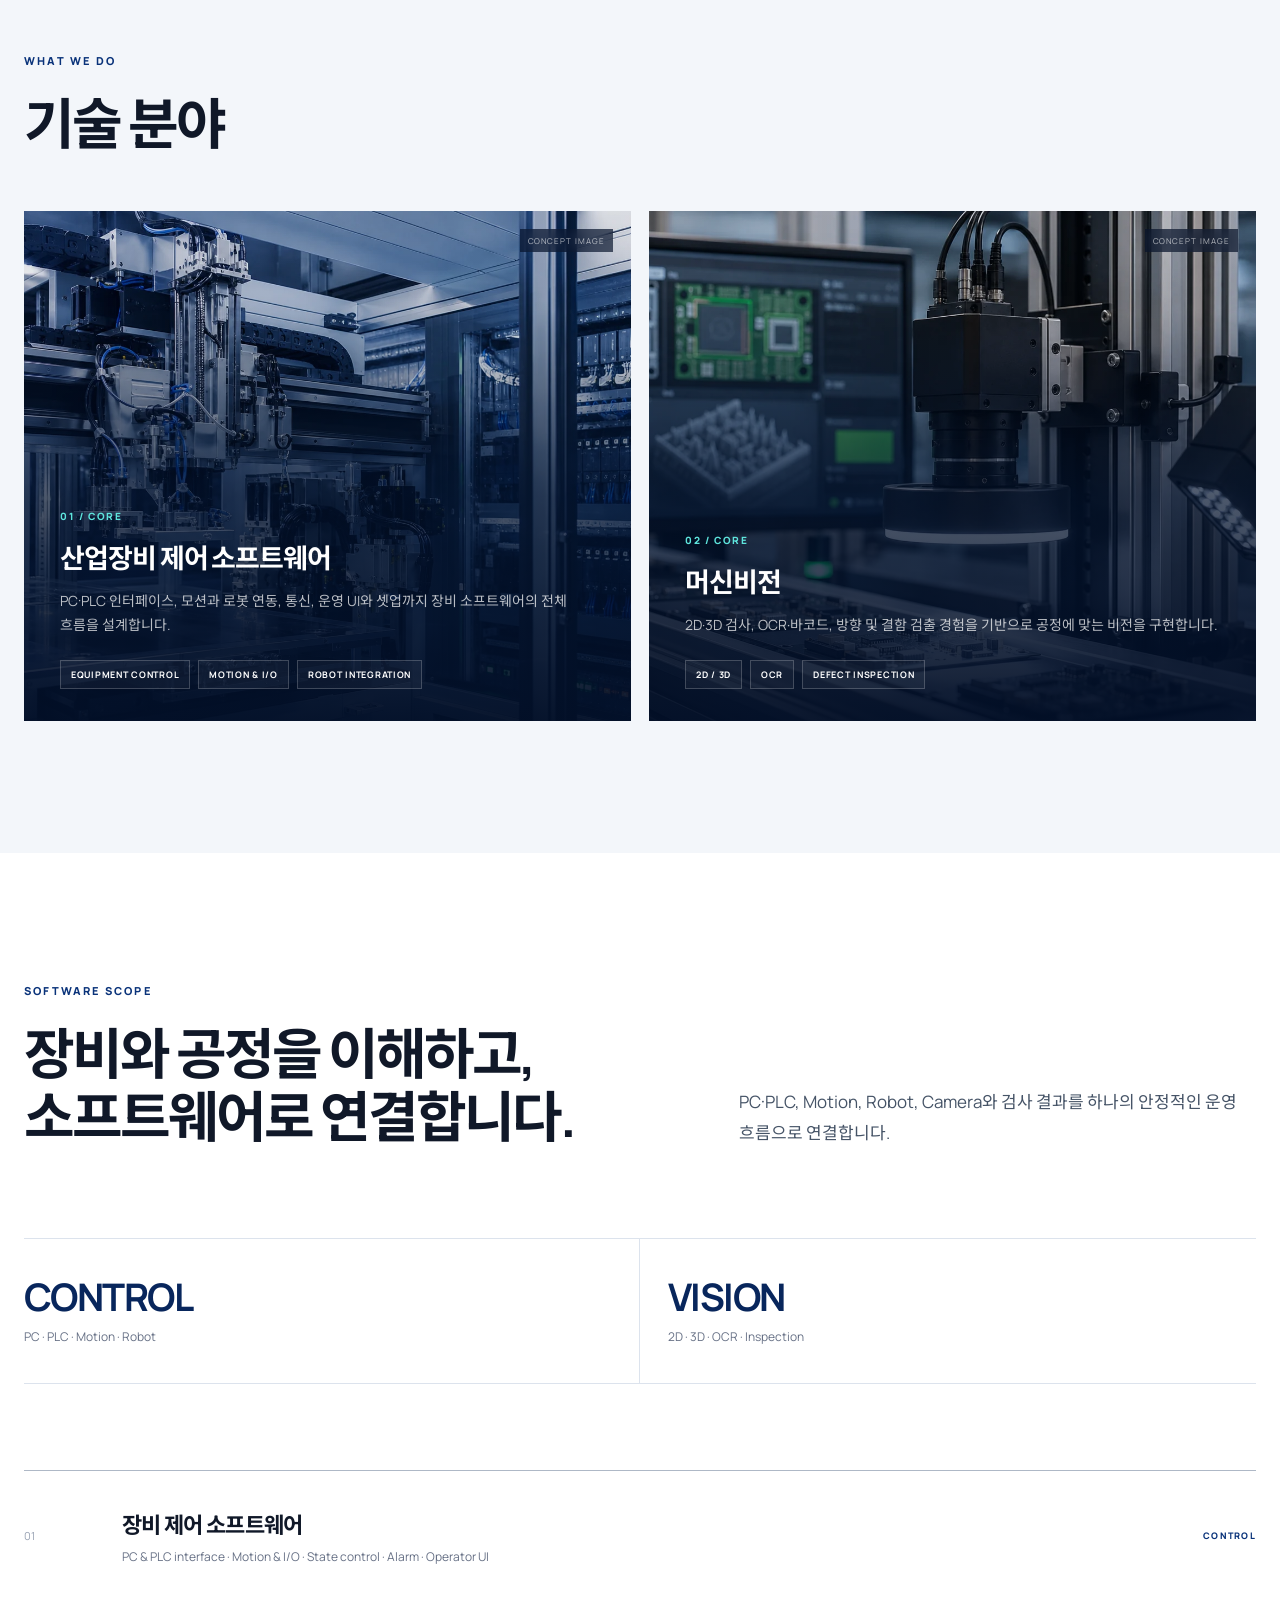
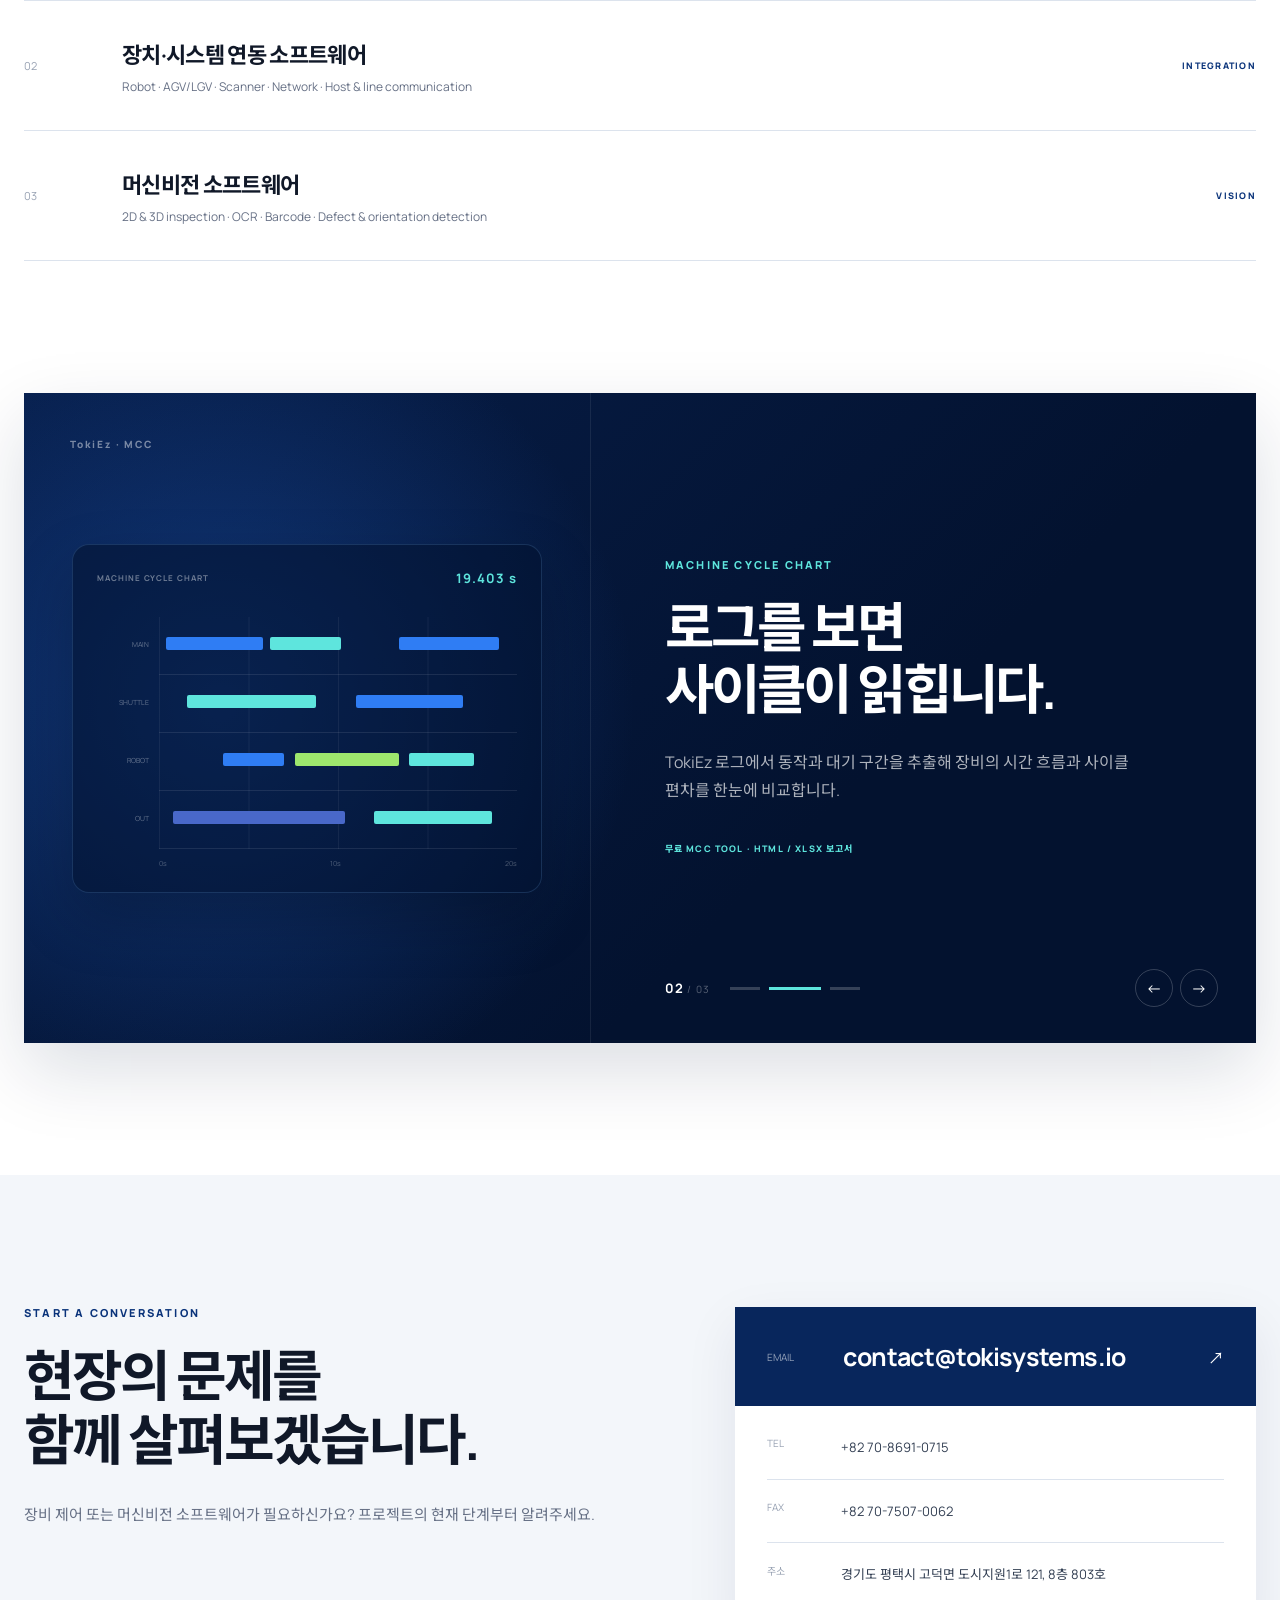
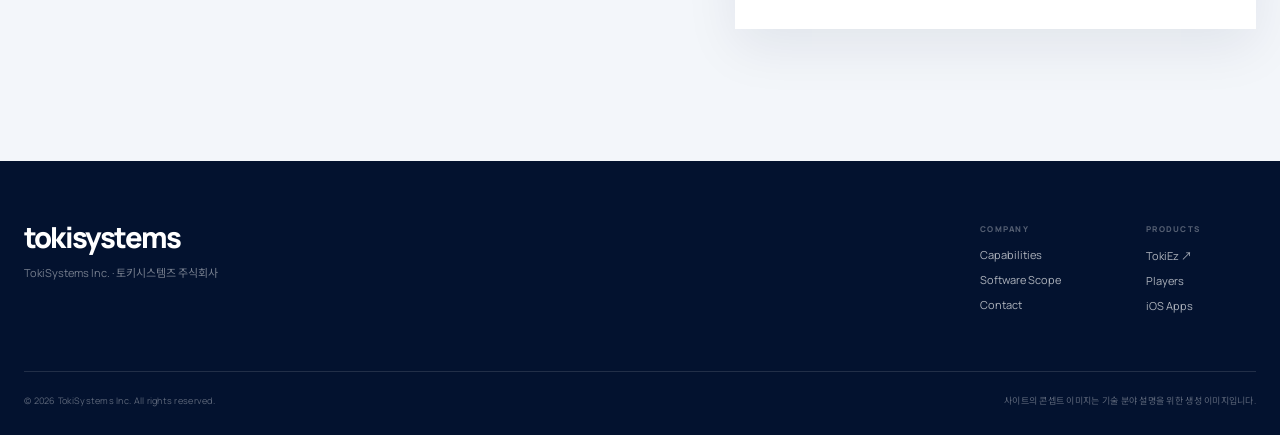
==== commit e2029fcb: "Add iOS apps overview page" ====
--- a/index.html
+++ b/index.html
@@ -336,6 +336,7 @@
             <span>PRODUCTS</span>
             <a href="https://tokiez.io" target="_blank" rel="noopener">TokiEz ↗</a>
             <a href="players/">Players</a>
+            <a href="apps/">iOS Apps</a>
           </div>
         </div>
       </div>
@@ -352,4 +353,3 @@
 
 
 
-
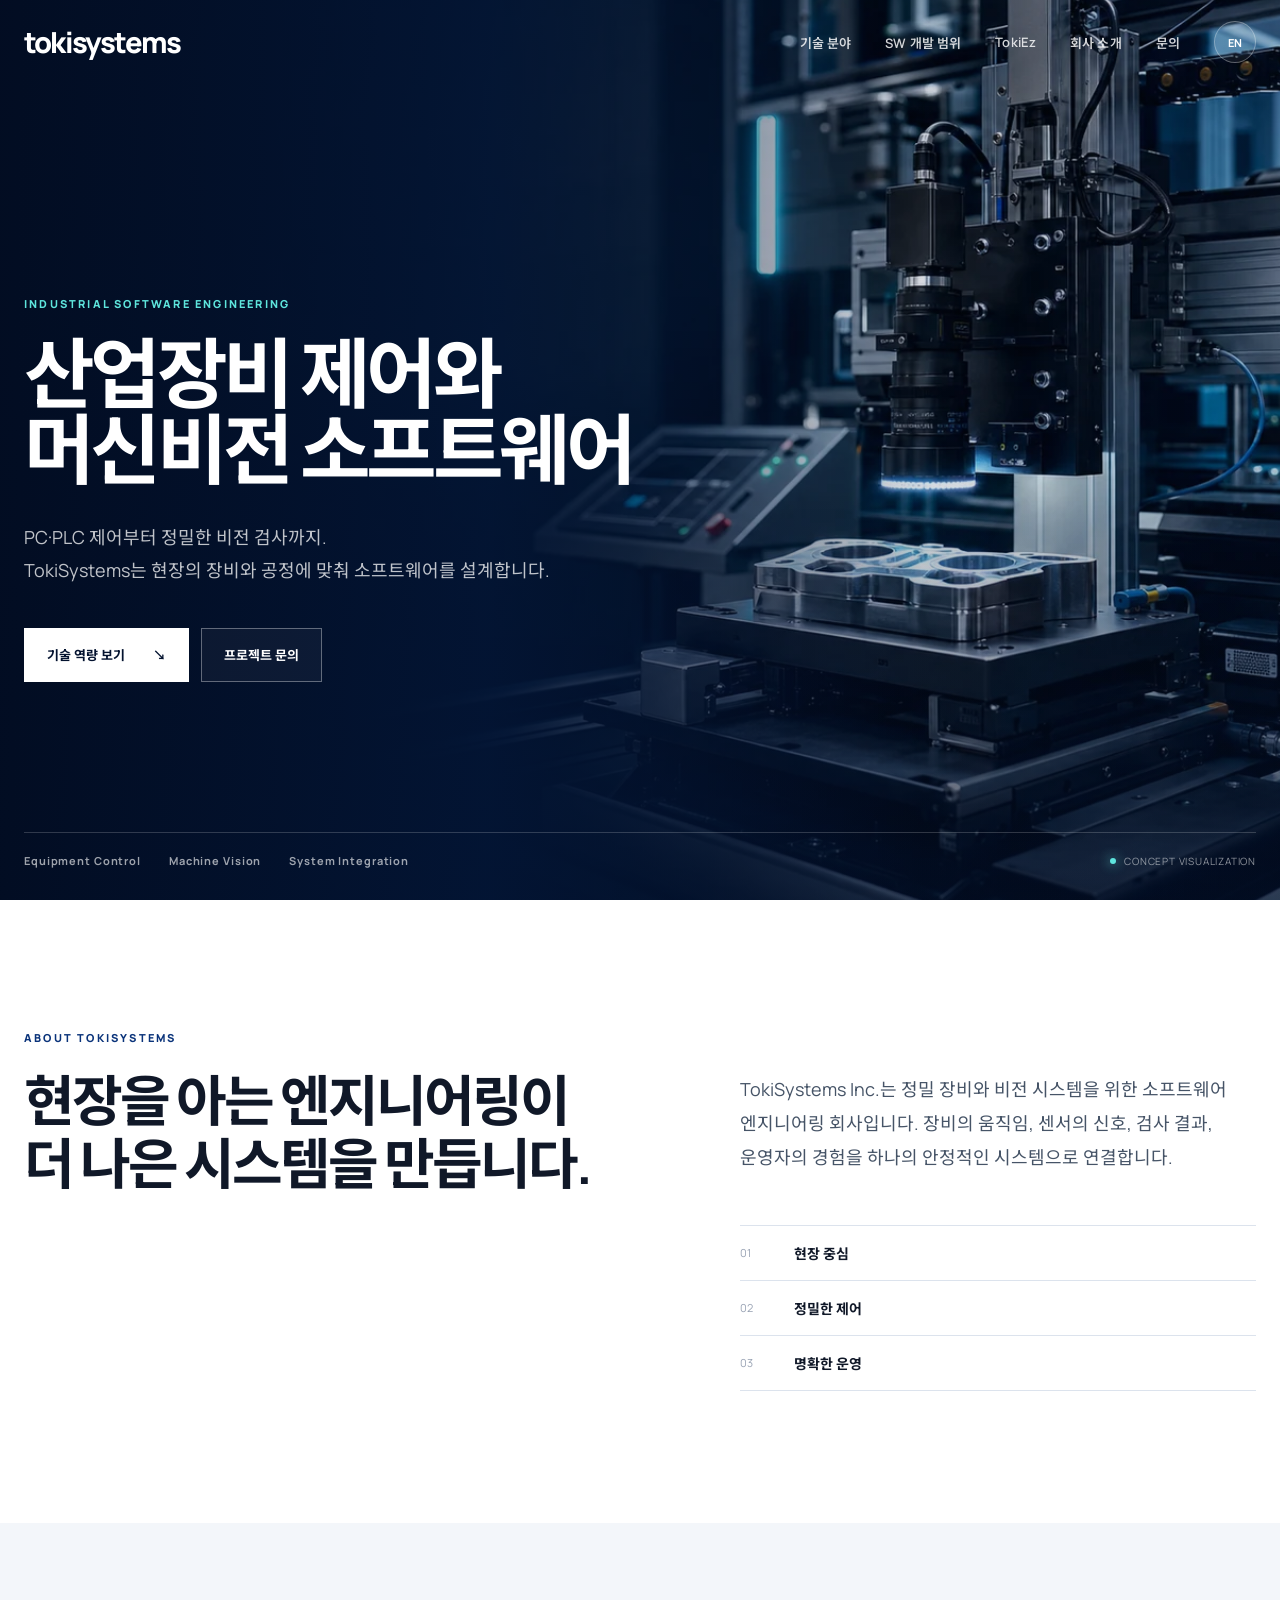
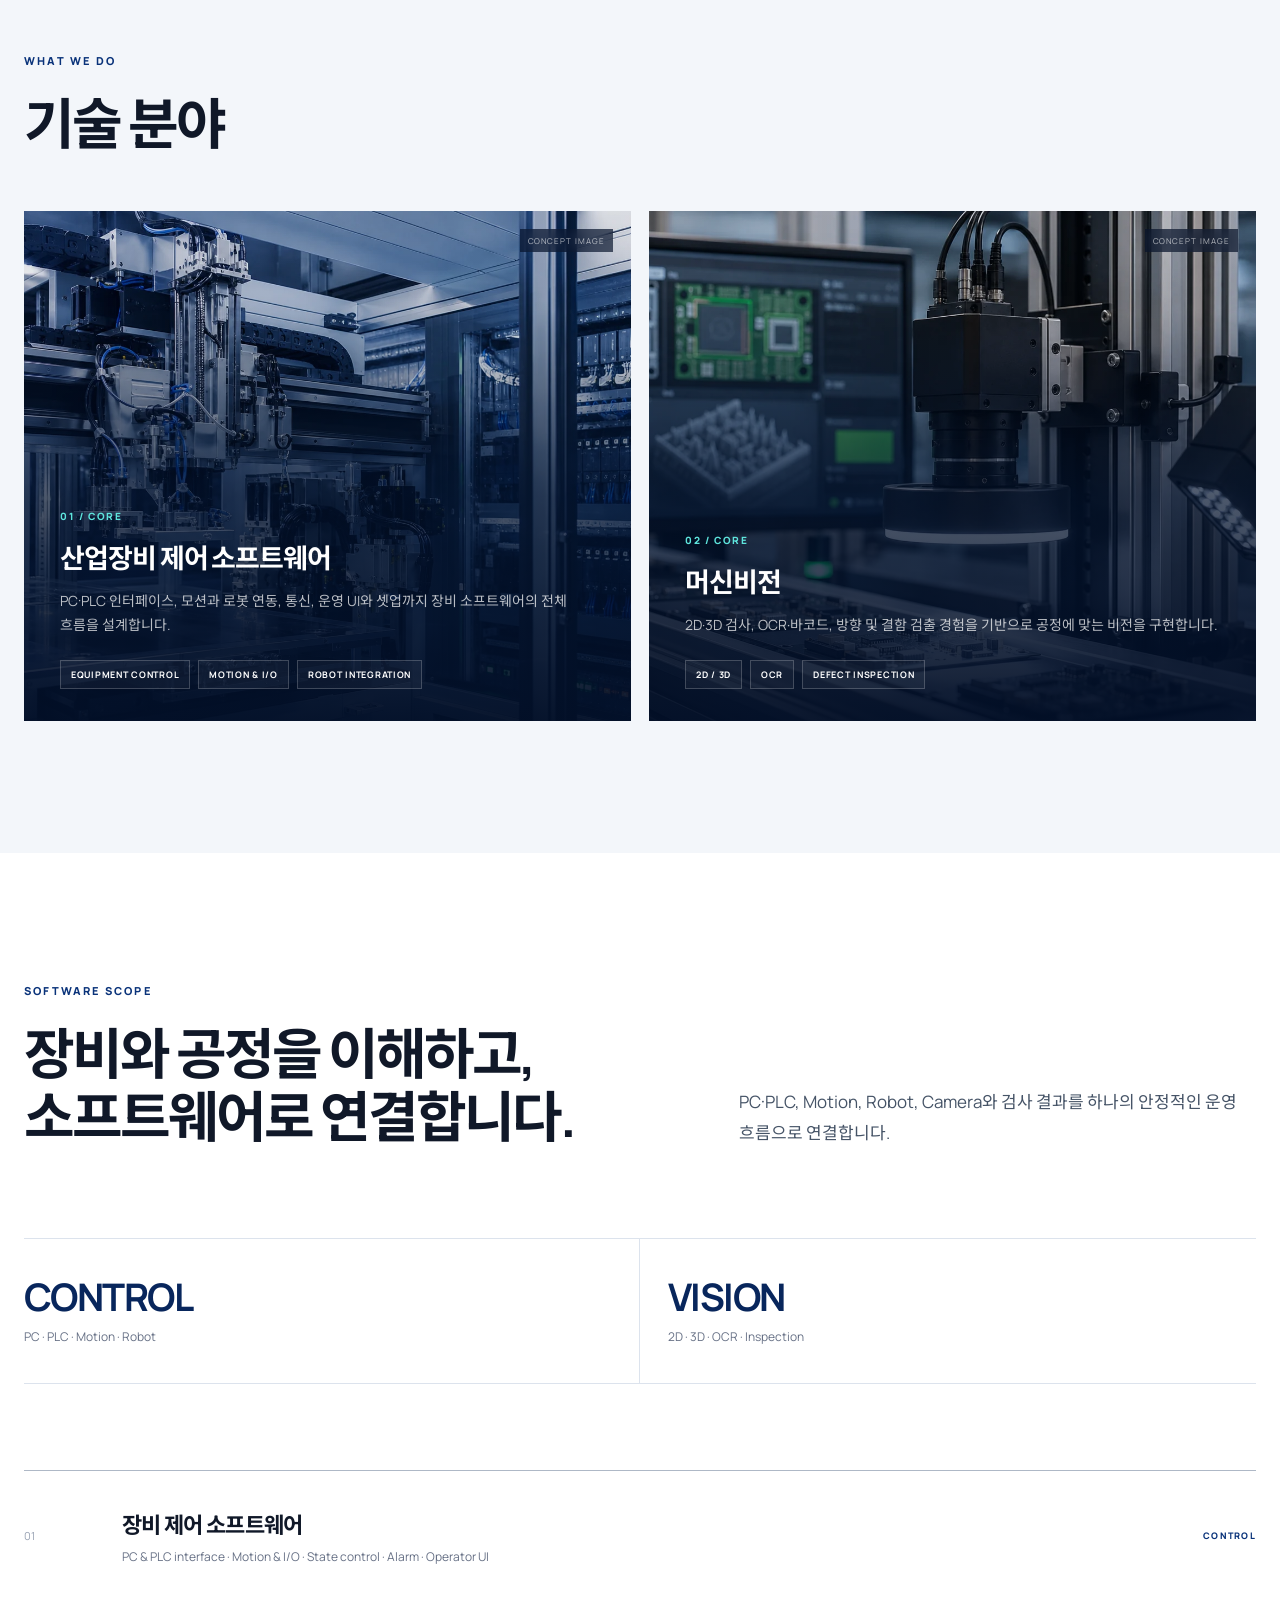
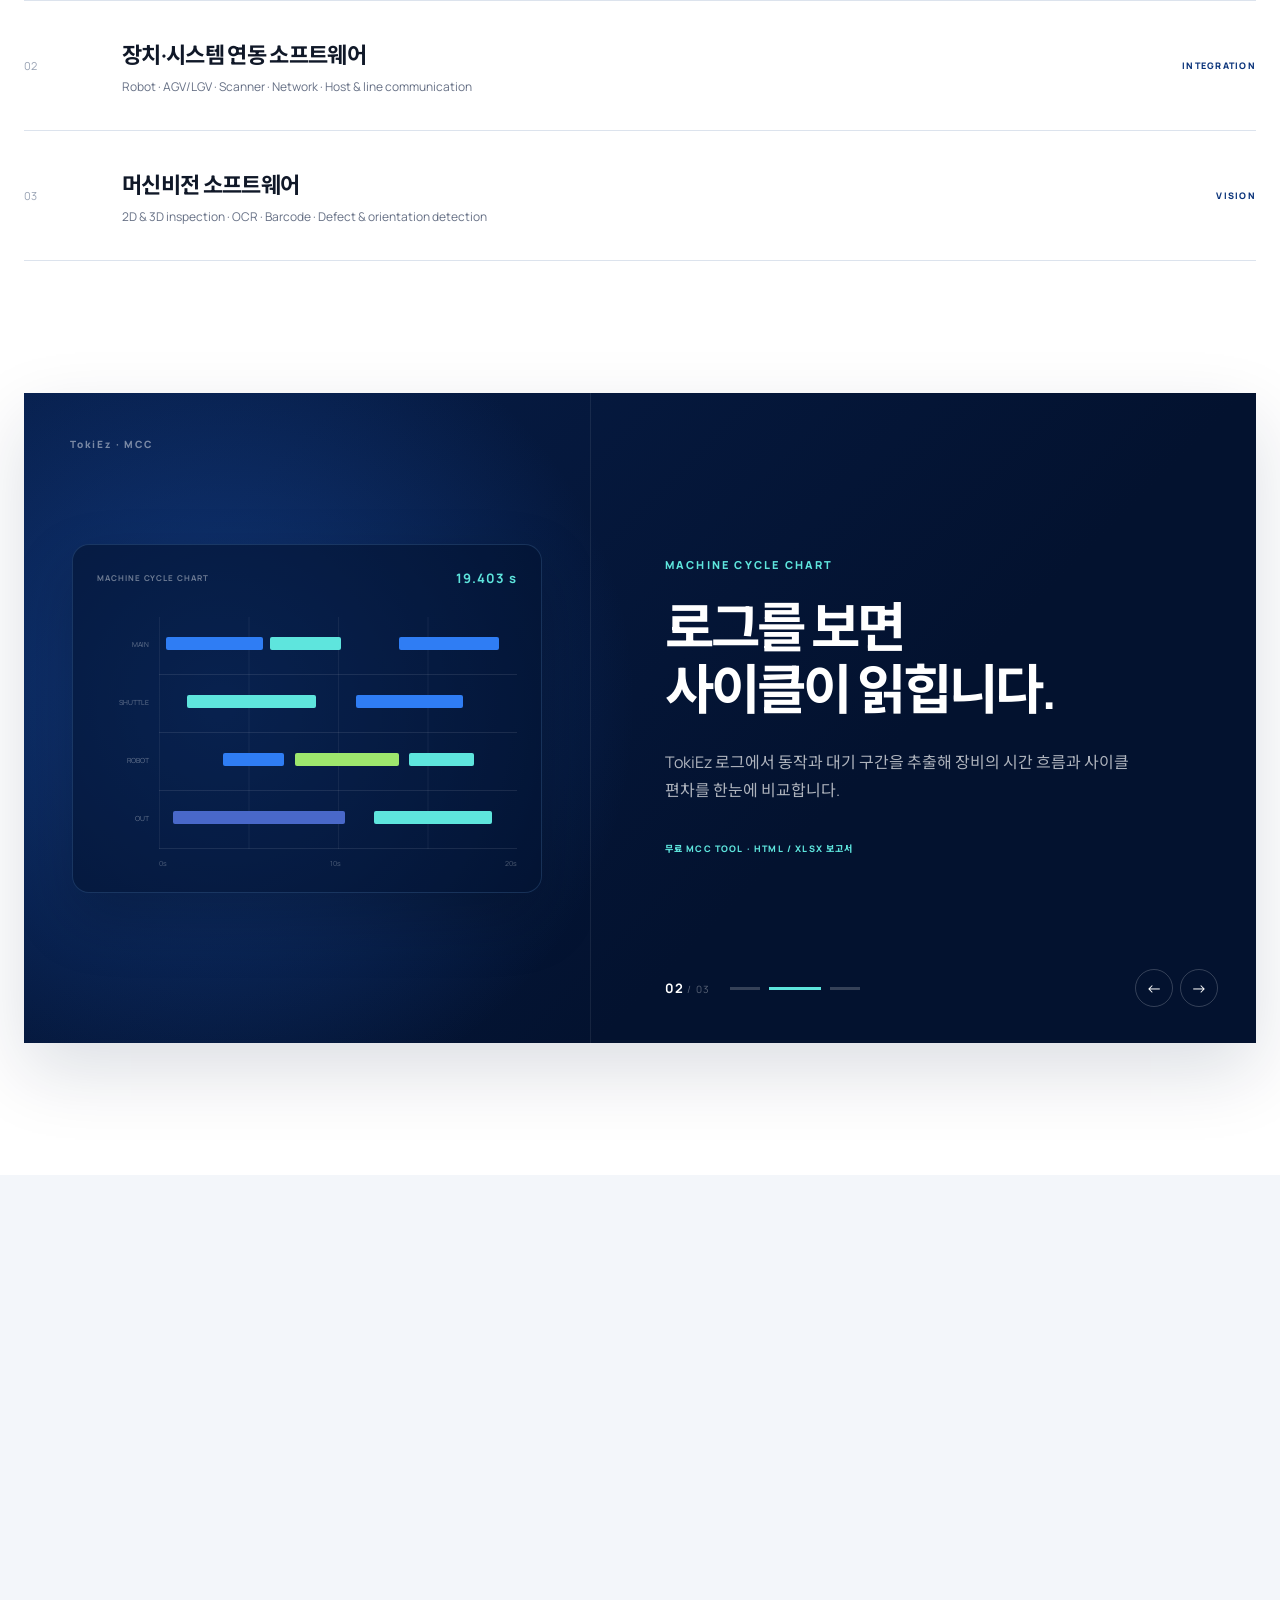
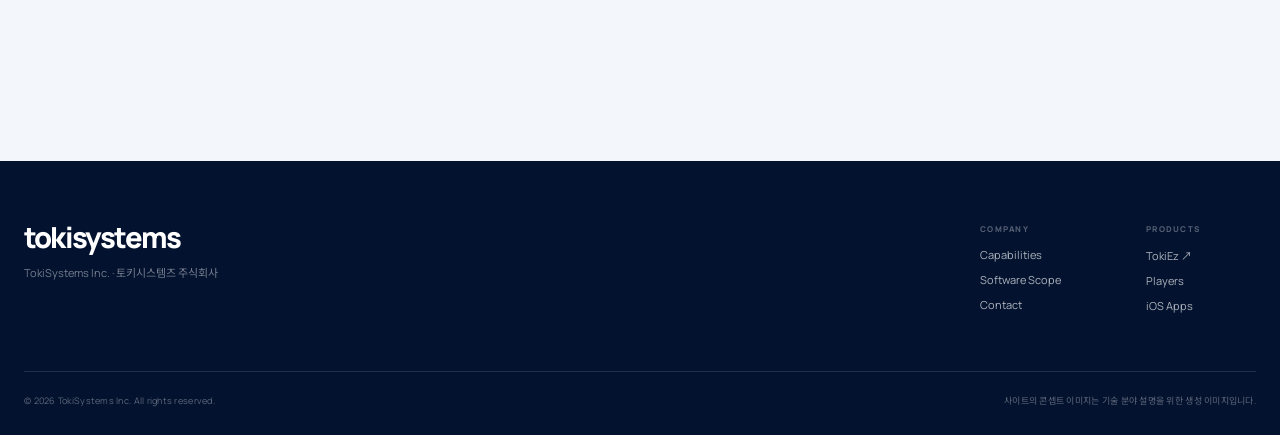
==== commit 5203fb5d: "Fix TokiEz links to use tokiez.net" ====
--- a/index.html
+++ b/index.html
@@ -334,7 +334,7 @@
           </div>
           <div class="footer-link-group">
             <span>PRODUCTS</span>
-            <a href="https://tokiez.io" target="_blank" rel="noopener">TokiEz ↗</a>
+            <a href="https://tokiez.net" target="_blank" rel="noopener">TokiEz ↗</a>
             <a href="players/">Players</a>
             <a href="apps/">iOS Apps</a>
           </div>
